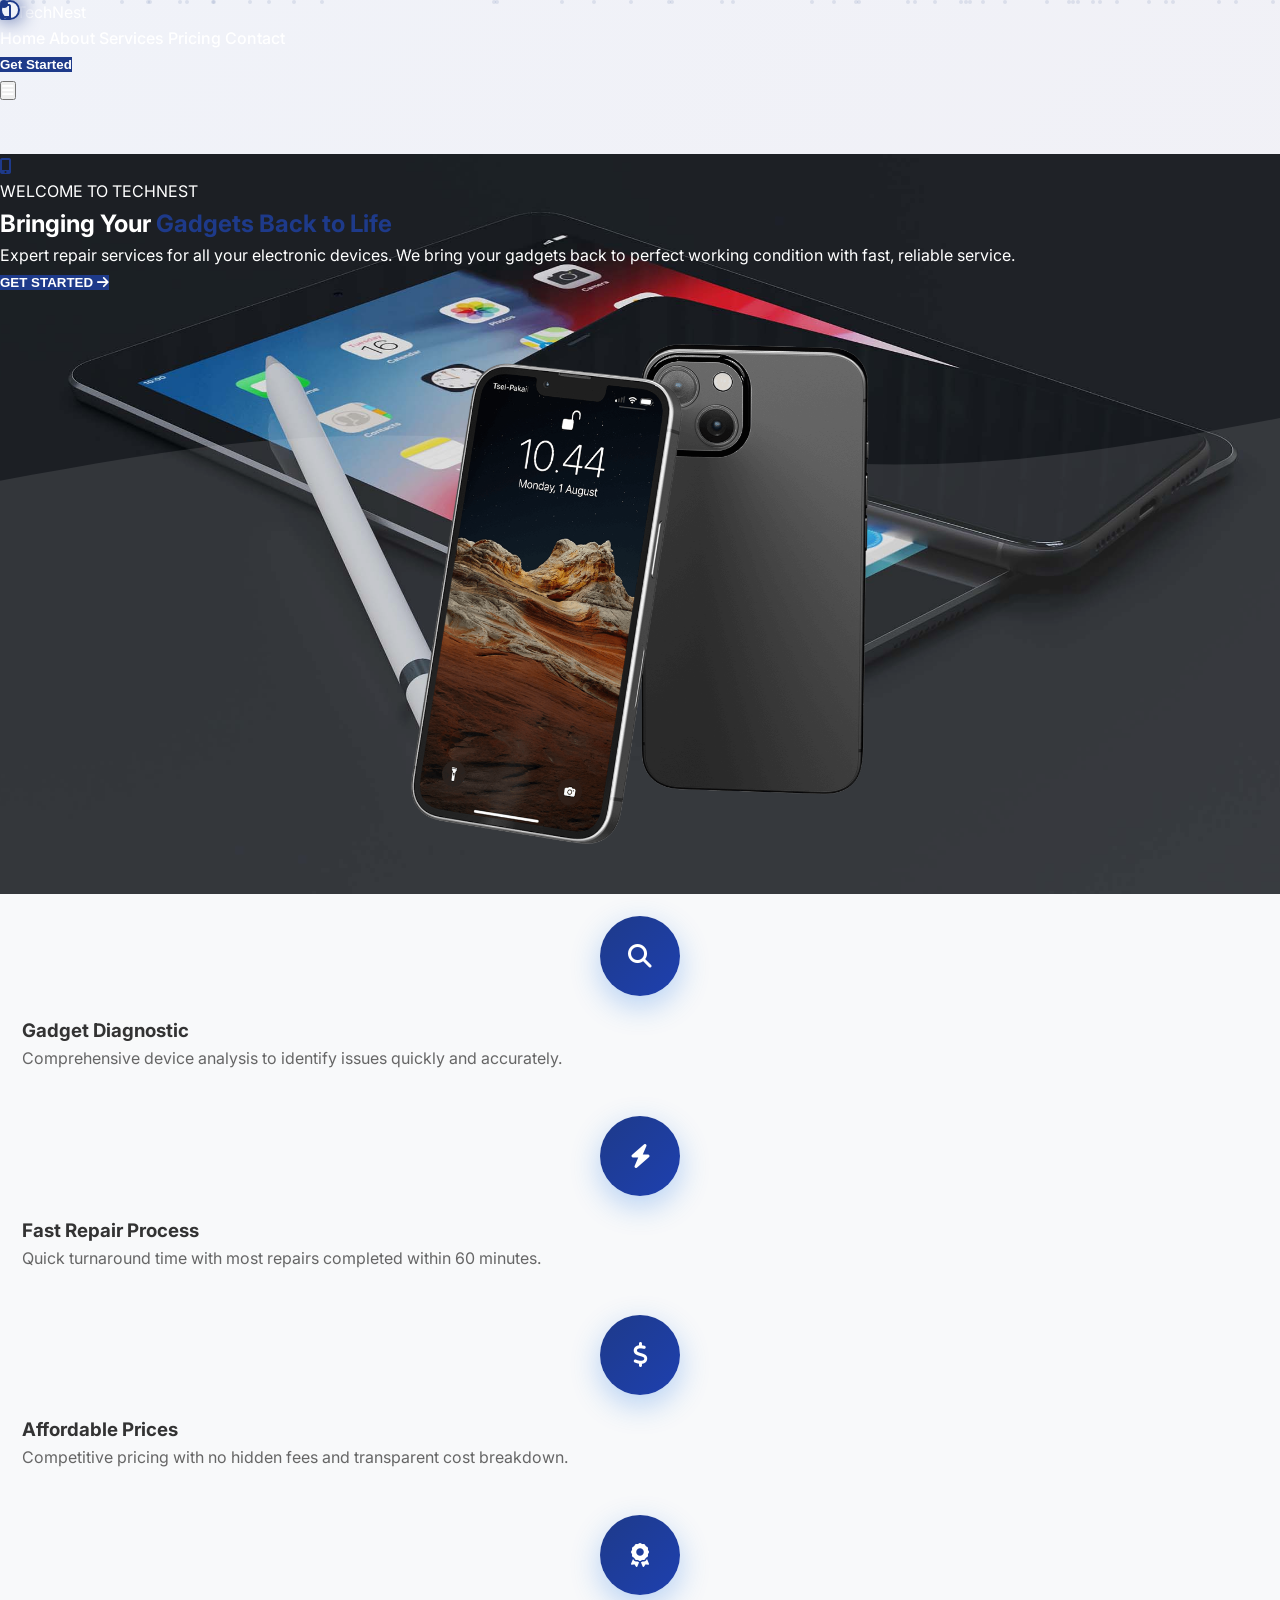
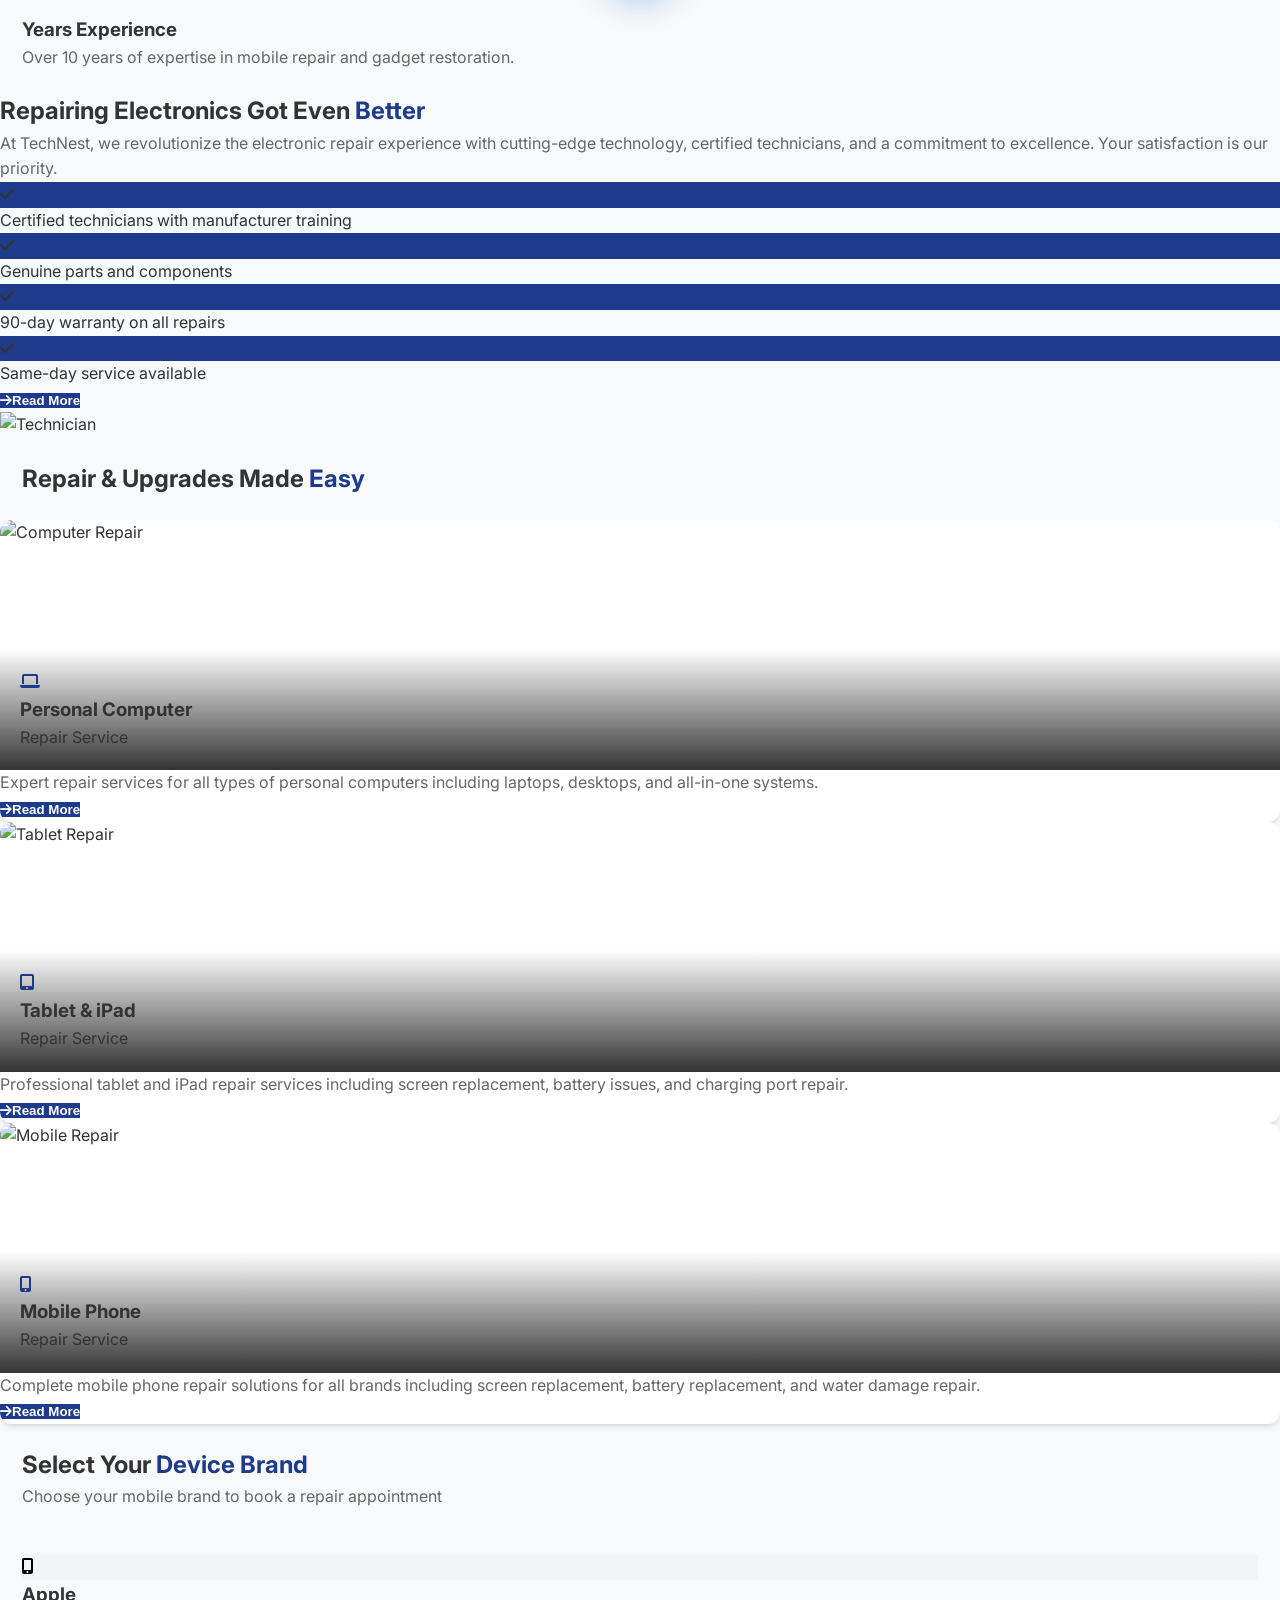
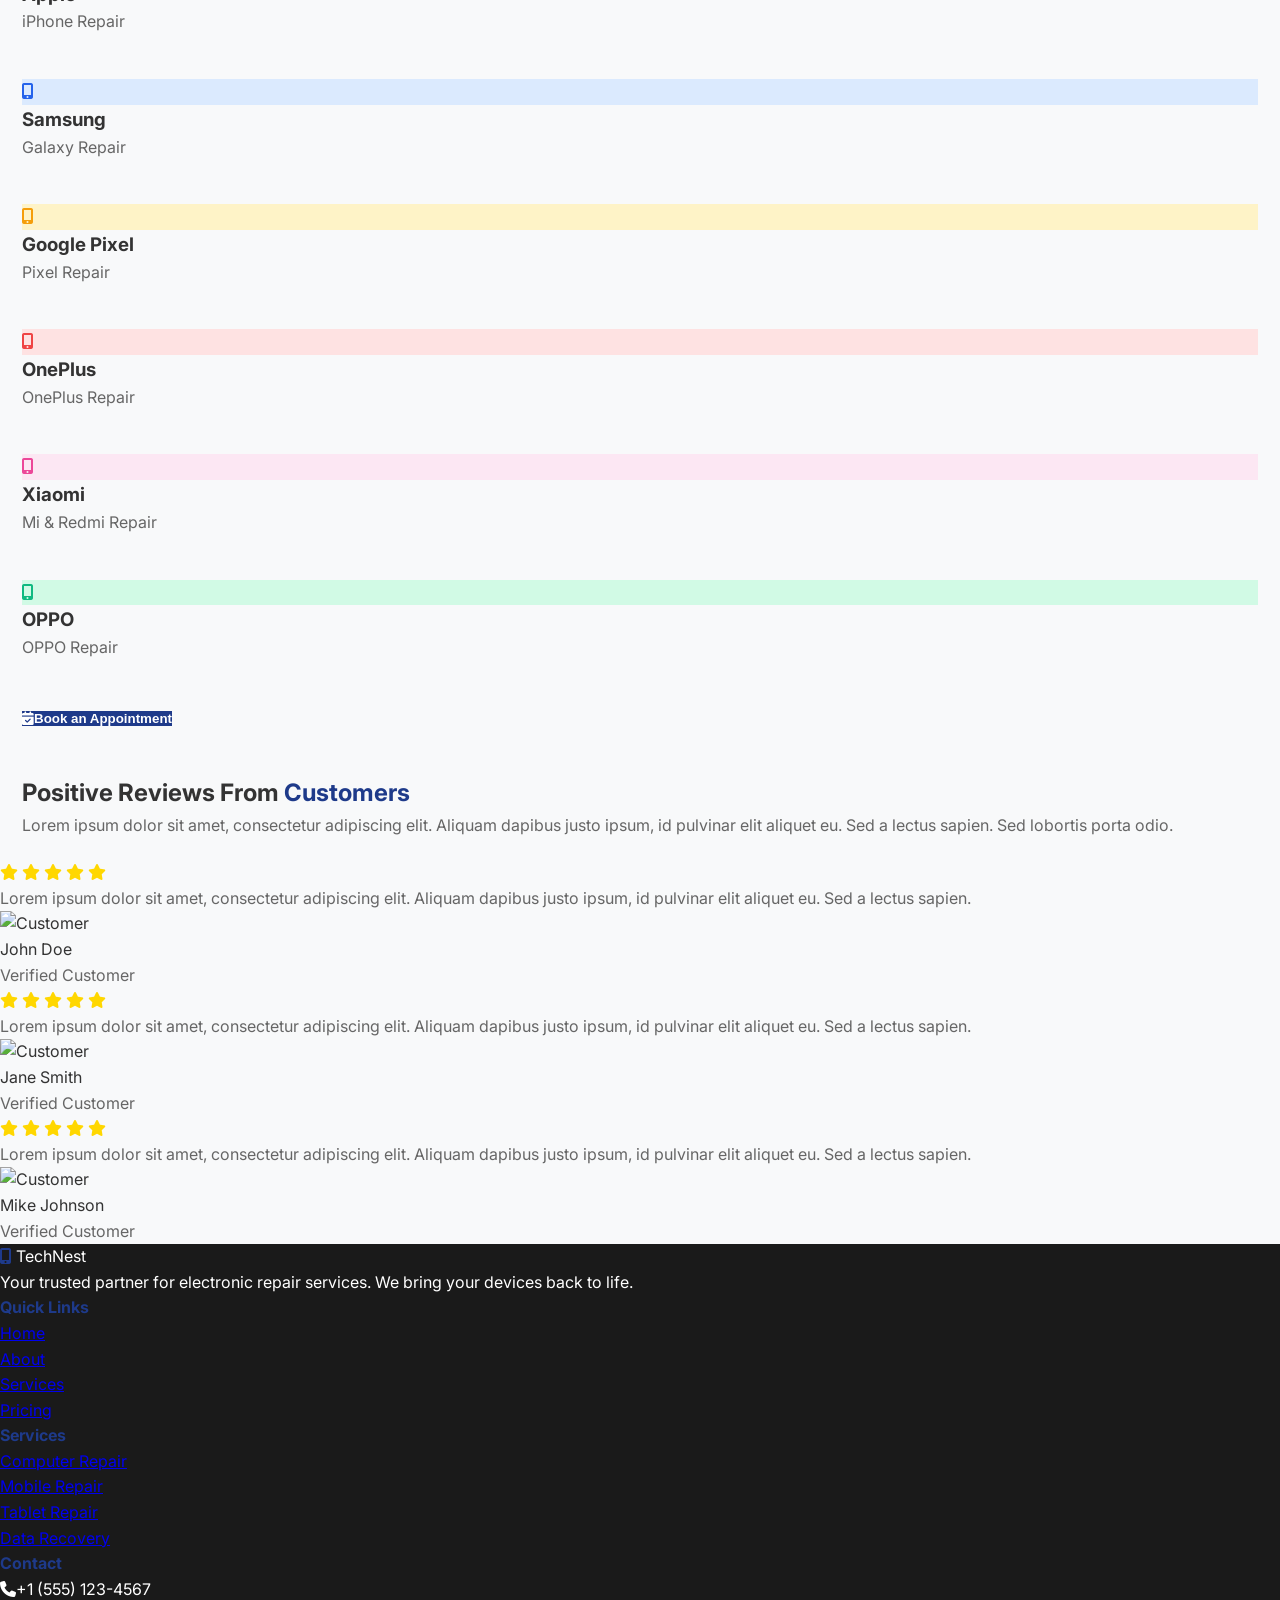
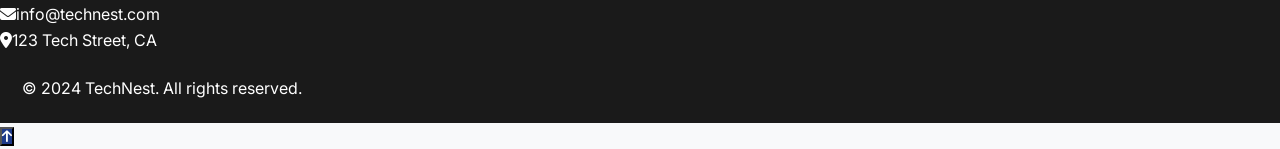
==== index.html @ a1246c16 "first commit" ====
<!DOCTYPE html>
<html lang="en">
<head>
    <meta charset="UTF-8">
    <meta name="viewport" content="width=device-width, initial-scale=1.0">
    <title>TechNest - Bringing Your Gadgets Back to Life</title>
    
    <!-- Google Fonts -->
    <link href="https://fonts.googleapis.com/css2?family=Inter:wght@300;400;500;600;700;800;900&display=swap" rel="stylesheet">
    
    <!-- Font Awesome -->
    <link rel="stylesheet" href="https://cdnjs.cloudflare.com/ajax/libs/font-awesome/6.4.0/css/all.min.css">
    
    <!-- Tailwind CSS -->
    <script src="https://cdn.tailwindcss.com"></script>
    
    <!-- AOS Animation -->
    <link href="https://unpkg.com/aos@2.3.1/dist/aos.css" rel="stylesheet">
    
    <!-- Swiper CSS -->
    <link rel="stylesheet" href="https://cdn.jsdelivr.net/npm/swiper@10/swiper-bundle.min.css">
    
    <!-- Custom CSS -->
    <link rel="stylesheet" href="assets/css/style.css">
</head>
<body>
    <!-- Custom Cursor -->
    <div class="cursor"></div>
    <div class="cursor-follower"></div>
    
    <!-- Background Effects -->
    <div class="gradient-bg"></div>
    <div class="particles" id="particles"></div>
    
    <!-- Page Loader -->
    <div class="loader" id="loader">
        <div style="width: 100px; height: 100px;">
            <lottie-player src="https://assets3.lottiefiles.com/packages/lf20_a2chheio.json" background="transparent" speed="1" loop autoplay></lottie-player>
        </div>
    </div>
    
    <!-- Header -->
    <header class="navbar fixed top-0 w-full z-50 px-6 py-6">
        <div class="container mx-auto">
            <div class="flex items-center justify-between">
                <!-- Logo -->
                <div class="flex items-center space-x-2 flex-shrink-0">
                    <i class="fas fa-mobile-alt text-2xl" style="color: var(--primary-color);"></i>
                    <span class="text-xl font-bold" style="color: var(--text-dark);">TechNest</span>
                </div>
                
                <!-- Desktop Navigation - Centered -->
                <nav class="hidden lg:flex items-center justify-center space-x-10 text-lg font-medium absolute left-1/2 transform -translate-x-1/2">
                    <a href="#home" class="nav-link" style="color: var(--text-dark);">Home</a>
                    <a href="#about" class="nav-link" style="color: var(--text-dark);">About</a>
                    <a href="#services" class="nav-link" style="color: var(--text-dark);">Services</a>
                    <a href="#pricing" class="nav-link" style="color: var(--text-dark);">Pricing</a>
                    <a href="#contact" class="nav-link" style="color: var(--text-dark);">Contact</a>
                </nav>
                
                <!-- Get Started Button -->
                <div class="hidden lg:block flex-shrink-0">
                    <button class="btn-glow px-6 py-2 rounded-full text-lg font-medium">
                        Get Started
                    </button>
                </div>
                
                <!-- Mobile Menu Button -->
                <button class="lg:hidden text-2xl" id="mobileMenuBtn">
                    <i class="fas fa-bars" style="color: var(--text-dark);"></i>
                </button>
            </div>
        </div>
    </header>
    
    <!-- Mobile Menu -->
    <div class="mobile-menu fixed top-0 left-0 w-80 h-full z-40 p-6 shadow-2xl" id="mobileMenu">
        <button class="text-2xl mb-8" id="closeMobileMenu">
            <i class="fas fa-times"></i>
        </button>
        <div class="flex flex-col space-y-4">
            <a href="#home" class="nav-link py-2" style="color: var(--text-dark);">Home</a>
            <a href="#about" class="nav-link py-2" style="color: var(--text-dark);">About</a>
            <a href="#services" class="nav-link py-2" style="color: var(--text-dark);">Services</a>
            <a href="#pricing" class="nav-link py-2" style="color: var(--text-dark);">Pricing</a>
            <a href="#contact" class="nav-link py-2" style="color: var(--text-dark);">Contact</a>
            <button class="btn-glow px-6 py-2 rounded-full w-full">
                Get Started
            </button>
        </div>
    </div>
    
    <!-- Hero Section -->
    <section id="home" class="hero-section min-h-screen flex items-center justify-center px-10 pt-[120px] relative overflow-hidden" style="background-image: url('assets/images/bg-img.jpg'); background-size: cover; background-position: center center; background-repeat: no-repeat; background-attachment: fixed;">
        <!-- Black overlay -->
        <div class="absolute inset-0 bg-black opacity-90"></div>
        
        <div class="container mx-auto relative z-10">
            <div class="grid lg:grid-cols-2 gap-12 items-center">
                <div class="hero-content animate-from-left" data-aos="fade-right">
                    <!-- Welcome text -->
                    <div class="inline-flex items-center gap-2 px-4 py-2 rounded-full border-2 mb-4" style="border-color: var(--primary-color);">
                        <i class="fas fa-mobile-alt text-sm" style="color:var(--primary-color);"></i>
                        <p class="text-sm font-semibold tracking-widest uppercase text-white">
                            WELCOME TO TECHNEST
                        </p>
                    </div>
                    
                    <h1 class="text-4xl md:text-5xl lg:text-6xl font-bold mb-6 leading-tight text-white">
                        Bringing Your
                        <span class="block" style="color: var(--primary-color);">Gadgets Back to Life</span>
                    </h1>
                    
                    <p class="text-base mb-8 opacity-70 leading-relaxed text-white">
                        Expert repair services for all your electronic devices. We bring your gadgets back to perfect working condition with fast, reliable service.
                    </p>
                    
                    <button class="btn-glow px-8 py-4 font-semibold text-sm tracking-wider uppercase rounded transition-all" style="background-color: var(--primary-color); color: white;">
                        GET STARTED <i class="fas fa-arrow-right ml-2 animate-bounce-x"></i>
                    </button>
                </div>
                
                <div class="hero-animation animate-from-right" data-aos="fade-left">
                    <div class="relative">
                        <img src="assets/images/Phone-13-1.png" alt="iPhone 13" class="w-100 h-auto rounded-3xl shadow-2xl object-cover " style="display: block; max-height: 500px; object-fit: cover;">
                    </div>
                </div>
            </div>
        </div>
    </section>
    
    <!-- Features Section -->
    <section class="py-20 px-6" style="background: var(--light-bg);">
        <div class="container mx-auto">
            <div class="grid md:grid-cols-2 lg:grid-cols-4 gap-8">
                <div class="text-center" data-aos="fade-up" data-aos-delay="100">
                    <div class="feature-icon">
                        <i class="fas fa-search"></i>
                    </div>
                    <h3 class="text-xl font-bold mb-4" style="color: var(--text-dark);">Gadget Diagnostic</h3>
                    <p style="color: var(--text-light);">Comprehensive device analysis to identify issues quickly and accurately.</p>
                </div>
                
                <div class="text-center" data-aos="fade-up" data-aos-delay="200">
                    <div class="feature-icon">
                        <i class="fas fa-bolt"></i>
                    </div>
                    <h3 class="text-xl font-bold mb-4" style="color: var(--text-dark);">Fast Repair Process</h3>
                    <p style="color: var(--text-light);">Quick turnaround time with most repairs completed within 60 minutes.</p>
                </div>
                
                <div class="text-center" data-aos="fade-up" data-aos-delay="300">
                    <div class="feature-icon">
                        <i class="fas fa-dollar-sign"></i>
                    </div>
                    <h3 class="text-xl font-bold mb-4" style="color: var(--text-dark);">Affordable Prices</h3>
                    <p style="color: var(--text-light);">Competitive pricing with no hidden fees and transparent cost breakdown.</p>
                </div>
                
                <div class="text-center" data-aos="fade-up" data-aos-delay="400">
                    <div class="feature-icon">
                        <i class="fas fa-award"></i>
                    </div>
                    <h3 class="text-xl font-bold mb-4" style="color: var(--text-dark);">Years Experience</h3>
                    <p style="color: var(--text-light);">Over 10 years of expertise in mobile repair and gadget restoration.</p>
                </div>
            </div>
        </div>
    </section>
    
    <!-- About Section -->
    <section id="about" class="py-20 px-6">
        <div class="container mx-auto">
            <div class="grid lg:grid-cols-2 gap-12 items-center">
                <div data-aos="fade-right">
                    <h2 class="text-4xl lg:text-5xl font-bold mb-6 leading-tight">
                        Repairing Electronics Got Even
                        <span class="block" style="color: var(--primary-color);">Better</span>
                    </h2>
                    <p class="text-lg mb-8 leading-relaxed" style="color: var(--text-light);">
                        At TechNest, we revolutionize the electronic repair experience with cutting-edge technology, 
                        certified technicians, and a commitment to excellence. Your satisfaction is our priority.
                    </p>
                    <ul class="space-y-4 mb-8">
                        <li class="flex items-start">
                            <div class="w-6 h-6 rounded-full flex items-center justify-center mr-4 mt-1 flex-shrink-0" style="background: var(--primary-color);">
                                <i class="fas fa-check text-white text-xs"></i>
                            </div>
                            <span style="color: var(--text-dark);">Certified technicians with manufacturer training</span>
                        </li>
                        <li class="flex items-start">
                            <div class="w-6 h-6 rounded-full flex items-center justify-center mr-4 mt-1 flex-shrink-0" style="background: var(--primary-color);">
                                <i class="fas fa-check text-white text-xs"></i>
                            </div>
                            <span style="color: var(--text-dark);">Genuine parts and components</span>
                        </li>
                        <li class="flex items-start">
                            <div class="w-6 h-6 rounded-full flex items-center justify-center mr-4 mt-1 flex-shrink-0" style="background: var(--primary-color);">
                                <i class="fas fa-check text-white text-xs"></i>
                            </div>
                            <span style="color: var(--text-dark);">90-day warranty on all repairs</span>
                        </li>
                        <li class="flex items-start">
                            <div class="w-6 h-6 rounded-full flex items-center justify-center mr-4 mt-1 flex-shrink-0" style="background: var(--primary-color);">
                                <i class="fas fa-check text-white text-xs"></i>
                            </div>
                            <span style="color: var(--text-dark);">Same-day service available</span>
                        </li>
                    </ul>
                    <button class="btn-glow px-8 py-4 rounded-full font-semibold">
                        <i class="fas fa-arrow-right mr-2"></i>Read More
                    </button>
                </div>
                
                <div class="relative" data-aos="fade-left">
                    <div class="bg-white rounded-2xl p-2 shadow-xl">
                        <img src="https://picsum.photos/seed/technician/600/400" alt="Technician" class="rounded-xl w-full">
                    </div>
                </div>
            </div>
        </div>
    </section>
    
    <!-- Services Section -->
    <section id="services" class="py-20 px-6" style="background: var(--light-bg);">
        <div class="container mx-auto">
            <div class="text-center mb-16">
                <h2 class="text-4xl lg:text-5xl font-bold mb-6">
                    Repair & Upgrades Made
                    <span class="block" style="color: var(--primary-color);">Easy</span>
                </h2>
            </div>
            
            <div class="grid lg:grid-cols-3 gap-8">
                <div class="service-card" data-aos="fade-up" data-aos-delay="100">
                    <div class="service-card-image">
                        <img src="https://picsum.photos/seed/computer-repair/400/300" alt="Computer Repair">
                        <div class="service-card-overlay">
                            <div class="w-12 h-12 bg-white rounded-full flex items-center justify-center mb-3">
                                <i class="fas fa-laptop text-xl" style="color: var(--primary-color);"></i>
                            </div>
                            <h3 class="text-2xl font-bold text-white">Personal Computer</h3>
                            <p class="text-white opacity-90">Repair Service</p>
                        </div>
                    </div>
                    <div class="p-8">
                        <p class="mb-6 leading-relaxed" style="color: var(--text-light);">
                            Expert repair services for all types of personal computers including laptops, desktops, and all-in-one systems.
                        </p>
                        <button class="btn-glow w-full px-6 py-3 rounded-full font-semibold">
                            <i class="fas fa-arrow-right mr-2"></i>Read More
                        </button>
                    </div>
                </div>
                
                <div class="service-card" data-aos="fade-up" data-aos-delay="200">
                    <div class="service-card-image">
                        <img src="https://picsum.photos/seed/tablet-repair/400/300" alt="Tablet Repair">
                        <div class="service-card-overlay">
                            <div class="w-12 h-12 bg-white rounded-full flex items-center justify-center mb-3">
                                <i class="fas fa-tablet-alt text-xl" style="color: var(--primary-color);"></i>
                            </div>
                            <h3 class="text-2xl font-bold text-white">Tablet & iPad</h3>
                            <p class="text-white opacity-90">Repair Service</p>
                        </div>
                    </div>
                    <div class="p-8">
                        <p class="mb-6 leading-relaxed" style="color: var(--text-light);">
                            Professional tablet and iPad repair services including screen replacement, battery issues, and charging port repair.
                        </p>
                        <button class="btn-glow w-full px-6 py-3 rounded-full font-semibold">
                            <i class="fas fa-arrow-right mr-2"></i>Read More
                        </button>
                    </div>
                </div>
                
                <div class="service-card" data-aos="fade-up" data-aos-delay="300">
                    <div class="service-card-image">
                        <img src="https://picsum.photos/seed/mobile-repair/400/300" alt="Mobile Repair">
                        <div class="service-card-overlay">
                            <div class="w-12 h-12 bg-white rounded-full flex items-center justify-center mb-3">
                                <i class="fas fa-mobile-alt text-xl" style="color: var(--primary-color);"></i>
                            </div>
                            <h3 class="text-2xl font-bold text-white">Mobile Phone</h3>
                            <p class="text-white opacity-90">Repair Service</p>
                        </div>
                    </div>
                    <div class="p-8">
                        <p class="mb-6 leading-relaxed" style="color: var(--text-light);">
                            Complete mobile phone repair solutions for all brands including screen replacement, battery replacement, and water damage repair.
                        </p>
                        <button class="btn-glow w-full px-6 py-3 rounded-full font-semibold">
                            <i class="fas fa-arrow-right mr-2"></i>Read More
                        </button>
                    </div>
                </div>
            </div>
        </div>
    </section>
    
    <!-- Instant Estimate Section -->
    <section id="pricing" class="py-20 px-6" style="background: var(--light-bg);">
        <div class="container mx-auto max-w-5xl">
            <div class="text-center mb-16">
                <h2 class="text-4xl lg:text-5xl font-bold mb-6">
                    Select Your
                    <span class="block" style="color: var(--primary-color);">Device Brand</span>
                </h2>
                <p class="text-lg" style="color: var(--text-light);">Choose your mobile brand to book a repair appointment</p>
            </div>
            
            <!-- 6 Company Cards -->
            <div class="grid md:grid-cols-2 lg:grid-cols-3 gap-6 mb-12">
                <!-- Apple -->
                <div class="company-card bg-white rounded-2xl p-8 shadow-lg cursor-pointer transition-all hover:shadow-xl text-center" onclick="selectCompany('Apple')" data-aos="fade-up" data-aos-delay="100">
                    <div class="w-20 h-20 rounded-full mx-auto mb-4 flex items-center justify-center" style="background: #f3f4f6;">
                        <i class="fas fa-mobile-alt text-4xl" style="color: #000;"></i>
                    </div>
                    <h3 class="text-xl font-bold mb-2" style="color: var(--text-dark);">Apple</h3>
                    <p class="text-sm" style="color: var(--text-light);">iPhone Repair</p>
                </div>
                
                <!-- Samsung -->
                <div class="company-card bg-white rounded-2xl p-8 shadow-lg cursor-pointer transition-all hover:shadow-xl text-center" onclick="selectCompany('Samsung')" data-aos="fade-up" data-aos-delay="200">
                    <div class="w-20 h-20 rounded-full mx-auto mb-4 flex items-center justify-center" style="background: #dbeafe;">
                        <i class="fas fa-mobile-alt text-4xl" style="color: #2563eb;"></i>
                    </div>
                    <h3 class="text-xl font-bold mb-2" style="color: var(--text-dark);">Samsung</h3>
                    <p class="text-sm" style="color: var(--text-light);">Galaxy Repair</p>
                </div>
                
                <!-- Google Pixel -->
                <div class="company-card bg-white rounded-2xl p-8 shadow-lg cursor-pointer transition-all hover:shadow-xl text-center" onclick="selectCompany('Google Pixel')" data-aos="fade-up" data-aos-delay="300">
                    <div class="w-20 h-20 rounded-full mx-auto mb-4 flex items-center justify-center" style="background: #fef3c7;">
                        <i class="fas fa-mobile-alt text-4xl" style="color: #f59e0b;"></i>
                    </div>
                    <h3 class="text-xl font-bold mb-2" style="color: var(--text-dark);">Google Pixel</h3>
                    <p class="text-sm" style="color: var(--text-light);">Pixel Repair</p>
                </div>
                
                <!-- OnePlus -->
                <div class="company-card bg-white rounded-2xl p-8 shadow-lg cursor-pointer transition-all hover:shadow-xl text-center" onclick="selectCompany('OnePlus')" data-aos="fade-up" data-aos-delay="400">
                    <div class="w-20 h-20 rounded-full mx-auto mb-4 flex items-center justify-center" style="background: #fee2e2;">
                        <i class="fas fa-mobile-alt text-4xl" style="color: #ef4444;"></i>
                    </div>
                    <h3 class="text-xl font-bold mb-2" style="color: var(--text-dark);">OnePlus</h3>
                    <p class="text-sm" style="color: var(--text-light);">OnePlus Repair</p>
                </div>
                
                <!-- Xiaomi -->
                <div class="company-card bg-white rounded-2xl p-8 shadow-lg cursor-pointer transition-all hover:shadow-xl text-center" onclick="selectCompany('Xiaomi')" data-aos="fade-up" data-aos-delay="500">
                    <div class="w-20 h-20 rounded-full mx-auto mb-4 flex items-center justify-center" style="background: #fce7f3;">
                        <i class="fas fa-mobile-alt text-4xl" style="color: #ec4899;"></i>
                    </div>
                    <h3 class="text-xl font-bold mb-2" style="color: var(--text-dark);">Xiaomi</h3>
                    <p class="text-sm" style="color: var(--text-light);">Mi & Redmi Repair</p>
                </div>
                
                <!-- OPPO -->
                <div class="company-card bg-white rounded-2xl p-8 shadow-lg cursor-pointer transition-all hover:shadow-xl text-center" onclick="selectCompany('OPPO')" data-aos="fade-up" data-aos-delay="600">
                    <div class="w-20 h-20 rounded-full mx-auto mb-4 flex items-center justify-center" style="background: #d1fae5;">
                        <i class="fas fa-mobile-alt text-4xl" style="color: #10b981;"></i>
                    </div>
                    <h3 class="text-xl font-bold mb-2" style="color: var(--text-dark);">OPPO</h3>
                    <p class="text-sm" style="color: var(--text-light);">OPPO Repair</p>
                </div>
            </div>
            
            <!-- Selected Brand Display -->
            <div class="mb-8 p-6 rounded-xl text-center" style="background: white; display: none;" id="selectedBrandDisplay">
                <p class="text-lg mb-2" style="color: var(--text-light);">Selected Brand:</p>
                <h3 class="text-2xl font-bold" style="color: var(--primary-color);" id="selectedBrandName">-</h3>
            </div>
            
            <!-- Book Appointment Button -->
            <div class="text-center">
                <button class="btn-glow px-12 py-4 rounded-full font-semibold text-lg" onclick="bookAppointment()">
                    <i class="fas fa-calendar-check mr-2"></i>Book an Appointment
                </button>
            </div>
        </div>
    </section>
    
    <script>
        let selectedCompany = '';
        
        function selectCompany(company) {
            selectedCompany = company;
            
            // Remove selected class from all cards
            document.querySelectorAll('.company-card').forEach(card => {
                card.style.border = '2px solid transparent';
                card.style.transform = 'scale(1)';
            });
            
            // Add selected style to clicked card
            event.currentTarget.style.border = '2px solid var(--primary-color)';
            event.currentTarget.style.transform = 'scale(1.02)';
            
            // Show selected brand display
            document.getElementById('selectedBrandName').textContent = company;
            document.getElementById('selectedBrandDisplay').style.display = 'block';
        }
        
        function bookAppointment() {
            if (!selectedCompany) {
                alert('Please select a mobile brand first.');
                return;
            }
            
            alert('Appointment booking initiated for ' + selectedCompany + ' device.\n\nOur team will contact you shortly to schedule your repair!');
        }
    </script>

    <!-- Reviews Section -->
    <section class="py-20 px-6" style="background: var(--light-bg);">
        <div class="container mx-auto">
            <div class="text-center mb-16">
                <h2 class="text-4xl lg:text-5xl font-bold mb-6">
                    Positive Reviews From
                    <span class="block" style="color: var(--primary-color);">Customers</span>
                </h2>
                <p class="text-lg" style="color: var(--text-light);">
                    Lorem ipsum dolor sit amet, consectetur adipiscing elit. Aliquam dapibus justo ipsum, id pulvinar elit aliquet eu. Sed a lectus sapien. Sed lobortis porta odio.
                </p>
            </div>
            
            <div class="grid lg:grid-cols-3 gap-8">
                <div class="bg-white rounded-2xl p-8 shadow-xl" data-aos="fade-up" data-aos-delay="100">
                    <div class="flex mb-4">
                        <i class="fas fa-star" style="color: #ffd700;"></i>
                        <i class="fas fa-star" style="color: #ffd700;"></i>
                        <i class="fas fa-star" style="color: #ffd700;"></i>
                        <i class="fas fa-star" style="color: #ffd700;"></i>
                        <i class="fas fa-star" style="color: #ffd700;"></i>
                    </div>
                    <p style="color: var(--text-light);" class="mb-6">
                        Lorem ipsum dolor sit amet, consectetur adipiscing elit. Aliquam dapibus justo ipsum, id pulvinar elit aliquet eu. Sed a lectus sapien.
                    </p>
                    <div class="flex items-center">
                        <img src="https://picsum.photos/seed/customer1/50/50" alt="Customer" class="w-12 h-12 rounded-full mr-4">
                        <div>
                            <p class="font-semibold" style="color: var(--text-dark);">John Doe</p>
                            <p style="color: var(--text-light);">Verified Customer</p>
                        </div>
                    </div>
                </div>
                
                <div class="bg-white rounded-2xl p-8 shadow-xl" data-aos="fade-up" data-aos-delay="200">
                    <div class="flex mb-4">
                        <i class="fas fa-star" style="color: #ffd700;"></i>
                        <i class="fas fa-star" style="color: #ffd700;"></i>
                        <i class="fas fa-star" style="color: #ffd700;"></i>
                        <i class="fas fa-star" style="color: #ffd700;"></i>
                        <i class="fas fa-star" style="color: #ffd700;"></i>
                    </div>
                    <p style="color: var(--text-light);" class="mb-6">
                        Lorem ipsum dolor sit amet, consectetur adipiscing elit. Aliquam dapibus justo ipsum, id pulvinar elit aliquet eu. Sed a lectus sapien.
                    </p>
                    <div class="flex items-center">
                        <img src="https://picsum.photos/seed/customer2/50/50" alt="Customer" class="w-12 h-12 rounded-full mr-4">
                        <div>
                            <p class="font-semibold" style="color: var(--text-dark);">Jane Smith</p>
                            <p style="color: var(--text-light);">Verified Customer</p>
                        </div>
                    </div>
                </div>
                
                <div class="bg-white rounded-2xl p-8 shadow-xl" data-aos="fade-up" data-aos-delay="300">
                    <div class="flex mb-4">
                        <i class="fas fa-star" style="color: #ffd700;"></i>
                        <i class="fas fa-star" style="color: #ffd700;"></i>
                        <i class="fas fa-star" style="color: #ffd700;"></i>
                        <i class="fas fa-star" style="color: #ffd700;"></i>
                        <i class="fas fa-star" style="color: #ffd700;"></i>
                    </div>
                    <p style="color: var(--text-light);" class="mb-6">
                        Lorem ipsum dolor sit amet, consectetur adipiscing elit. Aliquam dapibus justo ipsum, id pulvinar elit aliquet eu. Sed a lectus sapien.
                    </p>
                    <div class="flex items-center">
                        <img src="https://picsum.photos/seed/customer3/50/50" alt="Customer" class="w-12 h-12 rounded-full mr-4">
                        <div>
                            <p class="font-semibold" style="color: var(--text-dark);">Mike Johnson</p>
                            <p style="color: var(--text-light);">Verified Customer</p>
                        </div>
                    </div>
                </div>
            </div>
        </div>
    </section>


    <!-- Footer -->
    <footer class="py-12 px-6" style="background: var(--dark-bg); color: white;">
        <div class="container mx-auto">
            <div class="grid md:grid-cols-4 gap-8 mb-8">
                <div>
                    <div class="flex items-center space-x-2 mb-4">
                        <i class="fas fa-mobile-alt text-2xl" style="color: var(--primary-color);"></i>
                        <span class="text-xl font-bold">TechNest</span>
                    </div>
                    <p class="opacity-80">Your trusted partner for electronic repair services. We bring your devices back to life.</p>
                </div>
                
                <div>
                    <h4 class="font-semibold mb-4" style="color: var(--primary-color);">Quick Links</h4>
                    <ul class="space-y-2">
                        <li><a href="#home" class="opacity-80 hover:opacity-100 transition">Home</a></li>
                        <li><a href="#about" class="opacity-80 hover:opacity-100 transition">About</a></li>
                        <li><a href="#services" class="opacity-80 hover:opacity-100 transition">Services</a></li>
                        <li><a href="#pricing" class="opacity-80 hover:opacity-100 transition">Pricing</a></li>
                    </ul>
                </div>
                
                <div>
                    <h4 class="font-semibold mb-4" style="color: var(--primary-color);">Services</h4>
                    <ul class="space-y-2">
                        <li><a href="#" class="opacity-80 hover:opacity-100 transition">Computer Repair</a></li>
                        <li><a href="#" class="opacity-80 hover:opacity-100 transition">Mobile Repair</a></li>
                        <li><a href="#" class="opacity-80 hover:opacity-100 transition">Tablet Repair</a></li>
                        <li><a href="#" class="opacity-80 hover:opacity-100 transition">Data Recovery</a></li>
                    </ul>
                </div>
                
                <div>
                    <h4 class="font-semibold mb-4" style="color: var(--primary-color);">Contact</h4>
                    <ul class="space-y-2 opacity-80">
                        <li><i class="fas fa-phone mr-2"></i>+1 (555) 123-4567</li>
                        <li><i class="fas fa-envelope mr-2"></i>info@technest.com</li>
                        <li><i class="fas fa-map-marker-alt mr-2"></i>123 Tech Street, CA</li>
                    </ul>
                </div>
            </div>
            
            <div class="border-t border-gray-700 pt-8 text-center opacity-80">
                <p>&copy; 2024 TechNest. All rights reserved.</p>
            </div>
        </div>
    </footer>
    
    <!-- Scripts -->
    <script src="https://unpkg.com/aos@2.3.1/dist/aos.js"></script>
    <script src="https://cdnjs.cloudflare.com/ajax/libs/gsap/3.12.2/gsap.min.js"></script>
    <script src="https://cdn.jsdelivr.net/npm/swiper@10/swiper-bundle.min.js"></script>
    <script src="https://unpkg.com/@lottiefiles/lottie-player@latest/dist/lottie-player.js"></script>
    
    <!-- Custom JavaScript -->
    <script src="assets/js/script.js"></script>
</body>
</html>
---- assets/css/style.css ----
:root {
    --primary-color: #1e3a8a;
    --secondary-color: #1e40af;
    --accent-color: #00a8e8;
    --dark-bg: #1a1a1a;
    --light-bg: #f8f9fa;
    --text-dark: #333333;
    --text-light: #666666;
    --border-color: #e9ecef;
    --card-shadow: 0 4px 6px -1px rgba(0, 0, 0, 0.1), 0 2px 4px -1px rgba(0, 0, 0, 0.06);
}

* {
    margin: 0;
    padding: 0;
    box-sizing: border-box;
}

body {
    font-family: 'Inter', -apple-system, BlinkMacSystemFont, 'Segoe UI', Roboto, sans-serif;
    background: var(--light-bg);
    color: var(--text-dark);
    line-height: 1.6;
    overflow-x: hidden;
}

/* Custom Cursor */
.cursor {
    width: 20px;
    height: 20px;
    border: 2px solid var(--primary-color);
    border-radius: 50%;
    position: fixed;
    pointer-events: none;
    z-index: 9999;
    transition: transform 0.1s ease;
    box-shadow: 0 0 20px var(--primary-color);
}

.cursor-follower {
    width: 8px;
    height: 8px;
    background: var(--primary-color);
    border-radius: 50%;
    position: fixed;
    pointer-events: none;
    z-index: 9999;
    transition: transform 0.3s ease;
}

/* Glassmorphism */
.glass {
    background: rgba(255, 255, 255, 0.95);
    backdrop-filter: blur(10px);
    -webkit-backdrop-filter: blur(10px);
    border: 1px solid rgba(255, 255, 255, 0.3);
    box-shadow: var(--card-shadow);
}

/* Glow Effects */
.glow-text {
    text-shadow: 0 0 20px var(--primary-color);
}

.glow-border {
    box-shadow: 0 0 20px rgba(26, 115, 232, 0.3), inset 0 0 20px rgba(26, 115, 232, 0.1);
}

.neon-border {
    border: 2px solid var(--primary-color);
    background: linear-gradient(white, white) padding-box,
                linear-gradient(45deg, var(--primary-color), var(--secondary-color)) border-box;
}

/* Background Particles */
.particles {
    position: fixed;
    top: 0;
    left: 0;
    width: 100%;
    height: 100%;
    pointer-events: none;
    z-index: -1;
}

.particle {
    position: absolute;
    width: 4px;
    height: 4px;
    background: var(--primary-color);
    border-radius: 50%;
    opacity: 0.1;
    animation: float 20s infinite linear;
}

@keyframes float {
    0% {
        transform: translateY(100vh) translateX(0);
    }
    100% {
        transform: translateY(-100px) translateX(100px);
    }
}

/* Animated Gradient Background */
.gradient-bg {
    position: fixed;
    top: 0;
    left: 0;
    width: 100%;
    height: 100%;
    z-index: -2;
    background: linear-gradient(135deg, #667eea 0%, #764ba2 100%);
    opacity: 0.05;
}

/* Navbar Styles */
.navbar {
    transition: all 0.3s ease;
    background: transparent;
    backdrop-filter: none;
}

.nav-link {
    position: relative;
    text-decoration: none;
    transition: color 0.3s ease;
    font-weight: 500;
}

.nav-link::after {
    content: '';
    position: absolute;
    bottom: -4px;
    left: 0;
    width: 0;
    height: 3px;
    background: var(--primary-color);
    transition: width 0.3s ease;
    z-index: 10;
    border-radius: 2px;
}

.nav-link:hover::after {
    width: 100%;
}

.nav-link.active::after {
    width: 100%;
}

/* Button Styles */
.btn-glow {
    position: relative;
    overflow: hidden;
    transition: all 0.3s ease;
    background: var(--primary-color);
    color: white;
    border: none;
    font-weight: 600;
}

.btn-glow::before {
    content: '';
    position: absolute;
    top: 50%;
    left: 50%;
    width: 0;
    height: 0;
    background: rgba(255, 255, 255, 0.2);
    border-radius: 50%;
    transform: translate(-50%, -50%);
    transition: width 0.6s ease, height 0.6s ease;
}

.btn-glow:hover::before {
    width: 300px;
    height: 300px;
}

.btn-glow:hover {
    transform: translateY(-2px);
    box-shadow: 0 10px 30px rgba(26, 115, 232, 0.4);
}

.btn-outline {
    background: transparent;
    border: 2px solid var(--primary-color);
    color: var(--primary-color);
}

.btn-outline:hover {
    background: var(--primary-color);
    color: white;
}

/* Card Hover Effects */
.card-hover {
    transition: all 0.3s ease;
    border: 1px solid var(--border-color);
}

.card-hover:hover {
    transform: translateY(-5px);
    box-shadow: 0 20px 40px rgba(0, 0, 0, 0.1);
    border-color: var(--primary-color);
}

/* Service Card Styles */
.service-card {
    background: white;
    border-radius: 12px;
    overflow: hidden;
    box-shadow: var(--card-shadow);
    transition: all 0.3s ease;
}

.service-card:hover {
    transform: translateY(-8px);
    box-shadow: 0 25px 50px rgba(0, 0, 0, 0.15);
}

.service-card-image {
    position: relative;
    height: 250px;
    overflow: hidden;
}

.service-card-image img {
    width: 100%;
    height: 100%;
    object-fit: cover;
    transition: transform 0.3s ease;
}

.service-card:hover .service-card-image img {
    transform: scale(1.05);
}

.service-card-overlay {
    position: absolute;
    bottom: 0;
    left: 0;
    right: 0;
    background: linear-gradient(to top, rgba(0,0,0,0.8), transparent);
    padding: 20px;
}

/* Feature Icon Styles */
.feature-icon {
    width: 80px;
    height: 80px;
    background: linear-gradient(135deg, var(--primary-color), var(--secondary-color));
    border-radius: 50%;
    display: flex;
    align-items: center;
    justify-content: center;
    margin: 0 auto 20px;
    color: white;
    font-size: 24px;
    box-shadow: 0 10px 30px rgba(26, 115, 232, 0.3);
    transition: transform 0.6s ease;
    transform-style: preserve-3d;
}

/* Feature Card Hover Effects */
.text-center:hover .feature-icon {
    transform: rotateY(180deg);
}

.text-center {
    transition: all 0.3s ease;
    border: 2px solid transparent;
    border-radius: 12px;
    padding: 20px;
}

.text-center:hover {
    box-shadow: 0 10px 30px rgba(26, 115, 232, 0.2);
    transform: translateY(-5px);
}

/* Pricing Styles */
.pricing-card {
    background: white;
    border: 1px solid var(--border-color);
    border-radius: 12px;
    padding: 30px;
    transition: all 0.3s ease;
}

.pricing-card:hover {
    border-color: var(--primary-color);
    box-shadow: 0 15px 35px rgba(26, 115, 232, 0.2);
}

.pricing-item {
    display: flex;
    justify-content: space-between;
    align-items: center;
    padding: 15px 0;
    border-bottom: 1px solid var(--border-color);
}

.pricing-item:last-child {
    border-bottom: none;
}

.pricing-price {
    font-size: 18px;
    font-weight: 700;
    color: var(--primary-color);
}

/* Form Styles */
.form-input {
    background: white;
    border: 1px solid var(--border-color);
    border-radius: 8px;
    padding: 12px 16px;
    font-size: 16px;
    transition: all 0.3s ease;
    width: 100%;
}

.form-input:focus {
    outline: none;
    border-color: var(--primary-color);
    box-shadow: 0 0 0 3px rgba(26, 115, 232, 0.1);
}

/* Page Loader */
.loader {
    position: fixed;
    top: 0;
    left: 0;
    width: 100%;
    height: 100%;
    background: white;
    display: flex;
    justify-content: center;
    align-items: center;
    z-index: 10000;
    transition: opacity 0.5s ease;
}

.loader.hidden {
    opacity: 0;
    pointer-events: none;
}

/* Timeline Styles */
.timeline-line {
    background: linear-gradient(180deg, var(--primary-color), var(--secondary-color));
}

/* Hero Section Phone Animations */
.hero-animation {
    position: relative;
    height: 600px;
    display: flex;
    align-items: center;
    justify-content: center;
}

.floating-phone-main {
    position: absolute;
    top: 50%;
    left: 50%;
    transform: translate(-50%, -50%);
    animation: float-main 6s ease-in-out infinite;
    z-index: 10;
}

.floating-phone-1 {
    position: absolute;
    top: 20%;
    left: 20%;
    animation: float-1 8s ease-in-out infinite;
    z-index: 5;
}

.floating-phone-2 {
    position: absolute;
    bottom: 30%;
    right: 10%;
    animation: float-2 7s ease-in-out infinite;
    z-index: 5;
}

.phone-overlay {
    position: absolute;
    bottom: 20px;
    left: 50%;
    transform: translateX(-50%);
    background: linear-gradient(135deg, rgba(30, 58, 138, 0.9), rgba(30, 64, 175, 0.9));
    backdrop-filter: blur(10px);
    border-radius: 20px;
    padding: 15px 25px;
    box-shadow: 0 10px 30px rgba(0, 0, 0, 0.3);
    animation: pulse-overlay 2s ease-in-out infinite;
}

.overlay-content {
    text-align: center;
}

.phone-overlay-small {
    position: absolute;
    top: -10px;
    right: -10px;
    background: rgba(255, 255, 255, 0.95);
    border-radius: 50%;
    width: 40px;
    height: 40px;
    display: flex;
    align-items: center;
    justify-content: center;
    box-shadow: 0 5px 15px rgba(0, 0, 0, 0.2);
    animation: pulse-small 3s ease-in-out infinite;
}

.phone-particles {
    position: absolute;
    width: 100%;
    height: 100%;
    top: 0;
    left: 0;
}

.particle-1, .particle-2, .particle-3, .particle-4 {
    position: absolute;
    width: 6px;
    height: 6px;
    background: var(--primary-color);
    border-radius: 50%;
    opacity: 0.6;
}

.particle-1 {
    top: 20%;
    left: 10%;
    animation: particle-float-1 4s ease-in-out infinite;
}

.particle-2 {
    top: 60%;
    right: 15%;
    animation: particle-float-2 5s ease-in-out infinite;
}

.particle-3 {
    bottom: 30%;
    left: 25%;
    animation: particle-float-3 4.5s ease-in-out infinite;
}

.particle-4 {
    top: 40%;
    right: 30%;
    animation: particle-float-4 3.5s ease-in-out infinite;
}

.status-badge-1 {
    position: absolute;
    top: 10%;
    right: 15%;
    animation: float-badge-1 6s ease-in-out infinite;
}

.status-badge-2 {
    position: absolute;
    bottom: 20%;
    left: 5%;
    animation: float-badge-2 7s ease-in-out infinite;
}

/* Phone Animation Keyframes */
@keyframes float-main {
    0%, 100% { transform: translate(-50%, -50%) translateY(0px) rotate(0deg); }
    25% { transform: translate(-50%, -50%) translateY(-15px) rotate(2deg); }
    50% { transform: translate(-50%, -50%) translateY(0px) rotate(0deg); }
    75% { transform: translate(-50%, -50%) translateY(15px) rotate(-2deg); }
}

@keyframes float-1 {
    0%, 100% { transform: translateY(0px) rotate(0deg); }
    33% { transform: translateY(-20px) rotate(5deg); }
    66% { transform: translateY(10px) rotate(-5deg); }
}

@keyframes float-2 {
    0%, 100% { transform: translateY(0px) rotate(0deg); }
    33% { transform: translateY(15px) rotate(-3deg); }
    66% { transform: translateY(-10px) rotate(3deg); }
}

@keyframes pulse-overlay {
    0%, 100% { opacity: 0.9; transform: translateX(-50%) scale(1); }
    50% { opacity: 1; transform: translateX(-50%) scale(1.05); }
}

@keyframes pulse-small {
    0%, 100% { transform: scale(1); opacity: 0.9; }
    50% { transform: scale(1.1); opacity: 1; }
}

@keyframes particle-float-1 {
    0%, 100% { transform: translate(0, 0); opacity: 0.6; }
    50% { transform: translate(20px, -30px); opacity: 0.3; }
}

@keyframes particle-float-2 {
    0%, 100% { transform: translate(0, 0); opacity: 0.6; }
    50% { transform: translate(-25px, 20px); opacity: 0.3; }
}

@keyframes particle-float-3 {
    0%, 100% { transform: translate(0, 0); opacity: 0.6; }
    50% { transform: translate(15px, 25px); opacity: 0.3; }
}

@keyframes particle-float-4 {
    0%, 100% { transform: translate(0, 0); opacity: 0.6; }
    50% { transform: translate(-20px, -25px); opacity: 0.3; }
}

@keyframes float-badge-1 {
    0%, 100% { transform: translateY(0px); }
    50% { transform: translateY(-10px); }
}

@keyframes float-badge-2 {
    0%, 100% { transform: translateY(0px); }
    50% { transform: translateY(10px); }
}

/* New Hero Section Layout */
.hero-animation {
    position: relative;
    height: 600px;
    display: flex;
    align-items: center;
    justify-content: center;
}

.device-stack {
    position: relative;
    width: 100%;
    height: 100%;
    display: flex;
    align-items: center;
    justify-content: center;
}

.primary-phone {
    position: absolute;
    top: 50%;
    left: 50%;
    transform: translate(-50%, -50%) rotate(6deg);
    z-index: 10;
    animation: float-primary 8s ease-in-out infinite;
}

.secondary-phone {
    position: absolute;
    top: 30%;
    left: 25%;
    transform: rotate(-3deg);
    z-index: 8;
    animation: float-secondary 7s ease-in-out infinite;
}

.tablet-device {
    position: absolute;
    bottom: 25%;
    right: 20%;
    z-index: 6;
    animation: float-tablet 9s ease-in-out infinite;
}

.device-status {
    position: absolute;
    bottom: 20px;
    left: 50%;
    transform: translateX(-50%);
    background: linear-gradient(135deg, rgba(30, 58, 138, 0.95), rgba(30, 64, 175, 0.95));
    backdrop-filter: blur(10px);
    border-radius: 15px;
    padding: 8px 16px;
    box-shadow: 0 8px 25px rgba(0, 0, 0, 0.3);
    animation: pulse-status 3s ease-in-out infinite;
}

.status-indicator {
    display: flex;
    align-items: center;
    gap: 8px;
    color: white;
    font-size: 14px;
    font-weight: 600;
}

.device-badge {
    position: absolute;
    top: -10px;
    right: -10px;
    background: rgba(255, 255, 255, 0.95);
    border-radius: 50%;
    width: 36px;
    height: 36px;
    display: flex;
    align-items: center;
    justify-content: center;
    box-shadow: 0 4px 15px rgba(0, 0, 0, 0.2);
    animation: pulse-badge 2.5s ease-in-out infinite;
}

.tablet-status {
    position: absolute;
    top: -8px;
    left: -8px;
    background: rgba(255, 255, 255, 0.95);
    border-radius: 50%;
    width: 32px;
    height: 32px;
    display: flex;
    align-items: center;
    justify-content: center;
    box-shadow: 0 4px 12px rgba(0, 0, 0, 0.2);
    animation: pulse-badge 3s ease-in-out infinite;
}

.floating-elements {
    position: absolute;
    width: 100%;
    height: 100%;
    top: 0;
    left: 0;
    pointer-events: none;
}

.float-card {
    position: absolute;
    background: rgba(255, 255, 255, 0.95);
    backdrop-filter: blur(10px);
    border-radius: 12px;
    padding: 10px 16px;
    box-shadow: 0 8px 25px rgba(0, 0, 0, 0.15);
    color: #333;
    font-size: 13px;
    font-weight: 600;
}

.card-1 {
    top: 15%;
    right: 15%;
    animation: float-card-1 6s ease-in-out infinite;
}

.card-2 {
    bottom: 35%;
    left: 10%;
    animation: float-card-2 7s ease-in-out infinite;
}

.card-3 {
    top: 60%;
    right: 25%;
    animation: float-card-3 8s ease-in-out infinite;
}

.animated-dots {
    position: absolute;
    width: 100%;
    height: 100%;
    top: 0;
    left: 0;
}

.dot {
    position: absolute;
    width: 4px;
    height: 4px;
    background: var(--primary-color);
    border-radius: 50%;
    opacity: 0.7;
}

.dot-1 {
    top: 20%;
    left: 15%;
    animation: dot-float-1 4s ease-in-out infinite;
}

.dot-2 {
    top: 45%;
    right: 20%;
    animation: dot-float-2 5s ease-in-out infinite;
}

.dot-3 {
    bottom: 30%;
    left: 25%;
    animation: dot-float-3 4.5s ease-in-out infinite;
}

.dot-4 {
    top: 65%;
    right: 35%;
    animation: dot-float-4 3.5s ease-in-out infinite;
}

.dot-5 {
    bottom: 20%;
    right: 10%;
    animation: dot-float-5 6s ease-in-out infinite;
}

.device-glow {
    position: absolute;
    top: 50%;
    left: 50%;
    transform: translate(-50%, -50%);
    width: 400px;
    height: 400px;
    background: radial-gradient(circle, rgba(30, 58, 138, 0.1) 0%, transparent 70%);
    border-radius: 50%;
    animation: glow-pulse 4s ease-in-out infinite;
    pointer-events: none;
}

/* New Animation Keyframes */
@keyframes float-primary {
    0%, 100% { transform: translate(-50%, -50%) rotate(6deg) translateY(0px); }
    25% { transform: translate(-50%, -50%) rotate(8deg) translateY(-20px); }
    50% { transform: translate(-50%, -50%) rotate(6deg) translateY(0px); }
    75% { transform: translate(-50%, -50%) rotate(4deg) translateY(15px); }
}

@keyframes float-secondary {
    0%, 100% { transform: rotate(-3deg) translateY(0px); }
    33% { transform: rotate(-1deg) translateY(-15px); }
    66% { transform: rotate(-5deg) translateY(10px); }
}

@keyframes float-tablet {
    0%, 100% { transform: translateY(0px) rotate(0deg); }
    33% { transform: translateY(12px) rotate(2deg); }
    66% { transform: translateY(-8px) rotate(-2deg); }
}

@keyframes pulse-status {
    0%, 100% { opacity: 0.9; transform: translateX(-50%) scale(1); }
    50% { opacity: 1; transform: translateX(-50%) scale(1.05); }
}

@keyframes pulse-badge {
    0%, 100% { transform: scale(1); opacity: 0.9; }
    50% { transform: scale(1.1); opacity: 1; }
}

@keyframes float-card-1 {
    0%, 100% { transform: translateY(0px) rotate(0deg); }
    50% { transform: translateY(-12px) rotate(2deg); }
}

@keyframes float-card-2 {
    0%, 100% { transform: translateY(0px) rotate(0deg); }
    50% { transform: translateY(10px) rotate(-2deg); }
}

@keyframes float-card-3 {
    0%, 100% { transform: translateY(0px) rotate(0deg); }
    50% { transform: translateY(-8px) rotate(1deg); }
}

@keyframes dot-float-1 {
    0%, 100% { transform: translate(0, 0); opacity: 0.7; }
    50% { transform: translate(15px, -20px); opacity: 0.3; }
}

@keyframes dot-float-2 {
    0%, 100% { transform: translate(0, 0); opacity: 0.7; }
    50% { transform: translate(-20px, 15px); opacity: 0.3; }
}

@keyframes dot-float-3 {
    0%, 100% { transform: translate(0, 0); opacity: 0.7; }
    50% { transform: translate(12px, 18px); opacity: 0.3; }
}

@keyframes dot-float-4 {
    0%, 100% { transform: translate(0, 0); opacity: 0.7; }
    50% { transform: translate(-18px, -15px); opacity: 0.3; }
}

@keyframes dot-float-5 {
    0%, 100% { transform: translate(0, 0); opacity: 0.7; }
    50% { transform: translate(10px, -12px); opacity: 0.3; }
}

@keyframes glow-pulse {
    0%, 100% { opacity: 0.3; transform: translate(-50%, -50%) scale(1); }
    50% { opacity: 0.6; transform: translate(-50%, -50%) scale(1.1); }
}

/* Swiper Styles */
.swiper {
    padding: 50px 0;
}

.swiper-pagination-bullet {
    background: var(--primary-color);
}

/* Mobile Menu */
.mobile-menu {
    transform: translateX(-100%);
    transition: transform 0.3s ease;
    background: white;
}

.mobile-menu.active {
    transform: translateX(0);
}

/* Floating Animation */
@keyframes floatAnimation {
    0%, 100% { transform: translateY(0px); }
    50% { transform: translateY(-20px); }
}

.floating {
    animation: floatAnimation 3s ease-in-out infinite;
}

/* Hero Section Styles */
.hero-section {
    background: linear-gradient(135deg, #667eea 0%, #764ba2 100%);
    color: white;
    position: relative;
    overflow: hidden;
}

.hero-section::before {
    content: '';
    position: absolute;
    top: 0;
    left: 0;
    right: 0;
    bottom: 0;
    background: url('data:image/svg+xml,<svg xmlns="http://www.w3.org/2000/svg" viewBox="0 0 1440 320"><path fill="%23ffffff" fill-opacity="0.1" d="M0,96L48,112C96,128,192,160,288,160C384,160,480,128,576,122.7C672,117,768,139,864,133.3C960,128,1056,96,1152,90.7C1248,85,1344,107,1392,117.3L1440,128L1440,320L1392,320C1344,320,1248,320,1152,320C1056,320,960,320,864,320C768,320,672,320,576,320C480,320,384,320,288,320C192,320,96,320,48,320L0,320Z"></path></svg>') no-repeat bottom;
    background-size: cover;
}

/* Trust Section */
.trust-item {
    text-align: center;
    padding: 20px;
}

.trust-icon {
    width: 60px;
    height: 60px;
    background: var(--primary-color);
    border-radius: 50%;
    display: flex;
    align-items: center;
    justify-content: center;
    margin: 0 auto 15px;
    color: white;
    font-size: 20px;
}

/* FAQ Section */
.faq-item {
    background: white;
    border: 1px solid var(--border-color);
    border-radius: 8px;
    margin-bottom: 15px;
    overflow: hidden;
}

.faq-question {
    padding: 20px;
    cursor: pointer;
    font-weight: 600;
    display: flex;
    justify-content: space-between;
    align-items: center;
    transition: background 0.3s ease;
}

.faq-question:hover {
    background: var(--light-bg);
}

.faq-answer {
    padding: 0 20px 20px;
    color: var(--text-light);
    display: none;
}

.faq-item.active .faq-answer {
    display: block;
}

/* Blog Section */
.blog-card {
    background: white;
    border-radius: 12px;
    overflow: hidden;
    box-shadow: var(--card-shadow);
    transition: all 0.3s ease;
}

.blog-card:hover {
    transform: translateY(-5px);
    box-shadow: 0 20px 40px rgba(0, 0, 0, 0.1);
}

.blog-card-image {
    height: 200px;
    overflow: hidden;
}

.blog-card-image img {
    width: 100%;
    height: 100%;
    object-fit: cover;
    transition: transform 0.3s ease;
}

.blog-card:hover .blog-card-image img {
    transform: scale(1.05);
}

/* Responsive Design */
@media (max-width: 768px) {
    .hero-section h1 {
        font-size: 2.5rem;
    }
    
    .service-card {
        margin-bottom: 20px;
    }
    
    .pricing-card {
        margin-bottom: 20px;
    }
}

/* Arrow Right Animation */
@keyframes bounceRight {
    0%, 100% {
        transform: translateX(0);
    }
    50% {
        transform: translateX(5px);
    }
}

.animate-bounce-x {
    animation: bounceRight 1s ease-in-out infinite;
}

/* Page Load Animations */
@keyframes slideInFromLeft {
    0% {
        opacity: 0;
        transform: translateX(-100px);
    }
    100% {
        opacity: 1;
        transform: translateX(0);
    }
}

@keyframes slideInFromRight {
    0% {
        opacity: 0;
        transform: translateX(100px);
    }
    100% {
        opacity: 1;
        transform: translateX(0);
    }
}

.animate-from-left {
    animation: slideInFromLeft 1s ease-out forwards;
}

.animate-from-right {
    animation: slideInFromRight 1s ease-out forwards;
}
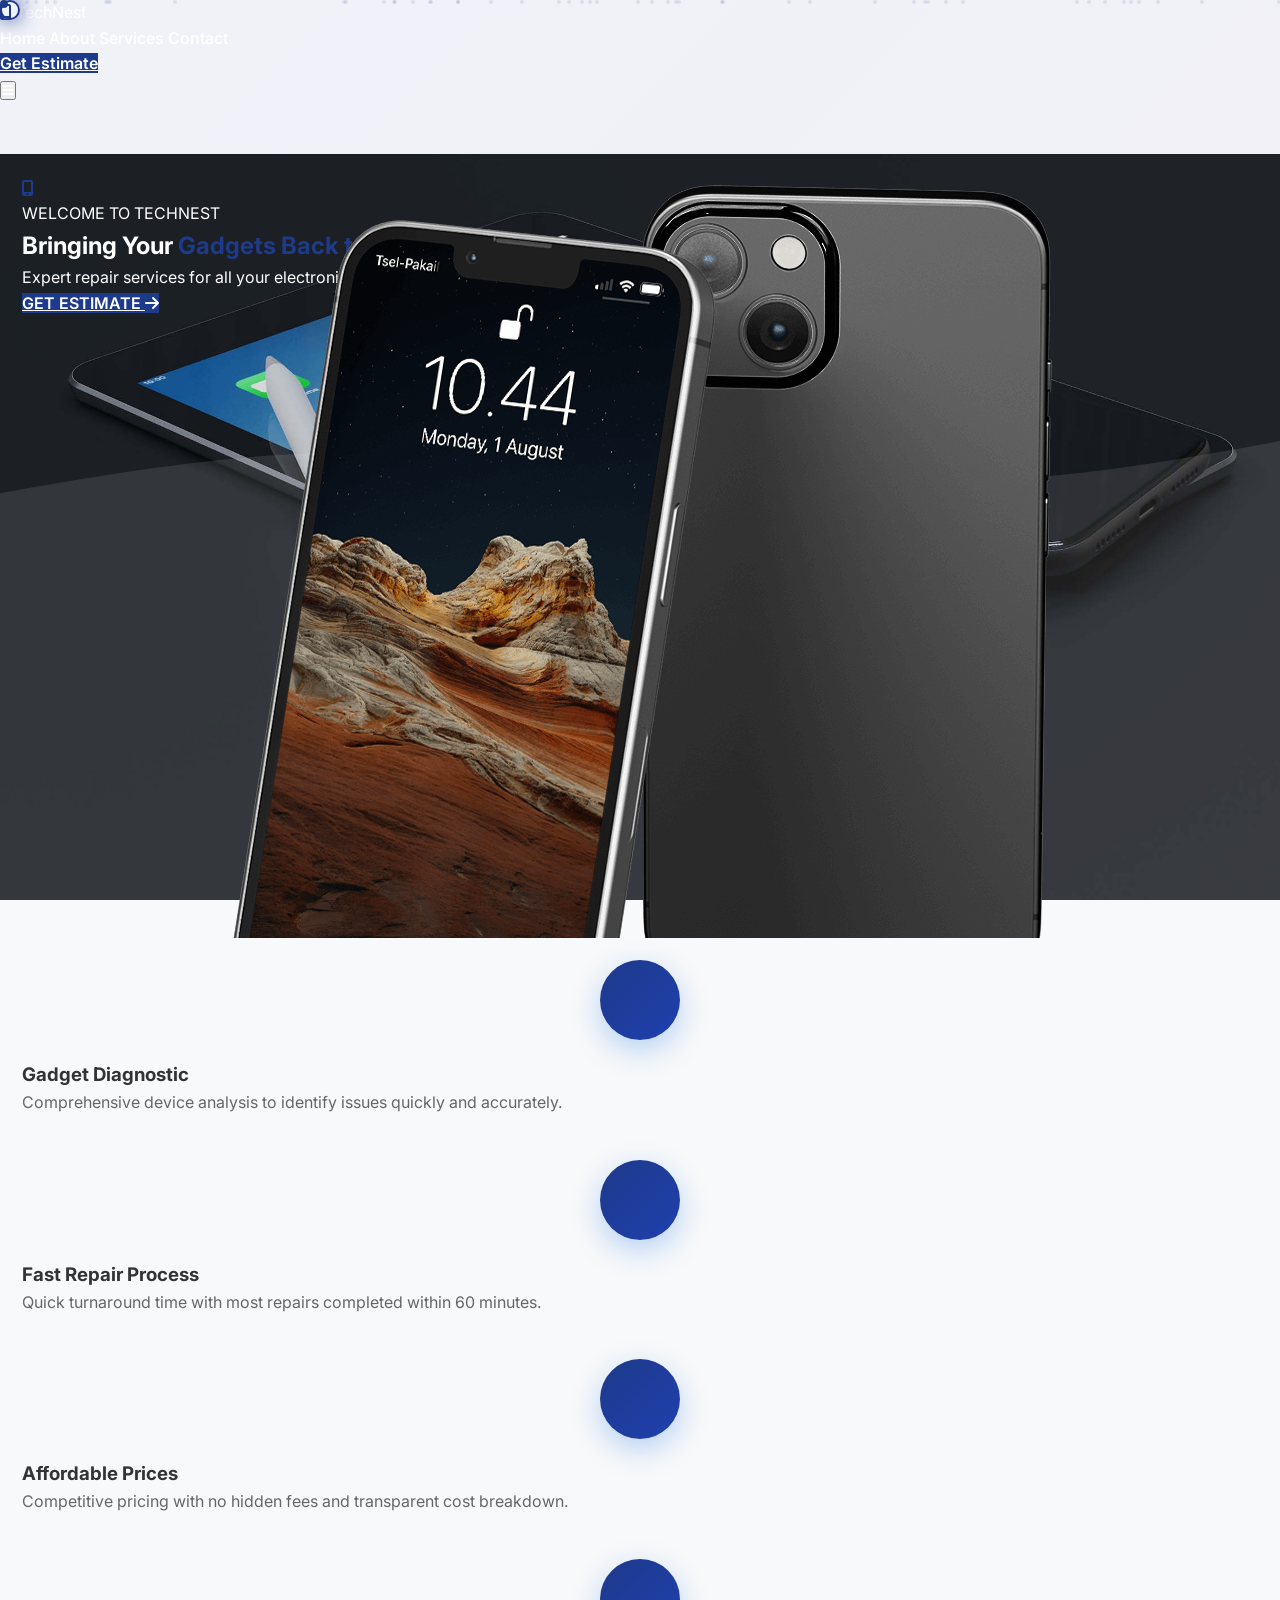
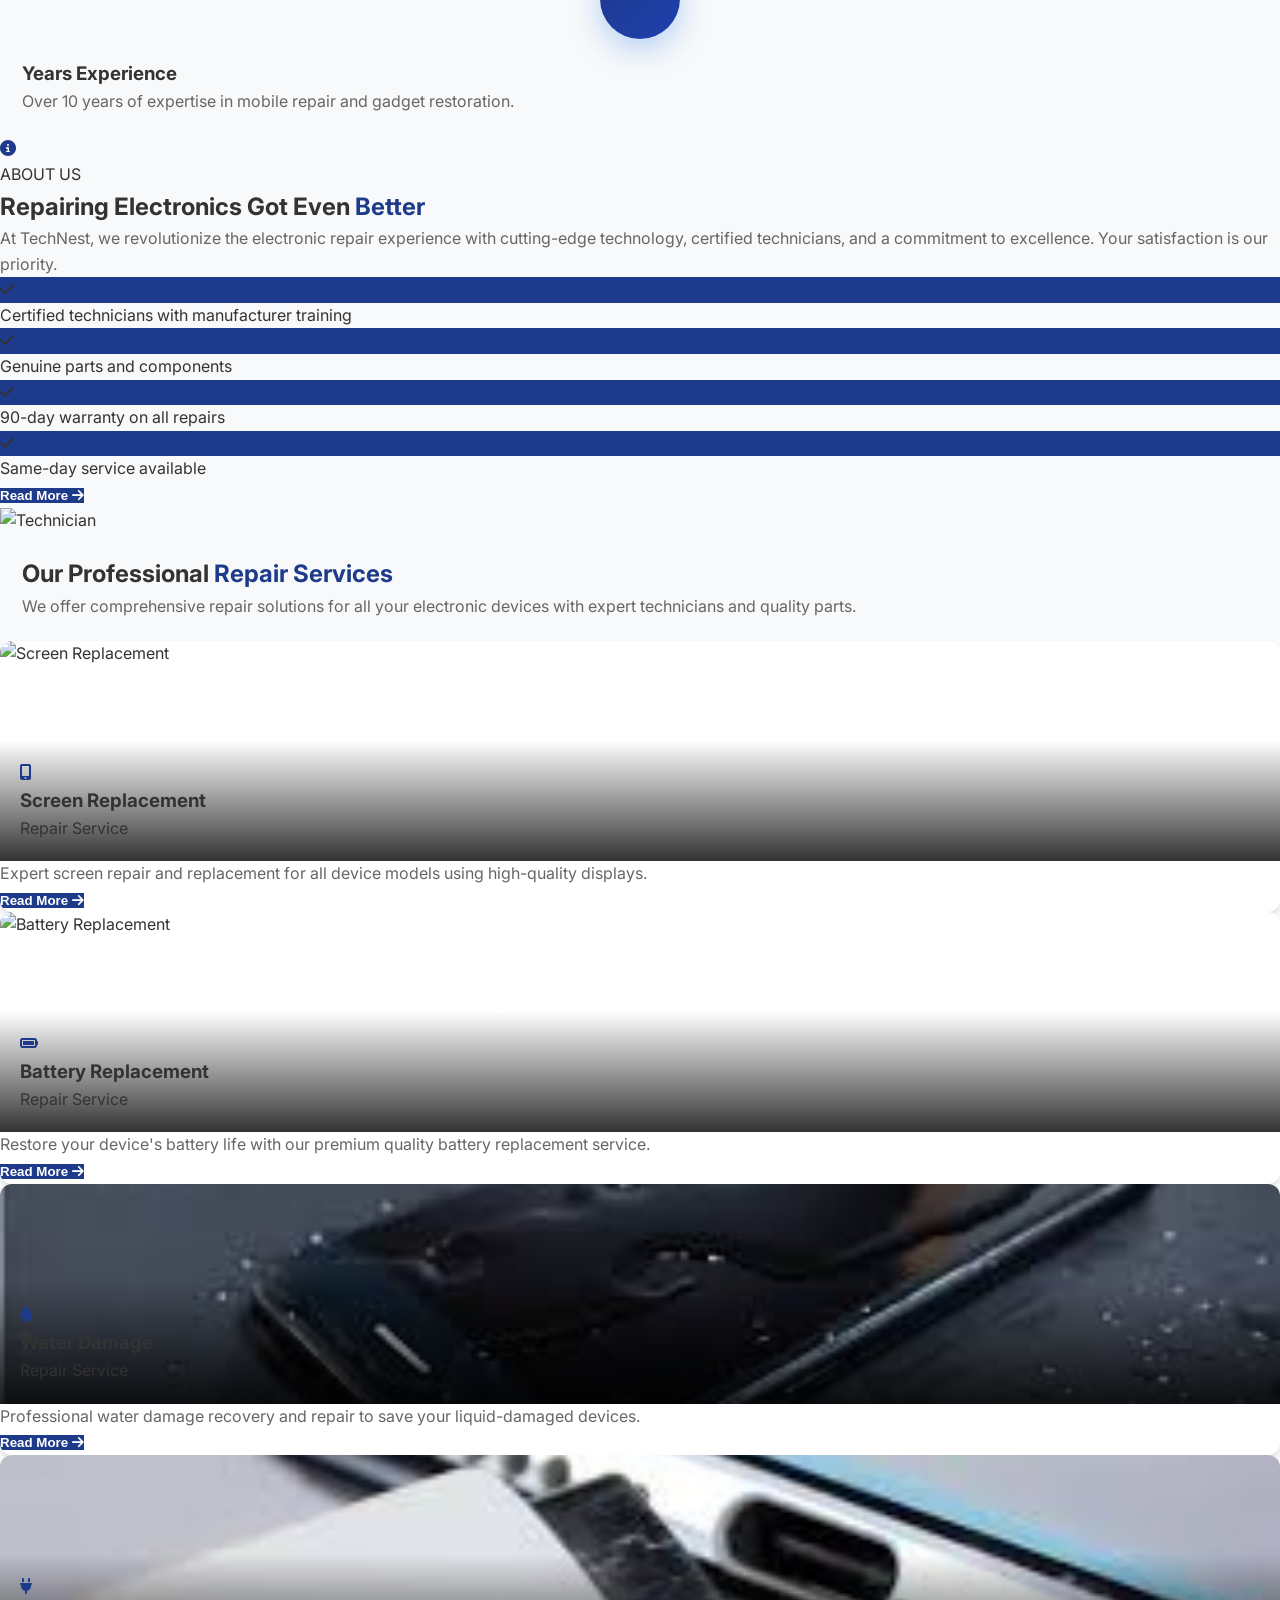
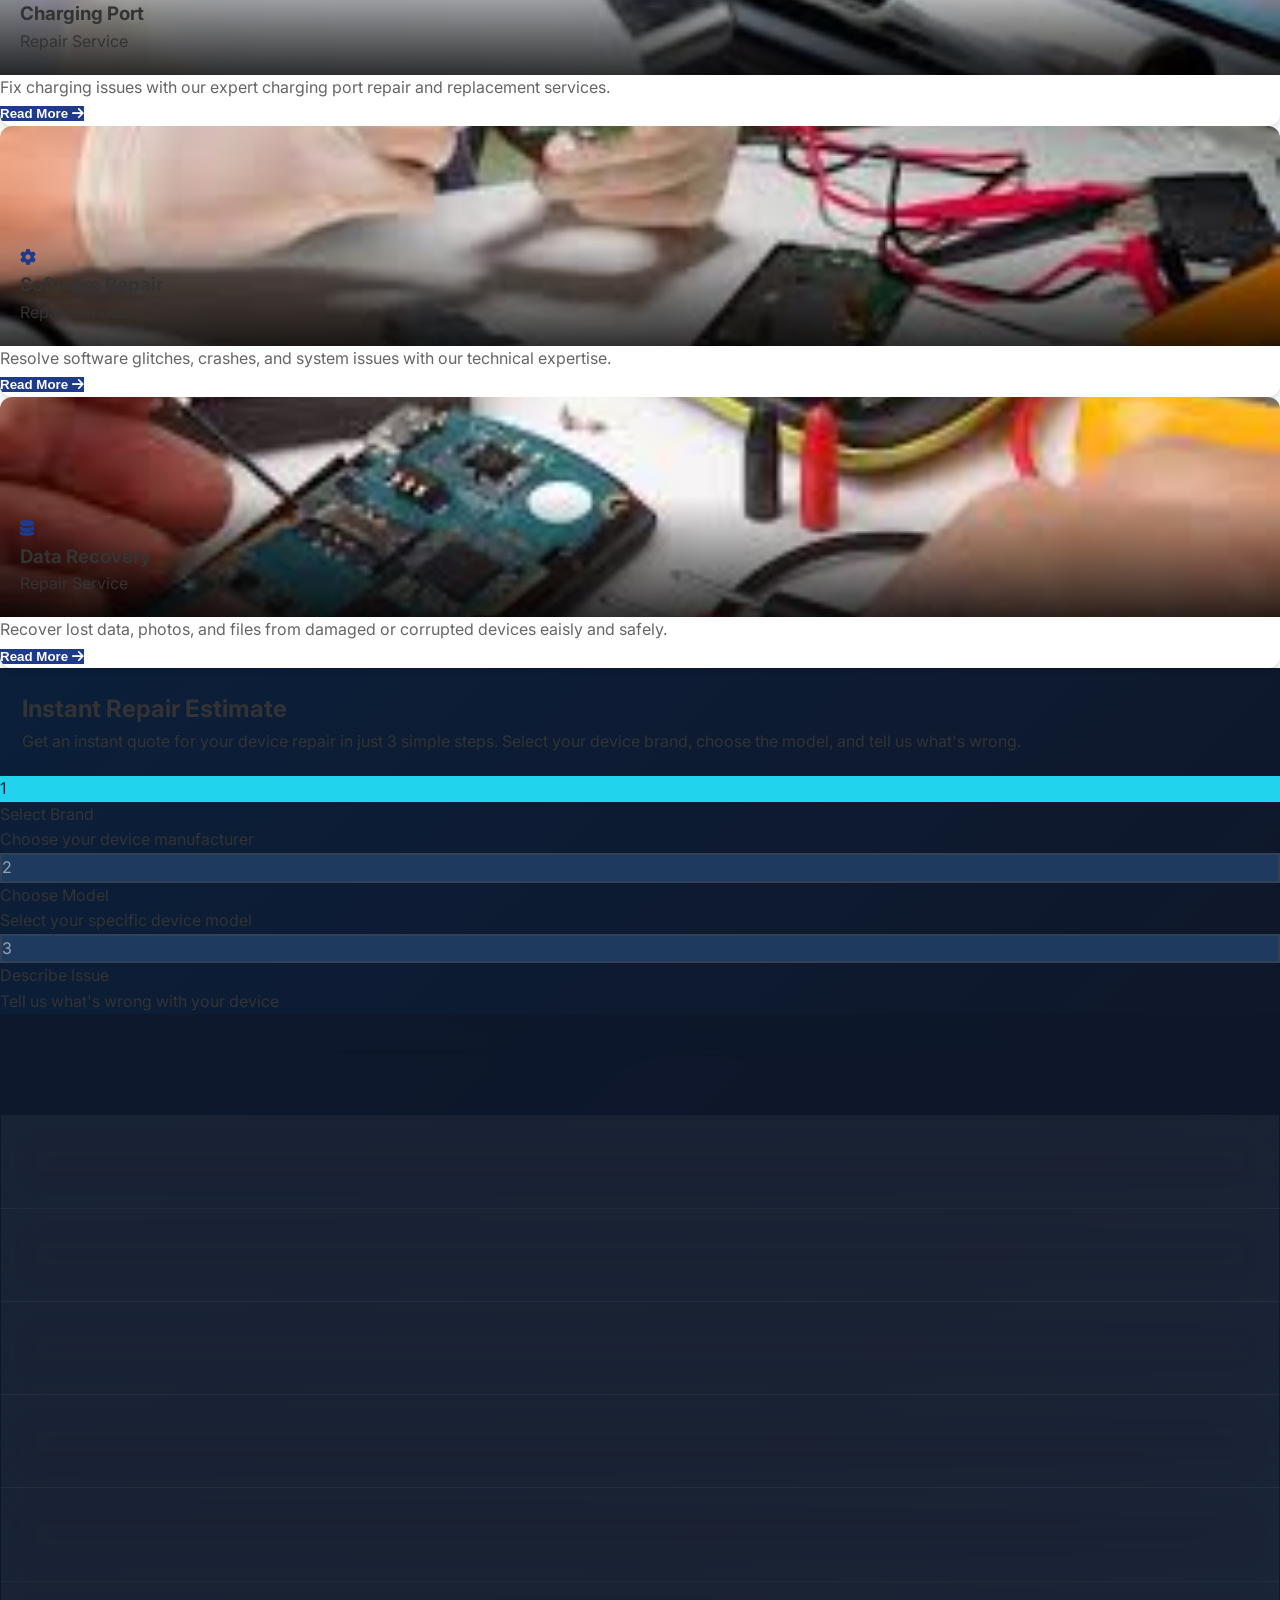
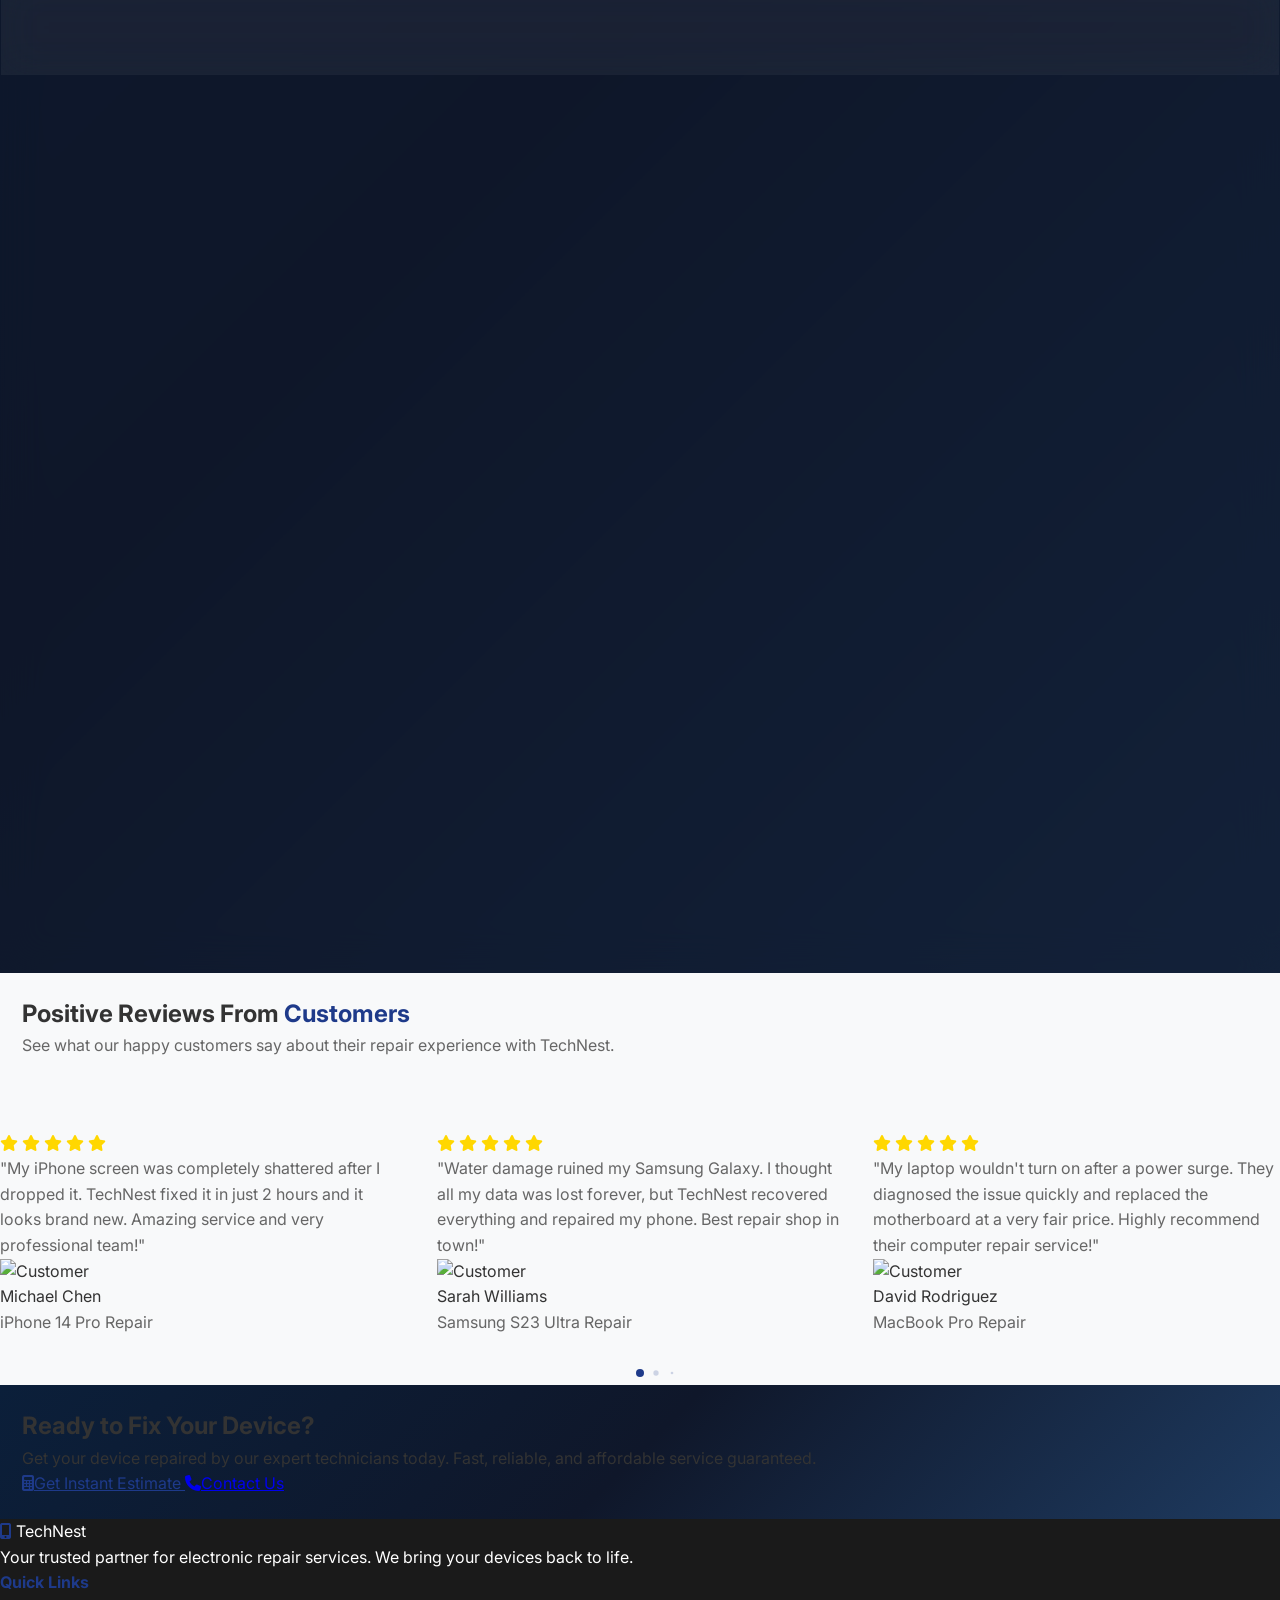
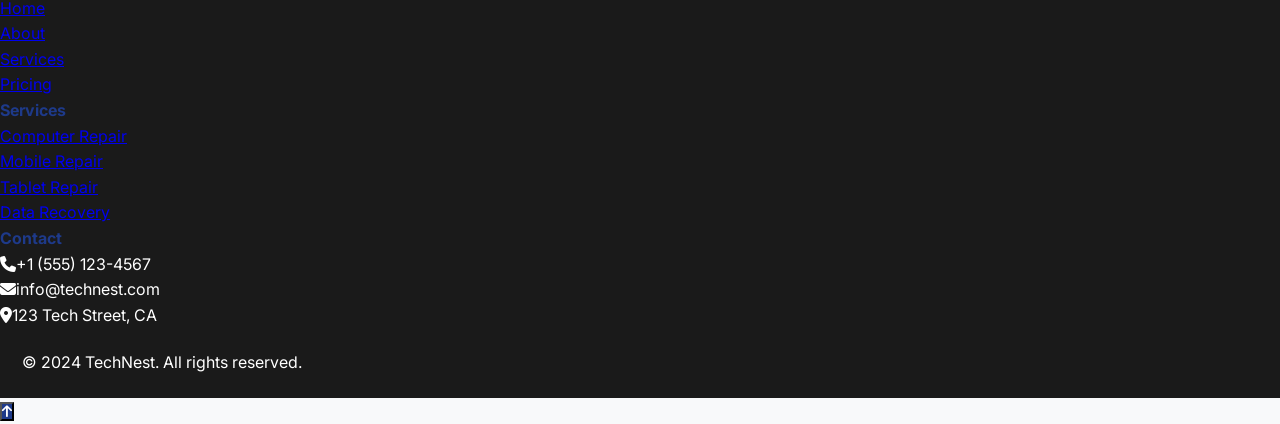
==== commit ba2bfbdf: "updated" ====
--- a/index.html
+++ b/index.html
@@ -22,22 +22,80 @@
     
     <!-- Custom CSS -->
     <link rel="stylesheet" href="assets/css/style.css">
+    
+    <!-- Premium Instant Estimate Section Styles -->
+    <style>
+        /* No hover animation class */
+        .no-hover-animation,
+        .no-hover-animation * {
+            transition: none !important;
+            transform: none !important;
+        }
+        
+        /* Container Styles - No hover animation */
+        .estimate-container {
+            background: rgba(15, 23, 42, 0.7);
+            backdrop-filter: blur(20px);
+            border: 1px solid rgba(34, 211, 238, 0.2);
+        }
+        
+        /* Glassmorphism Cards - With hover animation */
+        .glass-card-premium {
+            background: rgba(255, 255, 255, 0.05);
+            backdrop-filter: blur(20px);
+            border: 1px solid rgba(34, 211, 238, 0.2);
+            transition: all 0.3s ease;
+        }
+        .glass-card-premium:hover {
+            box-shadow: 0 0 30px rgba(34, 211, 238, 0.4);
+            border-color: #22d3ee;
+            transform: scale(1.05);
+        }
+        
+        /* Step Indicators */
+        .step-active {
+            background: #22d3ee !important;
+            color: #0b1f3a !important;
+            border: none !important;
+        }
+        .step-inactive {
+            background: #1e3a5f;
+            color: #94a3b8;
+            border: 2px solid #334155;
+        }
+        .connector-active {
+            background: #22d3ee !important;
+        }
+        
+        /* Price Box Glow */
+        .price-glow {
+            box-shadow: 0 0 40px rgba(34, 211, 238, 0.6);
+        }
+        
+        /* Background Blobs Animation */
+        @keyframes blob-float {
+            0%, 100% { transform: translate(0, 0) scale(1); }
+            33% { transform: translate(30px, -50px) scale(1.1); }
+            66% { transform: translate(-20px, 20px) scale(0.9); }
+        }
+        .animate-blob {
+            animation: blob-float 20s infinite;
+        }
+        
+        /* Step Container Transitions */
+        .step-container {
+            transition: transform 0.6s cubic-bezier(0.4, 0, 0.2, 1), opacity 0.6s ease;
+        }
+    </style>
 </head>
 <body>
     <!-- Custom Cursor -->
-    <div class="cursor"></div>
-    <div class="cursor-follower"></div>
+    <div class="cursor hidden lg:block"></div>
+    <div class="cursor-follower hidden lg:block"></div>
     
     <!-- Background Effects -->
     <div class="gradient-bg"></div>
     <div class="particles" id="particles"></div>
-    
-    <!-- Page Loader -->
-    <div class="loader" id="loader">
-        <div style="width: 100px; height: 100px;">
-            <lottie-player src="https://assets3.lottiefiles.com/packages/lf20_a2chheio.json" background="transparent" speed="1" loop autoplay></lottie-player>
-        </div>
-    </div>
     
     <!-- Header -->
     <header class="navbar fixed top-0 w-full z-50 px-6 py-6">
@@ -54,167 +112,202 @@
                     <a href="#home" class="nav-link" style="color: var(--text-dark);">Home</a>
                     <a href="#about" class="nav-link" style="color: var(--text-dark);">About</a>
                     <a href="#services" class="nav-link" style="color: var(--text-dark);">Services</a>
-                    <a href="#pricing" class="nav-link" style="color: var(--text-dark);">Pricing</a>
                     <a href="#contact" class="nav-link" style="color: var(--text-dark);">Contact</a>
                 </nav>
                 
                 <!-- Get Started Button -->
                 <div class="hidden lg:block flex-shrink-0">
-                    <button class="btn-glow px-6 py-2 rounded-full text-lg font-medium">
-                        Get Started
-                    </button>
+                    <a href="#pricing" class="btn-glow px-6 py-2 rounded-full text-lg font-medium inline-block">
+                        Get Estimate
+                    </a>
                 </div>
                 
                 <!-- Mobile Menu Button -->
-                <button class="lg:hidden text-2xl" id="mobileMenuBtn">
-                    <i class="fas fa-bars" style="color: var(--text-dark);"></i>
+                <button class="lg:hidden text-2xl relative z-50 cursor-pointer p-2 text-black" id="mobileMenuBtn">
+                    <i class="fas fa-bars"></i>
                 </button>
             </div>
         </div>
     </header>
     
     <!-- Mobile Menu -->
-    <div class="mobile-menu fixed top-0 left-0 w-80 h-full z-40 p-6 shadow-2xl" id="mobileMenu">
+    <div class="mobile-menu fixed top-0 right-0 w-80 h-full z-[60] p-6 shadow-2xl bg-white" id="mobileMenu">
         <button class="text-2xl mb-8" id="closeMobileMenu">
             <i class="fas fa-times"></i>
         </button>
         <div class="flex flex-col space-y-4">
-            <a href="#home" class="nav-link py-2" style="color: var(--text-dark);">Home</a>
-            <a href="#about" class="nav-link py-2" style="color: var(--text-dark);">About</a>
-            <a href="#services" class="nav-link py-2" style="color: var(--text-dark);">Services</a>
-            <a href="#pricing" class="nav-link py-2" style="color: var(--text-dark);">Pricing</a>
-            <a href="#contact" class="nav-link py-2" style="color: var(--text-dark);">Contact</a>
-            <button class="btn-glow px-6 py-2 rounded-full w-full">
-                Get Started
-            </button>
+            <a href="#home" class="nav-link py-2 text-black">Home</a>
+            <a href="#about" class="nav-link py-2 text-black">About</a>
+            <a href="#services" class="nav-link py-2 text-black">Services</a>
+            <a href="#contact" class="nav-link py-2 text-black">Contact</a>
+            <a href="#pricing" class="btn-glow px-6 py-2 rounded-full w-full text-center inline-block text-white">
+                Get Estimate
+            </a>
         </div>
     </div>
     
     <!-- Hero Section -->
-    <section id="home" class="hero-section min-h-screen flex items-center justify-center px-10 pt-[120px] relative overflow-hidden" style="background-image: url('assets/images/bg-img.jpg'); background-size: cover; background-position: center center; background-repeat: no-repeat; background-attachment: fixed;">
+    <section id="home" class="hero-section min-h-[70vh] lg:min-h-screen flex items-center justify-center px-4 sm:px-6 lg:px-10 pt-[80px] sm:pt-[50px] relative overflow-hidden" style="background-image: url('assets/images/bg-img.jpg'); background-size: cover; background-position: center center; background-repeat: no-repeat; background-attachment: fixed;">
         <!-- Black overlay -->
         <div class="absolute inset-0 bg-black opacity-90"></div>
         
         <div class="container mx-auto relative z-10">
-            <div class="grid lg:grid-cols-2 gap-12 items-center">
-                <div class="hero-content animate-from-left" data-aos="fade-right">
+            <div class="grid grid-cols-1 lg:grid-cols-2 gap-8 lg:gap-12 items-center">
+                <div class="hero-content animate-from-left text-center lg:text-left" data-aos="fade-right">
                     <!-- Welcome text -->
-                    <div class="inline-flex items-center gap-2 px-4 py-2 rounded-full border-2 mb-4" style="border-color: var(--primary-color);">
-                        <i class="fas fa-mobile-alt text-sm" style="color:var(--primary-color);"></i>
-                        <p class="text-sm font-semibold tracking-widest uppercase text-white">
+                    <div class="inline-flex items-center gap-2 px-3 py-1.5 sm:px-4 sm:py-2 rounded-full border-2 mb-4" style="border-color: var(--primary-color);">
+                        <i class="fas fa-mobile-alt text-xs sm:text-sm" style="color:var(--primary-color);"></i>
+                        <p class="text-xs sm:text-sm font-semibold tracking-widest uppercase text-white">
                             WELCOME TO TECHNEST
                         </p>
                     </div>
                     
-                    <h1 class="text-4xl md:text-5xl lg:text-6xl font-bold mb-6 leading-tight text-white">
+                    <h1 class="text-2xl sm:text-3xl md:text-4xl lg:text-5xl font-bold mb-4 sm:mb-6 leading-tight text-white">
                         Bringing Your
-                        <span class="block" style="color: var(--primary-color);">Gadgets Back to Life</span>
+                        <span class="block" style="color: var(--primary-color);">
+                            <span id="typing-text">G</span>
+                        </span>
                     </h1>
                     
-                    <p class="text-base mb-8 opacity-70 leading-relaxed text-white">
+                    <!-- Typing Animation Script -->
+                    <script>
+                        document.addEventListener('DOMContentLoaded', function() {
+                            const text = "adgets Back to Life";
+                            const typingElement = document.getElementById('typing-text');
+                            let index = 0;
+                            
+                            function typeText() {
+                                if (index < text.length) {
+                                    typingElement.textContent += text.charAt(index);
+                                    index++;
+                                    setTimeout(typeText, 100);
+                                }
+                            }
+                            
+                            // Start typing animation after a short delay
+                            setTimeout(typeText, 500);
+                        });
+                    </script>
+                    
+                    <p class="text-sm sm:text-base mb-6 sm:mb-8 opacity-70 leading-relaxed text-white">
                         Expert repair services for all your electronic devices. We bring your gadgets back to perfect working condition with fast, reliable service.
                     </p>
                     
-                    <button class="btn-glow px-8 py-4 font-semibold text-sm tracking-wider uppercase rounded transition-all" style="background-color: var(--primary-color); color: white;">
-                        GET STARTED <i class="fas fa-arrow-right ml-2 animate-bounce-x"></i>
-                    </button>
-                </div>
-                
-                <div class="hero-animation animate-from-right" data-aos="fade-left">
-                    <div class="relative">
-                        <img src="assets/images/Phone-13-1.png" alt="iPhone 13" class="w-100 h-auto rounded-3xl shadow-2xl object-cover " style="display: block; max-height: 500px; object-fit: cover;">
-                    </div>
-                </div>
+                    <a href="#pricing" class="btn-glow px-6 py-3 sm:px-8 sm:py-4 font-semibold text-xs sm:text-sm tracking-wider uppercase rounded transition-all inline-block" style="background-color: var(--primary-color); color: white;">
+                        GET ESTIMATE <i class="fas fa-arrow-right ml-2 animate-bounce-x"></i>
+                    </a>
+                </div>
+                
+                <div class="hero-animation animate-from-right hidden lg:block" data-aos="fade-left">
+                    <div class="relative hero-image-container flex justify-center" style="transition: all 0.4s ease;">
+                        <img src="assets/images/Phone-13-1.png" alt="iPhone 13" class="w-full max-w-[400px] md:mt-12 h-auto rounded-3xl shadow-2xl object-cover hero-phone-image" style="transition: all 0.4s ease;">
+                    </div>
+                </div>
+                
+                <!-- Hero Image Hover Animation Styles -->
+                <style>
+                    .hero-image-container:hover {
+                        transform: translateY(-10px) scale(1.02);
+                    }
+                </style>
             </div>
         </div>
     </section>
     
     <!-- Features Section -->
-    <section class="py-20 px-6" style="background: var(--light-bg);">
+    <section class="py-16 sm:py-20 px-4 sm:px-6" style="background: var(--light-bg);">
         <div class="container mx-auto">
-            <div class="grid md:grid-cols-2 lg:grid-cols-4 gap-8">
-                <div class="text-center" data-aos="fade-up" data-aos-delay="100">
-                    <div class="feature-icon">
-                        <i class="fas fa-search"></i>
-                    </div>
-                    <h3 class="text-xl font-bold mb-4" style="color: var(--text-dark);">Gadget Diagnostic</h3>
-                    <p style="color: var(--text-light);">Comprehensive device analysis to identify issues quickly and accurately.</p>
-                </div>
-                
-                <div class="text-center" data-aos="fade-up" data-aos-delay="200">
-                    <div class="feature-icon">
-                        <i class="fas fa-bolt"></i>
-                    </div>
-                    <h3 class="text-xl font-bold mb-4" style="color: var(--text-dark);">Fast Repair Process</h3>
-                    <p style="color: var(--text-light);">Quick turnaround time with most repairs completed within 60 minutes.</p>
-                </div>
-                
-                <div class="text-center" data-aos="fade-up" data-aos-delay="300">
-                    <div class="feature-icon">
-                        <i class="fas fa-dollar-sign"></i>
-                    </div>
-                    <h3 class="text-xl font-bold mb-4" style="color: var(--text-dark);">Affordable Prices</h3>
-                    <p style="color: var(--text-light);">Competitive pricing with no hidden fees and transparent cost breakdown.</p>
-                </div>
-                
-                <div class="text-center" data-aos="fade-up" data-aos-delay="400">
-                    <div class="feature-icon">
-                        <i class="fas fa-award"></i>
-                    </div>
-                    <h3 class="text-xl font-bold mb-4" style="color: var(--text-dark);">Years Experience</h3>
-                    <p style="color: var(--text-light);">Over 10 years of expertise in mobile repair and gadget restoration.</p>
+            <div class="grid grid-cols-1 sm:grid-cols-2 lg:grid-cols-4 gap-6 sm:gap-8">
+                <div class="text-center p-4" data-aos="fade-up" data-aos-delay="100">
+                    <div class="feature-icon w-16 h-16 sm:w-20 sm:h-20 mx-auto">
+                        <i class="fas fa-search text-xl sm:text-2xl"></i>
+                    </div>
+                    <h3 class="text-lg sm:text-xl font-bold mb-3 sm:mb-4" style="color: var(--text-dark);">Gadget Diagnostic</h3>
+                    <p class="text-sm sm:text-base" style="color: var(--text-light);">Comprehensive device analysis to identify issues quickly and accurately.</p>
+                </div>
+                
+                <div class="text-center p-4" data-aos="fade-up" data-aos-delay="200">
+                    <div class="feature-icon w-16 h-16 sm:w-20 sm:h-20 mx-auto">
+                        <i class="fas fa-bolt text-xl sm:text-2xl"></i>
+                    </div>
+                    <h3 class="text-lg sm:text-xl font-bold mb-3 sm:mb-4" style="color: var(--text-dark);">Fast Repair Process</h3>
+                    <p class="text-sm sm:text-base" style="color: var(--text-light);">Quick turnaround time with most repairs completed within 60 minutes.</p>
+                </div>
+                
+                <div class="text-center p-4" data-aos="fade-up" data-aos-delay="300">
+                    <div class="feature-icon w-16 h-16 sm:w-20 sm:h-20 mx-auto">
+                        <i class="fas fa-dollar-sign text-xl sm:text-2xl"></i>
+                    </div>
+                    <h3 class="text-lg sm:text-xl font-bold mb-3 sm:mb-4" style="color: var(--text-dark);">Affordable Prices</h3>
+                    <p class="text-sm sm:text-base" style="color: var(--text-light);">Competitive pricing with no hidden fees and transparent cost breakdown.</p>
+                </div>
+                
+                <div class="text-center p-4" data-aos="fade-up" data-aos-delay="400">
+                    <div class="feature-icon w-16 h-16 sm:w-20 sm:h-20 mx-auto">
+                        <i class="fas fa-award text-xl sm:text-2xl"></i>
+                    </div>
+                    <h3 class="text-lg sm:text-xl font-bold mb-3 sm:mb-4" style="color: var(--text-dark);">Years Experience</h3>
+                    <p class="text-sm sm:text-base" style="color: var(--text-light);">Over 10 years of expertise in mobile repair and gadget restoration.</p>
                 </div>
             </div>
         </div>
     </section>
     
     <!-- About Section -->
-    <section id="about" class="py-20 px-6">
+    <section id="about" class="py-16 sm:py-20 px-4 sm:px-6">
         <div class="container mx-auto">
-            <div class="grid lg:grid-cols-2 gap-12 items-center">
-                <div data-aos="fade-right">
-                    <h2 class="text-4xl lg:text-5xl font-bold mb-6 leading-tight">
+            <div class="grid grid-cols-1 lg:grid-cols-2 gap-8 lg:gap-12 items-center">
+                <div class="order-2 lg:order-1" data-aos="fade-right">
+                    <!-- About Us badge -->
+                    <div class="inline-flex items-center gap-2 px-3 py-1.5 sm:px-4 sm:py-2 rounded-full border-2 mb-4" style="border-color: var(--primary-color);">
+                        <i class="fas fa-info-circle text-xs sm:text-sm" style="color:var(--primary-color);"></i>
+                        <p class="text-xs sm:text-sm font-semibold tracking-widest uppercase" style="color: var(--text-dark);">
+                            ABOUT US
+                        </p>
+                    </div>
+                    
+                    <h2 class="text-2xl sm:text-3xl lg:text-4xl font-bold mb-4 sm:mb-6 leading-tight">
                         Repairing Electronics Got Even
                         <span class="block" style="color: var(--primary-color);">Better</span>
                     </h2>
-                    <p class="text-lg mb-8 leading-relaxed" style="color: var(--text-light);">
+                    <p class="text-sm sm:text-base mb-6 sm:mb-8 leading-relaxed" style="color: var(--text-light);">
                         At TechNest, we revolutionize the electronic repair experience with cutting-edge technology, 
                         certified technicians, and a commitment to excellence. Your satisfaction is our priority.
                     </p>
-                    <ul class="space-y-4 mb-8">
+                    <ul class="space-y-3 mb-6 sm:mb-8">
                         <li class="flex items-start">
-                            <div class="w-6 h-6 rounded-full flex items-center justify-center mr-4 mt-1 flex-shrink-0" style="background: var(--primary-color);">
+                            <div class="w-5 h-5 sm:w-6 sm:h-6 rounded-full flex items-center justify-center mr-3 sm:mr-4 mt-1 flex-shrink-0" style="background: var(--primary-color);">
                                 <i class="fas fa-check text-white text-xs"></i>
                             </div>
-                            <span style="color: var(--text-dark);">Certified technicians with manufacturer training</span>
+                            <span class="text-sm sm:text-base" style="color: var(--text-dark);">Certified technicians with manufacturer training</span>
                         </li>
                         <li class="flex items-start">
-                            <div class="w-6 h-6 rounded-full flex items-center justify-center mr-4 mt-1 flex-shrink-0" style="background: var(--primary-color);">
+                            <div class="w-5 h-5 sm:w-6 sm:h-6 rounded-full flex items-center justify-center mr-3 sm:mr-4 mt-1 flex-shrink-0" style="background: var(--primary-color);">
                                 <i class="fas fa-check text-white text-xs"></i>
                             </div>
-                            <span style="color: var(--text-dark);">Genuine parts and components</span>
+                            <span class="text-sm sm:text-base" style="color: var(--text-dark);">Genuine parts and components</span>
                         </li>
                         <li class="flex items-start">
-                            <div class="w-6 h-6 rounded-full flex items-center justify-center mr-4 mt-1 flex-shrink-0" style="background: var(--primary-color);">
+                            <div class="w-5 h-5 sm:w-6 sm:h-6 rounded-full flex items-center justify-center mr-3 sm:mr-4 mt-1 flex-shrink-0" style="background: var(--primary-color);">
                                 <i class="fas fa-check text-white text-xs"></i>
                             </div>
-                            <span style="color: var(--text-dark);">90-day warranty on all repairs</span>
+                            <span class="text-sm sm:text-base" style="color: var(--text-dark);">90-day warranty on all repairs</span>
                         </li>
                         <li class="flex items-start">
-                            <div class="w-6 h-6 rounded-full flex items-center justify-center mr-4 mt-1 flex-shrink-0" style="background: var(--primary-color);">
+                            <div class="w-5 h-5 sm:w-6 sm:h-6 rounded-full flex items-center justify-center mr-3 sm:mr-4 mt-1 flex-shrink-0" style="background: var(--primary-color);">
                                 <i class="fas fa-check text-white text-xs"></i>
                             </div>
-                            <span style="color: var(--text-dark);">Same-day service available</span>
+                            <span class="text-sm sm:text-base" style="color: var(--text-dark);">Same-day service available</span>
                         </li>
                     </ul>
-                    <button class="btn-glow px-8 py-4 rounded-full font-semibold">
-                        <i class="fas fa-arrow-right mr-2"></i>Read More
+                    <button class="btn-glow px-6 py-3 sm:px-8 sm:py-4 rounded-full font-semibold text-sm sm:text-base">
+                        Read More <i class="fas fa-arrow-right mr-2 animate-bounce-x"></i>
                     </button>
                 </div>
                 
-                <div class="relative" data-aos="fade-left">
+                <div class="order-1 lg:order-2 relative" data-aos="fade-left">
                     <div class="bg-white rounded-2xl p-2 shadow-xl">
-                        <img src="https://picsum.photos/seed/technician/600/400" alt="Technician" class="rounded-xl w-full">
+                        <img src="/assets/images/about-img.jpg" alt="Technician" class="rounded-xl w-full">
                     </div>
                 </div>
             </div>
@@ -222,75 +315,149 @@
     </section>
     
     <!-- Services Section -->
-    <section id="services" class="py-20 px-6" style="background: var(--light-bg);">
+    <section id="services" class="py-16 sm:py-20 px-4 sm:px-6" style="background: var(--light-bg);">
         <div class="container mx-auto">
-            <div class="text-center mb-16">
-                <h2 class="text-4xl lg:text-5xl font-bold mb-6">
-                    Repair & Upgrades Made
-                    <span class="block" style="color: var(--primary-color);">Easy</span>
+            <div class="mb-12 sm:mb-16 text-center">
+                <h2 class="text-3xl sm:text-4xl lg:text-5xl font-bold mb-4 sm:mb-6">
+                    Our Professional
+                    <span class="block" style="color: var(--primary-color);">Repair Services</span>
                 </h2>
+                <p class="text-base sm:text-lg max-w-2xl mx-auto px-4" style="color: var(--text-light);">
+                    We offer comprehensive repair solutions for all your electronic devices with expert technicians and quality parts.
+                </p>
             </div>
             
-            <div class="grid lg:grid-cols-3 gap-8">
+            <div class="grid grid-cols-1 md:grid-cols-2 lg:grid-cols-3 gap-6 sm:gap-8">
+                <!-- Service 1: Screen Replacement -->
                 <div class="service-card" data-aos="fade-up" data-aos-delay="100">
                     <div class="service-card-image">
-                        <img src="https://picsum.photos/seed/computer-repair/400/300" alt="Computer Repair">
-                        <div class="service-card-overlay">
-                            <div class="w-12 h-12 bg-white rounded-full flex items-center justify-center mb-3">
-                                <i class="fas fa-laptop text-xl" style="color: var(--primary-color);"></i>
-                            </div>
-                            <h3 class="text-2xl font-bold text-white">Personal Computer</h3>
-                            <p class="text-white opacity-90">Repair Service</p>
-                        </div>
-                    </div>
-                    <div class="p-8">
-                        <p class="mb-6 leading-relaxed" style="color: var(--text-light);">
-                            Expert repair services for all types of personal computers including laptops, desktops, and all-in-one systems.
-                        </p>
-                        <button class="btn-glow w-full px-6 py-3 rounded-full font-semibold">
-                            <i class="fas fa-arrow-right mr-2"></i>Read More
-                        </button>
-                    </div>
-                </div>
-                
-                <div class="service-card" data-aos="fade-up" data-aos-delay="200">
-                    <div class="service-card-image">
-                        <img src="https://picsum.photos/seed/tablet-repair/400/300" alt="Tablet Repair">
-                        <div class="service-card-overlay">
-                            <div class="w-12 h-12 bg-white rounded-full flex items-center justify-center mb-3">
-                                <i class="fas fa-tablet-alt text-xl" style="color: var(--primary-color);"></i>
-                            </div>
-                            <h3 class="text-2xl font-bold text-white">Tablet & iPad</h3>
-                            <p class="text-white opacity-90">Repair Service</p>
-                        </div>
-                    </div>
-                    <div class="p-8">
-                        <p class="mb-6 leading-relaxed" style="color: var(--text-light);">
-                            Professional tablet and iPad repair services including screen replacement, battery issues, and charging port repair.
-                        </p>
-                        <button class="btn-glow w-full px-6 py-3 rounded-full font-semibold">
-                            <i class="fas fa-arrow-right mr-2"></i>Read More
-                        </button>
-                    </div>
-                </div>
-                
-                <div class="service-card" data-aos="fade-up" data-aos-delay="300">
-                    <div class="service-card-image">
-                        <img src="https://picsum.photos/seed/mobile-repair/400/300" alt="Mobile Repair">
+                        <img src="/assets/images/screen-repair.jpg" alt="Screen Replacement">
                         <div class="service-card-overlay">
                             <div class="w-12 h-12 bg-white rounded-full flex items-center justify-center mb-3">
                                 <i class="fas fa-mobile-alt text-xl" style="color: var(--primary-color);"></i>
                             </div>
-                            <h3 class="text-2xl font-bold text-white">Mobile Phone</h3>
+                            <h3 class="text-2xl font-bold text-white">Screen Replacement</h3>
                             <p class="text-white opacity-90">Repair Service</p>
                         </div>
                     </div>
                     <div class="p-8">
                         <p class="mb-6 leading-relaxed" style="color: var(--text-light);">
-                            Complete mobile phone repair solutions for all brands including screen replacement, battery replacement, and water damage repair.
+                            Expert screen repair and replacement for all device models using high-quality displays.
                         </p>
                         <button class="btn-glow w-full px-6 py-3 rounded-full font-semibold">
-                            <i class="fas fa-arrow-right mr-2"></i>Read More
+                            Read More
+                            <i class="fas fa-arrow-right mr-2 animate-bounce-x"></i>
+                        </button>
+                    </div>
+                </div>
+                
+                <!-- Service 2: Battery Replacement -->
+                <div class="service-card" data-aos="fade-up" data-aos-delay="200">
+                    <div class="service-card-image">
+                        <img src="/assets/images/battery-repair.jpg" alt="Battery Replacement">
+                        <div class="service-card-overlay">
+                            <div class="w-12 h-12 bg-white rounded-full flex items-center justify-center mb-3">
+                                <i class="fas fa-battery-full text-xl" style="color: var(--primary-color);"></i>
+                            </div>
+                            <h3 class="text-2xl font-bold text-white">Battery Replacement</h3>
+                            <p class="text-white opacity-90">Repair Service</p>
+                        </div>
+                    </div>
+                    <div class="p-8">
+                        <p class="mb-6 leading-relaxed" style="color: var(--text-light);">
+                            Restore your device's battery life with our premium quality battery replacement service.
+                        </p>
+                        <button class="btn-glow w-full px-6 py-3 rounded-full font-semibold">
+                            Read More
+                            <i class="fas fa-arrow-right mr-2 animate-bounce-x"></i>
+                        </button>
+                    </div>
+                </div>
+                
+                <!-- Service 3: Water Damage -->
+                <div class="service-card" data-aos="fade-up" data-aos-delay="300">
+                    <div class="service-card-image">
+                        <img src="/assets/images/water-demage.jfif" alt="Water Damage Repair">
+                        <div class="service-card-overlay">
+                            <div class="w-12 h-12 bg-white rounded-full flex items-center justify-center mb-3">
+                                <i class="fas fa-tint text-xl" style="color: var(--primary-color);"></i>
+                            </div>
+                            <h3 class="text-2xl font-bold text-white">Water Damage</h3>
+                            <p class="text-white opacity-90">Repair Service</p>
+                        </div>
+                    </div>
+                    <div class="p-8">
+                        <p class="mb-6 leading-relaxed" style="color: var(--text-light);">
+                            Professional water damage recovery and repair to save your liquid-damaged devices.
+                        </p>
+                        <button class="btn-glow w-full px-6 py-3 rounded-full font-semibold">Read More
+                            <i class="fas fa-arrow-right mr-2 animate-bounce-x"></i>
+                        </button>
+                    </div>
+                </div>
+                
+                <!-- Service 4: Charging Port -->
+                <div class="service-card" data-aos="fade-up" data-aos-delay="100">
+                    <div class="service-card-image">
+                        <img src="/assets/images/charging-port.jfif" alt="Charging Port Repair">
+                        <div class="service-card-overlay">
+                            <div class="w-12 h-12 bg-white rounded-full flex items-center justify-center mb-3">
+                                <i class="fas fa-plug text-xl" style="color: var(--primary-color);"></i>
+                            </div>
+                            <h3 class="text-2xl font-bold text-white">Charging Port</h3>
+                            <p class="text-white opacity-90">Repair Service</p>
+                        </div>
+                    </div>
+                    <div class="p-8">
+                        <p class="mb-6 leading-relaxed" style="color: var(--text-light);">
+                            Fix charging issues with our expert charging port repair and replacement services.
+                        </p>
+                        <button class="btn-glow w-full px-6 py-3 rounded-full font-semibold">Read More
+                            <i class="fas fa-arrow-right mr-2 animate-bounce-x"></i>
+                        </button>
+                    </div>
+                </div>
+                
+                <!-- Service 5: Software Repair -->
+                <div class="service-card" data-aos="fade-up" data-aos-delay="200">
+                    <div class="service-card-image">
+                        <img src="/assets/images/software-repair.jfif" alt="Software Repair">
+                        <div class="service-card-overlay">
+                            <div class="w-12 h-12 bg-white rounded-full flex items-center justify-center mb-3">
+                                <i class="fas fa-cog text-xl" style="color: var(--primary-color);"></i>
+                            </div>
+                            <h3 class="text-2xl font-bold text-white">Software Repair</h3>
+                            <p class="text-white opacity-90">Repair Service</p>
+                        </div>
+                    </div>
+                    <div class="p-8">
+                        <p class="mb-6 leading-relaxed" style="color: var(--text-light);">
+                            Resolve software glitches, crashes, and system issues with our technical expertise.
+                        </p>
+                        <button class="btn-glow w-full px-6 py-3 rounded-full font-semibold">Read More
+                            <i class="fas fa-arrow-right mr-2 animate-bounce-x"></i>
+                        </button>
+                    </div>
+                </div>
+                
+                <!-- Service 6: Data Recovery -->
+                <div class="service-card" data-aos="fade-up" data-aos-delay="300">
+                    <div class="service-card-image">
+                        <img src="/assets/images/data-recovery.jfif" alt="Data Recovery">
+                        <div class="service-card-overlay">
+                            <div class="w-12 h-12 bg-white rounded-full flex items-center justify-center mb-3">
+                                <i class="fas fa-database text-xl" style="color: var(--primary-color);"></i>
+                            </div>
+                            <h3 class="text-2xl font-bold text-white">Data Recovery</h3>
+                            <p class="text-white opacity-90">Repair Service</p>
+                        </div>
+                    </div>
+                    <div class="p-8">
+                        <p class="mb-6 leading-relaxed" style="color: var(--text-light);">
+                            Recover lost data, photos, and files from damaged or corrupted devices eaisly and safely.
+                        </p>
+                        <button class="btn-glow w-full px-6 py-3 rounded-full font-semibold">Read More
+                            <i class="fas fa-arrow-right mr-2 animate-bounce-x"></i>
                         </button>
                     </div>
                 </div>
@@ -298,213 +465,675 @@
         </div>
     </section>
     
-    <!-- Instant Estimate Section -->
-    <section id="pricing" class="py-20 px-6" style="background: var(--light-bg);">
-        <div class="container mx-auto max-w-5xl">
-            <div class="text-center mb-16">
-                <h2 class="text-4xl lg:text-5xl font-bold mb-6">
-                    Select Your
-                    <span class="block" style="color: var(--primary-color);">Device Brand</span>
-                </h2>
-                <p class="text-lg" style="color: var(--text-light);">Choose your mobile brand to book a repair appointment</p>
-            </div>
-            
-            <!-- 6 Company Cards -->
-            <div class="grid md:grid-cols-2 lg:grid-cols-3 gap-6 mb-12">
-                <!-- Apple -->
-                <div class="company-card bg-white rounded-2xl p-8 shadow-lg cursor-pointer transition-all hover:shadow-xl text-center" onclick="selectCompany('Apple')" data-aos="fade-up" data-aos-delay="100">
-                    <div class="w-20 h-20 rounded-full mx-auto mb-4 flex items-center justify-center" style="background: #f3f4f6;">
-                        <i class="fas fa-mobile-alt text-4xl" style="color: #000;"></i>
-                    </div>
-                    <h3 class="text-xl font-bold mb-2" style="color: var(--text-dark);">Apple</h3>
-                    <p class="text-sm" style="color: var(--text-light);">iPhone Repair</p>
-                </div>
-                
-                <!-- Samsung -->
-                <div class="company-card bg-white rounded-2xl p-8 shadow-lg cursor-pointer transition-all hover:shadow-xl text-center" onclick="selectCompany('Samsung')" data-aos="fade-up" data-aos-delay="200">
-                    <div class="w-20 h-20 rounded-full mx-auto mb-4 flex items-center justify-center" style="background: #dbeafe;">
-                        <i class="fas fa-mobile-alt text-4xl" style="color: #2563eb;"></i>
-                    </div>
-                    <h3 class="text-xl font-bold mb-2" style="color: var(--text-dark);">Samsung</h3>
-                    <p class="text-sm" style="color: var(--text-light);">Galaxy Repair</p>
-                </div>
-                
-                <!-- Google Pixel -->
-                <div class="company-card bg-white rounded-2xl p-8 shadow-lg cursor-pointer transition-all hover:shadow-xl text-center" onclick="selectCompany('Google Pixel')" data-aos="fade-up" data-aos-delay="300">
-                    <div class="w-20 h-20 rounded-full mx-auto mb-4 flex items-center justify-center" style="background: #fef3c7;">
-                        <i class="fas fa-mobile-alt text-4xl" style="color: #f59e0b;"></i>
-                    </div>
-                    <h3 class="text-xl font-bold mb-2" style="color: var(--text-dark);">Google Pixel</h3>
-                    <p class="text-sm" style="color: var(--text-light);">Pixel Repair</p>
-                </div>
-                
-                <!-- OnePlus -->
-                <div class="company-card bg-white rounded-2xl p-8 shadow-lg cursor-pointer transition-all hover:shadow-xl text-center" onclick="selectCompany('OnePlus')" data-aos="fade-up" data-aos-delay="400">
-                    <div class="w-20 h-20 rounded-full mx-auto mb-4 flex items-center justify-center" style="background: #fee2e2;">
-                        <i class="fas fa-mobile-alt text-4xl" style="color: #ef4444;"></i>
-                    </div>
-                    <h3 class="text-xl font-bold mb-2" style="color: var(--text-dark);">OnePlus</h3>
-                    <p class="text-sm" style="color: var(--text-light);">OnePlus Repair</p>
-                </div>
-                
-                <!-- Xiaomi -->
-                <div class="company-card bg-white rounded-2xl p-8 shadow-lg cursor-pointer transition-all hover:shadow-xl text-center" onclick="selectCompany('Xiaomi')" data-aos="fade-up" data-aos-delay="500">
-                    <div class="w-20 h-20 rounded-full mx-auto mb-4 flex items-center justify-center" style="background: #fce7f3;">
-                        <i class="fas fa-mobile-alt text-4xl" style="color: #ec4899;"></i>
-                    </div>
-                    <h3 class="text-xl font-bold mb-2" style="color: var(--text-dark);">Xiaomi</h3>
-                    <p class="text-sm" style="color: var(--text-light);">Mi & Redmi Repair</p>
-                </div>
-                
-                <!-- OPPO -->
-                <div class="company-card bg-white rounded-2xl p-8 shadow-lg cursor-pointer transition-all hover:shadow-xl text-center" onclick="selectCompany('OPPO')" data-aos="fade-up" data-aos-delay="600">
-                    <div class="w-20 h-20 rounded-full mx-auto mb-4 flex items-center justify-center" style="background: #d1fae5;">
-                        <i class="fas fa-mobile-alt text-4xl" style="color: #10b981;"></i>
-                    </div>
-                    <h3 class="text-xl font-bold mb-2" style="color: var(--text-dark);">OPPO</h3>
-                    <p class="text-sm" style="color: var(--text-light);">OPPO Repair</p>
-                </div>
-            </div>
-            
-            <!-- Selected Brand Display -->
-            <div class="mb-8 p-6 rounded-xl text-center" style="background: white; display: none;" id="selectedBrandDisplay">
-                <p class="text-lg mb-2" style="color: var(--text-light);">Selected Brand:</p>
-                <h3 class="text-2xl font-bold" style="color: var(--primary-color);" id="selectedBrandName">-</h3>
-            </div>
-            
-            <!-- Book Appointment Button -->
-            <div class="text-center">
-                <button class="btn-glow px-12 py-4 rounded-full font-semibold text-lg" onclick="bookAppointment()">
-                    <i class="fas fa-calendar-check mr-2"></i>Book an Appointment
-                </button>
+    <!-- Instant Estimate Section - Premium Interactive -->
+    <section id="pricing" class="py-16 sm:py-20 px-4 sm:px-6 relative overflow-hidden" style="background: linear-gradient(135deg, #0b1f3a 0%, #0f172a 50%, #1e3a5f 100%);">
+        <!-- Animated Background Blobs -->
+        <div class="absolute top-20 left-10 w-48 h-48 sm:w-72 sm:h-72 rounded-full opacity-20 blur-3xl bg-cyan-400 animate-blob"></div>
+        <div class="absolute bottom-20 right-10 w-64 h-64 sm:w-96 sm:h-96 rounded-full opacity-15 blur-3xl bg-sky-400 animate-blob" style="animation-delay: 5s;"></div>
+        <div class="absolute top-1/2 left-1/2 transform -translate-x-1/2 -translate-y-1/2 w-60 h-60 sm:w-80 sm:h-80 rounded-full opacity-10 blur-3xl bg-blue-400 animate-blob" style="animation-delay: 10s;"></div>
+        
+        <div class="container mx-auto max-w-7xl relative z-10">
+            <!-- Two Column Layout - Left narrow, Right wide -->
+            <div class="grid grid-cols-1 lg:grid-cols-5 gap-8 lg:gap-8 items-start">
+                
+                <!-- LEFT SIDE: Title, Description & Progress (2 columns) -->
+                <div class="lg:col-span-2 lg:sticky lg:top-32" data-aos="fade-right">
+                    <div class="mb-6 sm:mb-8 text-center lg:text-left">
+                        <h2 class="text-2xl sm:text-3xl lg:text-4xl font-bold mb-4 text-white">
+                            Instant Repair Estimate
+                        </h2>
+                        <p class="text-sm sm:text-base text-gray-300 leading-relaxed">
+                            Get an instant quote for your device repair in just 3 simple steps. Select your device brand, choose the model, and tell us what's wrong.
+                        </p>
+                    </div>
+                    
+                    <!-- Vertical Progress Indicator -->
+                    <div class="flex flex-row lg:flex-col justify-center lg:justify-start space-x-4 lg:space-x-0 lg:space-y-6">
+                        <div class="flex items-center space-x-3" id="step1Indicator">
+                            <div class="w-8 h-8 sm:w-10 sm:h-10 rounded-full flex items-center justify-center font-bold transition-all duration-500 step-active text-sm" id="step1Circle">1</div>
+                            <div class="hidden sm:block">
+                                <p class="font-semibold text-cyan-400 text-sm" id="step1Text">Select Brand</p>
+                                <p class="text-xs text-gray-400 hidden lg:block">Choose your device manufacturer</p>
+                            </div>
+                        </div>
+                        
+                        <div class="w-0.5 h-8 bg-slate-700 hidden lg:block ml-5" id="connector1"></div>
+                        
+                        <div class="flex items-center space-x-3 opacity-50" id="step2Indicator">
+                            <div class="w-8 h-8 sm:w-10 sm:h-10 rounded-full flex items-center justify-center font-bold transition-all duration-500 step-inactive text-sm" id="step2Circle">2</div>
+                            <div class="hidden sm:block">
+                                <p class="font-semibold text-gray-400 text-sm" id="step2Text">Choose Model</p>
+                                <p class="text-xs text-gray-400 hidden lg:block">Select your specific device model</p>
+                            </div>
+                        </div>
+                        
+                        <div class="w-0.5 h-8 bg-slate-700 hidden lg:block ml-5" id="connector2"></div>
+                        
+                        <div class="flex items-center space-x-3 opacity-50" id="step3Indicator">
+                            <div class="w-8 h-8 sm:w-10 sm:h-10 rounded-full flex items-center justify-center font-bold transition-all duration-500 step-inactive text-sm" id="step3Circle">3</div>
+                            <div class="hidden sm:block">
+                                <p class="font-semibold text-gray-400 text-sm" id="step3Text">Describe Issue</p>
+                                <p class="text-xs text-gray-400 hidden lg:block">Tell us what's wrong with your device</p>
+                            </div>
+                        </div>
+                    </div>
+                </div>
+                
+                <!-- RIGHT SIDE: Estimate Cards Container (3 columns) -->
+                <div class="lg:col-span-3 relative" data-aos="fade-left">
+                    <div class="relative overflow-hidden rounded-2xl min-h-[500px] estimate-container" style="background: rgba(15, 23, 42, 0.7); backdrop-filter: blur(20px);">
+                        
+                        <!-- STEP 1: SELECT BRAND -->
+                        <div id="step1" class="step-container absolute inset-0 p-4 lg:p-6" style="z-index: 10;">
+                            <div class="text-center mb-6 no-hover-animation">
+                                <h3 class="text-xl lg:text-2xl font-bold text-white mb-2">Select Your Device</h3>
+                                <p class="text-gray-400 text-sm">Choose your mobile brand to continue</p>
+                            </div>
+                            
+                            <div class="grid grid-cols-3 gap-3 max-w-lg mx-auto">
+                                <!-- Apple -->
+                                <div class="brand-card group cursor-pointer rounded-xl p-4 transition-all duration-300 hover:scale-105 text-center glass-card-premium" onclick="selectBrand('Apple')">
+                                    <div class="w-12 h-12 rounded-full mx-auto mb-2 flex items-center justify-center bg-white/10 group-hover:shadow-lg transition-all">
+                                        <i class="fas fa-apple-alt text-2xl text-cyan-400"></i>
+                                    </div>
+                                    <h4 class="text-sm font-bold text-white">Apple</h4>
+                                </div>
+                                
+                                <!-- Samsung -->
+                                <div class="brand-card group cursor-pointer rounded-xl p-4 transition-all duration-300 hover:scale-105 text-center glass-card-premium" onclick="selectBrand('Samsung')">
+                                    <div class="w-12 h-12 rounded-full mx-auto mb-2 flex items-center justify-center bg-white/10 group-hover:shadow-lg transition-all">
+                                        <i class="fas fa-mobile-alt text-2xl text-sky-400"></i>
+                                    </div>
+                                    <h4 class="text-sm font-bold text-white">Samsung</h4>
+                                </div>
+                                
+                                <!-- Google Pixel -->
+                                <div class="brand-card group cursor-pointer rounded-xl p-4 transition-all duration-300 hover:scale-105 text-center glass-card-premium" onclick="selectBrand('Google Pixel')">
+                                    <div class="w-12 h-12 rounded-full mx-auto mb-2 flex items-center justify-center bg-white/10 group-hover:shadow-lg transition-all">
+                                        <i class="fab fa-google text-2xl text-amber-400"></i>
+                                    </div>
+                                    <h4 class="text-sm font-bold text-white">Google Pixel</h4>
+                                </div>
+                                
+                                <!-- OnePlus -->
+                                <div class="brand-card group cursor-pointer rounded-xl p-4 transition-all duration-300 hover:scale-105 text-center glass-card-premium" onclick="selectBrand('OnePlus')">
+                                    <div class="w-12 h-12 rounded-full mx-auto mb-2 flex items-center justify-center bg-white/10 group-hover:shadow-lg transition-all">
+                                        <i class="fas fa-mobile text-2xl text-pink-400"></i>
+                                    </div>
+                                    <h4 class="text-sm font-bold text-white">OnePlus</h4>
+                                </div>
+                                
+                                <!-- Xiaomi -->
+                                <div class="brand-card group cursor-pointer rounded-xl p-4 transition-all duration-300 hover:scale-105 text-center glass-card-premium" onclick="selectBrand('Xiaomi')">
+                                    <div class="w-12 h-12 rounded-full mx-auto mb-2 flex items-center justify-center bg-white/10 group-hover:shadow-lg transition-all">
+                                        <i class="fas fa-mobile-alt text-2xl text-emerald-400"></i>
+                                    </div>
+                                    <h4 class="text-sm font-bold text-white">Xiaomi</h4>
+                                </div>
+                                
+                                <!-- OPPO -->
+                                <div class="brand-card group cursor-pointer rounded-xl p-4 transition-all duration-300 hover:scale-105 text-center glass-card-premium" onclick="selectBrand('OPPO')">
+                                    <div class="w-12 h-12 rounded-full mx-auto mb-2 flex items-center justify-center bg-white/10 group-hover:shadow-lg transition-all">
+                                        <i class="fas fa-mobile-alt text-2xl text-violet-400"></i>
+                                    </div>
+                                    <h4 class="text-sm font-bold text-white">OPPO</h4>
+                                </div>
+                            </div>
+                        </div>
+                        
+                        <!-- STEP 2: SELECT MODEL -->
+                        <div id="step2" class="step-container absolute inset-0 p-4 lg:p-6" style="transform: translateX(100%); opacity: 0; pointer-events: none;">
+                            <button onclick="goToStep(1)" class="absolute top-4 left-4 z-50 flex items-center space-x-2 text-gray-400 hover:text-cyan-400 transition-colors px-3 py-2 rounded-lg hover:bg-white/5 text-sm" style="pointer-events: auto;">
+                                <i class="fas fa-arrow-left"></i>
+                                <span>Back</span>
+                            </button>
+                            
+                            <div class="text-center mb-6 mt-8">
+                                <h3 class="text-xl lg:text-2xl font-bold text-white mb-2">Select Model</h3>
+                                <p class="text-gray-400 text-sm">Choose your <span id="selectedBrandDisplay" class="text-cyan-400 font-semibold"></span> model</p>
+                            </div>
+                            
+                            <div id="modelsGrid" class="grid grid-cols-3 gap-3 max-w-lg mx-auto" style="pointer-events: auto;"></div>
+                        </div>
+                        
+                        <!-- STEP 3: SELECT ISSUE & ESTIMATE -->
+                        <div id="step3" class="step-container absolute inset-0 overflow-hidden" style="transform: translateX(100%); opacity: 0; pointer-events: none; z-index: 1;">
+                            <!-- Back button to Step 2 -->
+                            <button onclick="goToStep(2)" class="absolute top-4 left-4 z-50 flex items-center space-x-2 text-gray-400 hover:text-cyan-400 transition-colors px-3 py-2 rounded-lg hover:bg-white/5 text-sm" style="pointer-events: auto;">
+                                <i class="fas fa-arrow-left"></i>
+                                <span>Back</span>
+                            </button>
+                            
+                            <!-- Issue Selection View -->
+                            <div id="issueSelectionView" class="absolute inset-0 p-4 lg:p-6">
+                                <div class="text-center mb-4 mt-8">
+                                    <h3 class="text-xl lg:text-2xl font-bold text-white mb-2">What's the Issue?</h3>
+                                    <p class="text-gray-400 text-sm">Select the problem with your <span id="selectedModelDisplay" class="text-cyan-400 font-semibold"></span></p>
+                                </div>
+                                
+                                <div id="issueCardsGrid" class="grid grid-cols-3 gap-3 max-w-lg mx-auto mb-4" style="pointer-events: auto;">
+                                    <!-- Broken Screen -->
+                                    <div class="issue-card group cursor-pointer rounded-xl p-4 transition-all duration-300 hover:scale-105 text-center glass-card-premium" onclick="selectIssue('screen')">
+                                        <div class="w-10 h-10 rounded-full mx-auto mb-2 flex items-center justify-center bg-red-500/20">
+                                            <i class="fas fa-mobile-alt text-xl text-red-400"></i>
+                                        </div>
+                                        <h4 class="text-sm font-bold text-white">Broken Screen</h4>
+                                        <p class="text-xs text-gray-400">Cracked display</p>
+                                    </div>
+                                    
+                                    <!-- Battery Issue -->
+                                    <div class="issue-card group cursor-pointer rounded-xl p-4 transition-all duration-300 hover:scale-105 text-center glass-card-premium" onclick="selectIssue('battery')">
+                                        <div class="w-10 h-10 rounded-full mx-auto mb-2 flex items-center justify-center bg-amber-500/20">
+                                            <i class="fas fa-battery-quarter text-xl text-amber-400"></i>
+                                        </div>
+                                        <h4 class="text-sm font-bold text-white">Battery Issue</h4>
+                                        <p class="text-xs text-gray-400">Not charging</p>
+                                    </div>
+                                    
+                                    <!-- Water Damage -->
+                                    <div class="issue-card group cursor-pointer rounded-xl p-4 transition-all duration-300 hover:scale-105 text-center glass-card-premium" onclick="selectIssue('water')">
+                                        <div class="w-10 h-10 rounded-full mx-auto mb-2 flex items-center justify-center bg-blue-500/20">
+                                            <i class="fas fa-tint text-xl text-blue-400"></i>
+                                        </div>
+                                        <h4 class="text-sm font-bold text-white">Water Damage</h4>
+                                        <p class="text-xs text-gray-400">Liquid contact</p>
+                                    </div>
+                                    
+                                    <!-- Charging Port -->
+                                    <div class="issue-card group cursor-pointer rounded-xl p-4 transition-all duration-300 hover:scale-105 text-center glass-card-premium" onclick="selectIssue('charging')">
+                                        <div class="w-10 h-10 rounded-full mx-auto mb-2 flex items-center justify-center bg-emerald-500/20">
+                                            <i class="fas fa-plug text-xl text-emerald-400"></i>
+                                        </div>
+                                        <h4 class="text-sm font-bold text-white">Charging Port</h4>
+                                        <p class="text-xs text-gray-400">Connection issue</p>
+                                    </div>
+                                </div>
+                            </div>
+                            
+                            <!-- Price Estimate View (initially hidden off-screen to right) -->
+                            <div id="priceEstimateView" class="absolute inset-0 flex items-center justify-center p-4 lg:p-6" style="transform: translateX(100%);">
+                                <div class="relative max-w-sm w-full mx-auto rounded-xl p-6 text-center" style="background: rgba(34, 211, 238, 0.1); border: 2px solid #22d3ee; backdrop-filter: blur(10px);">
+                                    <!-- Back to issues button -->
+                                    <button onclick="showIssueSelection()" class="absolute top-3 left-3 flex items-center space-x-1 text-gray-400 hover:text-cyan-400 transition-colors px-2 py-1 rounded-lg hover:bg-white/5 text-xs">
+                                        <i class="fas fa-arrow-left"></i>
+                                        <span>Back</span>
+                                    </button>
+                                    
+                                    <div class="pt-6">
+                                        <p class="text-gray-300 text-sm mb-1">Estimated Repair Cost</p>
+                                        <div class="text-4xl font-bold mb-1 text-cyan-400">$<span id="priceValue">0</span></div>
+                                        <p class="text-xs text-gray-400 mb-4">For <span id="issueType" class="text-cyan-400"></span> on <span id="deviceInfo" class="text-cyan-400"></span></p>
+                                        
+                                        <button onclick="bookAppointmentPremium()" class="w-full py-3 rounded-xl font-bold text-base transition-all duration-300 hover:scale-105 flex items-center justify-center space-x-2 bg-gradient-to-r from-cyan-400 to-sky-500 text-slate-900 price-glow">
+                                            <i class="fas fa-calendar-check"></i>
+                                            <span>Book Appointment</span>
+                                        </button>
+                                    </div>
+                                </div>
+                            </div>
+                        </div>
+                    </div>
+                </div>
             </div>
         </div>
     </section>
     
     <script>
-        let selectedCompany = '';
-        
-        function selectCompany(company) {
-            selectedCompany = company;
-            
-            // Remove selected class from all cards
-            document.querySelectorAll('.company-card').forEach(card => {
-                card.style.border = '2px solid transparent';
-                card.style.transform = 'scale(1)';
+        // Premium Instant Estimate Section JavaScript
+        let estimateState = { brand: '', model: '', issue: '', price: 0 };
+        let currentEstimateStep = 1;
+        
+        const deviceModelsData = {
+            'Apple': ['iPhone 11', 'iPhone 12', 'iPhone 13', 'iPhone 14', 'iPhone 15', 'iPhone 15 Pro'],
+            'Samsung': ['Galaxy S21', 'Galaxy S22', 'Galaxy S23', 'Galaxy S24', 'Galaxy A54', 'Galaxy A34'],
+            'Google Pixel': ['Pixel 6', 'Pixel 7', 'Pixel 8', 'Pixel 7a', 'Pixel 8 Pro', 'Pixel 6a'],
+            'OnePlus': ['OnePlus 9', 'OnePlus 10', 'OnePlus 11', 'OnePlus 12', 'Nord 3', 'Nord CE 3'],
+            'Xiaomi': ['Redmi Note 11', 'Redmi Note 12', 'Redmi Note 13', 'Mi 13', 'Mi 14', 'Poco X5'],
+            'OPPO': ['OPPO Reno 8', 'OPPO Reno 9', 'OPPO Reno 10', 'OPPO F23', 'OPPO A78', 'OPPO A98']
+        };
+        
+        const repairPrices = {
+            'screen': { base: 120, name: 'Screen Replacement' },
+            'battery': { base: 50, name: 'Battery Replacement' },
+            'water': { base: 80, name: 'Water Damage Repair' },
+            'charging': { base: 40, name: 'Charging Port Repair' }
+        };
+        
+        function goToStep(step) {
+            const direction = step > currentEstimateStep ? 1 : -1;
+            const currentStepEl = document.getElementById('step' + currentEstimateStep);
+            const nextStepEl = document.getElementById('step' + step);
+            
+            // Bring the next step to front immediately
+            nextStepEl.style.zIndex = '10';
+            currentStepEl.style.zIndex = '1';
+            nextStepEl.style.pointerEvents = 'auto';
+            
+            gsap.to(currentStepEl, {
+                x: direction * -100 + '%',
+                opacity: 0,
+                duration: 0.6,
+                ease: 'power3.inOut',
+                onComplete: () => {
+                    currentStepEl.style.pointerEvents = 'none';
+                    currentStepEl.style.zIndex = '1';
+                }
             });
             
-            // Add selected style to clicked card
-            event.currentTarget.style.border = '2px solid var(--primary-color)';
-            event.currentTarget.style.transform = 'scale(1.02)';
-            
-            // Show selected brand display
-            document.getElementById('selectedBrandName').textContent = company;
-            document.getElementById('selectedBrandDisplay').style.display = 'block';
-        }
-        
-        function bookAppointment() {
-            if (!selectedCompany) {
-                alert('Please select a mobile brand first.');
+            gsap.fromTo(nextStepEl, 
+                { x: direction * 100 + '%', opacity: 0 },
+                { 
+                    x: '0%', 
+                    opacity: 1, 
+                    duration: 0.6, 
+                    ease: 'power3.inOut', 
+                    delay: 0.2,
+                    onComplete: () => {
+                        nextStepEl.style.zIndex = '10';
+                    }
+                }
+            );
+            
+            currentEstimateStep = step;
+            updateProgressIndicator(step);
+        }
+        
+        function updateProgressIndicator(step) {
+            const steps = [
+                { indicator: 'step1Indicator', circle: 'step1Circle', text: 'step1Text' },
+                { indicator: 'step2Indicator', circle: 'step2Circle', text: 'step2Text' },
+                { indicator: 'step3Indicator', circle: 'step3Circle', text: 'step3Text' }
+            ];
+            
+            steps.forEach((s, i) => {
+                const indicator = document.getElementById(s.indicator);
+                const circle = document.getElementById(s.circle);
+                const text = document.getElementById(s.text);
+                
+                if (i + 1 <= step) {
+                    indicator.classList.remove('opacity-50');
+                    circle.classList.add('step-active');
+                    circle.classList.remove('step-inactive');
+                    text.classList.add('text-cyan-400');
+                    text.classList.remove('text-gray-400');
+                } else {
+                    indicator.classList.add('opacity-50');
+                    circle.classList.remove('step-active');
+                    circle.classList.add('step-inactive');
+                    text.classList.remove('text-cyan-400');
+                    text.classList.add('text-gray-400');
+                }
+            });
+            
+            document.getElementById('connector1').classList.toggle('connector-active', step >= 2);
+            document.getElementById('connector2').classList.toggle('connector-active', step >= 3);
+        }
+        
+        function selectBrand(brand) {
+            estimateState.brand = brand;
+            document.getElementById('selectedBrandDisplay').textContent = brand;
+            renderModelsGrid(brand);
+            goToStep(2);
+        }
+        
+        function renderModelsGrid(brand) {
+            const models = deviceModelsData[brand] || [];
+            const grid = document.getElementById('modelsGrid');
+            grid.innerHTML = '';
+            
+            models.forEach((model, index) => {
+                const card = document.createElement('div');
+                card.className = 'model-card group cursor-pointer rounded-xl p-5 transition-all duration-300 hover:scale-105 text-center glass-card-premium';
+                card.onclick = () => selectModel(model);
+                card.innerHTML = `
+                    <div class="w-12 h-12 rounded-full mx-auto mb-3 flex items-center justify-center bg-cyan-400/20">
+                        <i class="fas fa-mobile-alt text-xl text-cyan-400"></i>
+                    </div>
+                    <h4 class="text-base font-bold text-white">${model}</h4>
+                `;
+                
+                gsap.fromTo(card, 
+                    { opacity: 0, y: 20 },
+                    { opacity: 1, y: 0, duration: 0.4, delay: index * 0.05, ease: 'power2.out' }
+                );
+                
+                grid.appendChild(card);
+            });
+        }
+        
+        function selectModel(model) {
+            estimateState.model = model;
+            document.getElementById('selectedModelDisplay').textContent = model;
+            goToStep(3);
+        }
+        
+        function selectIssue(issue) {
+            estimateState.issue = issue;
+            const price = repairPrices[issue].base;
+            estimateState.price = price;
+            
+            document.getElementById('issueType').textContent = repairPrices[issue].name;
+            document.getElementById('deviceInfo').textContent = estimateState.brand + ' ' + estimateState.model;
+            
+            // Animate issue selection view out to left
+            gsap.to('#issueSelectionView', {
+                x: '-100%',
+                opacity: 0,
+                duration: 0.5,
+                ease: 'power3.inOut'
+            });
+            
+            // Animate price estimate view in from right
+            gsap.to('#priceEstimateView', {
+                x: '0%',
+                opacity: 1,
+                duration: 0.5,
+                ease: 'power3.inOut',
+                delay: 0.1,
+                onComplete: () => {
+                    animatePriceCounter(price);
+                }
+            });
+        }
+        
+        function showIssueSelection() {
+            // Reset price
+            estimateState.issue = '';
+            estimateState.price = 0;
+            
+            // Animate price estimate view out to right
+            gsap.to('#priceEstimateView', {
+                x: '100%',
+                opacity: 0,
+                duration: 0.5,
+                ease: 'power3.inOut'
+            });
+            
+            // Animate issue selection view back in from left
+            gsap.to('#issueSelectionView', {
+                x: '0%',
+                opacity: 1,
+                duration: 0.5,
+                ease: 'power3.inOut',
+                delay: 0.1
+            });
+        }
+        
+        function animatePriceCounter(targetPrice) {
+            const priceElement = document.getElementById('priceValue');
+            const duration = 1000;
+            const start = 0;
+            const startTime = performance.now();
+            
+            function update(currentTime) {
+                const elapsed = currentTime - startTime;
+                const progress = Math.min(elapsed / duration, 1);
+                const easeProgress = 1 - Math.pow(1 - progress, 3);
+                priceElement.textContent = Math.round(start + (targetPrice - start) * easeProgress);
+                
+                if (progress < 1) requestAnimationFrame(update);
+            }
+            
+            requestAnimationFrame(update);
+        }
+        
+        function bookAppointmentPremium() {
+            if (!estimateState.brand || !estimateState.model || !estimateState.issue) {
+                alert('Please complete all steps first.');
                 return;
             }
             
-            alert('Appointment booking initiated for ' + selectedCompany + ' device.\n\nOur team will contact you shortly to schedule your repair!');
+            alert('✅ Appointment Requested!\n\n📱 Device: ' + estimateState.brand + ' ' + estimateState.model + '\n🔧 Service: ' + repairPrices[estimateState.issue].name + '\n💰 Estimated: $' + estimateState.price + '\n\nOur team will contact you shortly!');
         }
     </script>
 
     <!-- Reviews Section -->
-    <section class="py-20 px-6" style="background: var(--light-bg);">
+    <section class="py-16 sm:py-20 px-4 sm:px-6" style="background: var(--light-bg);">
         <div class="container mx-auto">
-            <div class="text-center mb-16">
-                <h2 class="text-4xl lg:text-5xl font-bold mb-6">
+            <div class="text-center mb-12 sm:mb-16">
+                <h2 class="text-3xl sm:text-4xl lg:text-5xl font-bold mb-4 sm:mb-6">
                     Positive Reviews From
                     <span class="block" style="color: var(--primary-color);">Customers</span>
                 </h2>
-                <p class="text-lg" style="color: var(--text-light);">
-                    Lorem ipsum dolor sit amet, consectetur adipiscing elit. Aliquam dapibus justo ipsum, id pulvinar elit aliquet eu. Sed a lectus sapien. Sed lobortis porta odio.
+                <p class="text-base sm:text-lg px-4" style="color: var(--text-light);">
+                    See what our happy customers say about their repair experience with TechNest.
                 </p>
             </div>
             
-            <div class="grid lg:grid-cols-3 gap-8">
-                <div class="bg-white rounded-2xl p-8 shadow-xl" data-aos="fade-up" data-aos-delay="100">
-                    <div class="flex mb-4">
-                        <i class="fas fa-star" style="color: #ffd700;"></i>
-                        <i class="fas fa-star" style="color: #ffd700;"></i>
-                        <i class="fas fa-star" style="color: #ffd700;"></i>
-                        <i class="fas fa-star" style="color: #ffd700;"></i>
-                        <i class="fas fa-star" style="color: #ffd700;"></i>
-                    </div>
-                    <p style="color: var(--text-light);" class="mb-6">
-                        Lorem ipsum dolor sit amet, consectetur adipiscing elit. Aliquam dapibus justo ipsum, id pulvinar elit aliquet eu. Sed a lectus sapien.
-                    </p>
-                    <div class="flex items-center">
-                        <img src="https://picsum.photos/seed/customer1/50/50" alt="Customer" class="w-12 h-12 rounded-full mr-4">
-                        <div>
-                            <p class="font-semibold" style="color: var(--text-dark);">John Doe</p>
-                            <p style="color: var(--text-light);">Verified Customer</p>
-                        </div>
-                    </div>
-                </div>
-                
-                <div class="bg-white rounded-2xl p-8 shadow-xl" data-aos="fade-up" data-aos-delay="200">
-                    <div class="flex mb-4">
-                        <i class="fas fa-star" style="color: #ffd700;"></i>
-                        <i class="fas fa-star" style="color: #ffd700;"></i>
-                        <i class="fas fa-star" style="color: #ffd700;"></i>
-                        <i class="fas fa-star" style="color: #ffd700;"></i>
-                        <i class="fas fa-star" style="color: #ffd700;"></i>
-                    </div>
-                    <p style="color: var(--text-light);" class="mb-6">
-                        Lorem ipsum dolor sit amet, consectetur adipiscing elit. Aliquam dapibus justo ipsum, id pulvinar elit aliquet eu. Sed a lectus sapien.
-                    </p>
-                    <div class="flex items-center">
-                        <img src="https://picsum.photos/seed/customer2/50/50" alt="Customer" class="w-12 h-12 rounded-full mr-4">
-                        <div>
-                            <p class="font-semibold" style="color: var(--text-dark);">Jane Smith</p>
-                            <p style="color: var(--text-light);">Verified Customer</p>
-                        </div>
-                    </div>
-                </div>
-                
-                <div class="bg-white rounded-2xl p-8 shadow-xl" data-aos="fade-up" data-aos-delay="300">
-                    <div class="flex mb-4">
-                        <i class="fas fa-star" style="color: #ffd700;"></i>
-                        <i class="fas fa-star" style="color: #ffd700;"></i>
-                        <i class="fas fa-star" style="color: #ffd700;"></i>
-                        <i class="fas fa-star" style="color: #ffd700;"></i>
-                        <i class="fas fa-star" style="color: #ffd700;"></i>
-                    </div>
-                    <p style="color: var(--text-light);" class="mb-6">
-                        Lorem ipsum dolor sit amet, consectetur adipiscing elit. Aliquam dapibus justo ipsum, id pulvinar elit aliquet eu. Sed a lectus sapien.
-                    </p>
-                    <div class="flex items-center">
-                        <img src="https://picsum.photos/seed/customer3/50/50" alt="Customer" class="w-12 h-12 rounded-full mr-4">
-                        <div>
-                            <p class="font-semibold" style="color: var(--text-dark);">Mike Johnson</p>
-                            <p style="color: var(--text-light);">Verified Customer</p>
-                        </div>
-                    </div>
-                </div>
+            <!-- Testimonials Carousel -->
+            <div class="swiper testimonials-carousel pb-12">
+                <div class="swiper-wrapper">
+                    <!-- Testimonial 1 -->
+                    <div class="swiper-slide">
+                        <div class="bg-white rounded-2xl p-6 sm:p-8 shadow-xl h-full mx-2">
+                            <div class="flex mb-4">
+                                <i class="fas fa-star" style="color: #ffd700;"></i>
+                                <i class="fas fa-star" style="color: #ffd700;"></i>
+                                <i class="fas fa-star" style="color: #ffd700;"></i>
+                                <i class="fas fa-star" style="color: #ffd700;"></i>
+                                <i class="fas fa-star" style="color: #ffd700;"></i>
+                            </div>
+                            <p style="color: var(--text-light);" class="mb-6 text-sm sm:text-base">
+                                "My iPhone screen was completely shattered after I dropped it. TechNest fixed it in just 2 hours and it looks brand new. Amazing service and very professional team!"
+                            </p>
+                            <div class="flex items-center">
+                                <img src="https://randomuser.me/api/portraits/men/32.jpg" alt="Customer" class="w-10 h-10 sm:w-12 sm:h-12 rounded-full mr-3 sm:mr-4">
+                                <div>
+                                    <p class="font-semibold text-sm sm:text-base" style="color: var(--text-dark);">Michael Chen</p>
+                                    <p class="text-xs sm:text-sm" style="color: var(--text-light);">iPhone 14 Pro Repair</p>
+                                </div>
+                            </div>
+                        </div>
+                    </div>
+                    
+                    <!-- Testimonial 2 -->
+                    <div class="swiper-slide">
+                        <div class="bg-white rounded-2xl p-6 sm:p-8 shadow-xl h-full mx-2">
+                            <div class="flex mb-4">
+                                <i class="fas fa-star" style="color: #ffd700;"></i>
+                                <i class="fas fa-star" style="color: #ffd700;"></i>
+                                <i class="fas fa-star" style="color: #ffd700;"></i>
+                                <i class="fas fa-star" style="color: #ffd700;"></i>
+                                <i class="fas fa-star" style="color: #ffd700;"></i>
+                            </div>
+                            <p style="color: var(--text-light);" class="mb-6 text-sm sm:text-base">
+                                "Water damage ruined my Samsung Galaxy. I thought all my data was lost forever, but TechNest recovered everything and repaired my phone. Best repair shop in town!"
+                            </p>
+                            <div class="flex items-center">
+                                <img src="https://randomuser.me/api/portraits/women/44.jpg" alt="Customer" class="w-10 h-10 sm:w-12 sm:h-12 rounded-full mr-3 sm:mr-4">
+                                <div>
+                                    <p class="font-semibold text-sm sm:text-base" style="color: var(--text-dark);">Sarah Williams</p>
+                                    <p class="text-xs sm:text-sm" style="color: var(--text-light);">Samsung S23 Ultra Repair</p>
+                                </div>
+                            </div>
+                        </div>
+                    </div>
+                    
+                    <!-- Testimonial 3 -->
+                    <div class="swiper-slide">
+                        <div class="bg-white rounded-2xl p-6 sm:p-8 shadow-xl h-full mx-2">
+                            <div class="flex mb-4">
+                                <i class="fas fa-star" style="color: #ffd700;"></i>
+                                <i class="fas fa-star" style="color: #ffd700;"></i>
+                                <i class="fas fa-star" style="color: #ffd700;"></i>
+                                <i class="fas fa-star" style="color: #ffd700;"></i>
+                                <i class="fas fa-star" style="color: #ffd700;"></i>
+                            </div>
+                            <p style="color: var(--text-light);" class="mb-6 text-sm sm:text-base">
+                                "My laptop wouldn't turn on after a power surge. They diagnosed the issue quickly and replaced the motherboard at a very fair price. Highly recommend their computer repair service!"
+                            </p>
+                            <div class="flex items-center">
+                                <img src="https://randomuser.me/api/portraits/men/67.jpg" alt="Customer" class="w-10 h-10 sm:w-12 sm:h-12 rounded-full mr-3 sm:mr-4">
+                                <div>
+                                    <p class="font-semibold text-sm sm:text-base" style="color: var(--text-dark);">David Rodriguez</p>
+                                    <p class="text-xs sm:text-sm" style="color: var(--text-light);">MacBook Pro Repair</p>
+                                </div>
+                            </div>
+                        </div>
+                    </div>
+                    
+                    <!-- Testimonial 4 -->
+                    <div class="swiper-slide">
+                        <div class="bg-white rounded-2xl p-6 sm:p-8 shadow-xl h-full mx-2">
+                            <div class="flex mb-4">
+                                <i class="fas fa-star" style="color: #ffd700;"></i>
+                                <i class="fas fa-star" style="color: #ffd700;"></i>
+                                <i class="fas fa-star" style="color: #ffd700;"></i>
+                                <i class="fas fa-star" style="color: #ffd700;"></i>
+                                <i class="fas fa-star" style="color: #ffd700;"></i>
+                            </div>
+                            <p style="color: var(--text-light);" class="mb-6 text-sm sm:text-base">
+                                "Fast and reliable iPad repair service! My charging port was completely broken and They diagnosed the issue they had it working like new in under an Great prices too!"
+                            </p>
+                            <div class="flex items-center">
+                                <img src="https://randomuser.me/api/portraits/women/28.jpg" alt="Customer" class="w-10 h-10 sm:w-12 sm:h-12 rounded-full mr-3 sm:mr-4">
+                                <div>
+                                    <p class="font-semibold text-sm sm:text-base" style="color: var(--text-dark);">Emily Thompson</p>
+                                    <p class="text-xs sm:text-sm" style="color: var(--text-light);">iPad Air 5 Repair</p>
+                                </div>
+                            </div>
+                        </div>
+                    </div>
+                    
+                    <!-- Testimonial 5 -->
+                    <div class="swiper-slide">
+                        <div class="bg-white rounded-2xl p-6 sm:p-8 shadow-xl h-full mx-2">
+                            <div class="flex mb-4">
+                                <i class="fas fa-star" style="color: #ffd700;"></i>
+                                <i class="fas fa-star" style="color: #ffd700;"></i>
+                                <i class="fas fa-star" style="color: #ffd700;"></i>
+                                <i class="fas fa-star" style="color: #ffd700;"></i>
+                                <i class="fas fa-star" style="color: #ffd700;"></i>
+                            </div>
+                            <p style="color: var(--text-light);" class="mb-6 text-sm sm:text-base">
+                                "Dropped my Pixel in the pool and thought it was dead. These guys are miracle workers - saved all my photos and got my phone working perfectly again!"
+                            </p>
+                            <div class="flex items-center">
+                                <img src="https://randomuser.me/api/portraits/men/45.jpg" alt="Customer" class="w-10 h-10 sm:w-12 sm:h-12 rounded-full mr-3 sm:mr-4">
+                                <div>
+                                    <p class="font-semibold text-sm sm:text-base" style="color: var(--text-dark);">James Anderson</p>
+                                    <p class="text-xs sm:text-sm" style="color: var(--text-light);">Google Pixel 7 Repair</p>
+                                </div>
+                            </div>
+                        </div>
+                    </div>
+                    
+                    <!-- Testimonial 6 -->
+                    <div class="swiper-slide">
+                        <div class="bg-white rounded-2xl p-6 sm:p-8 shadow-xl h-full mx-2">
+                            <div class="flex mb-4">
+                                <i class="fas fa-star" style="color: #ffd700;"></i>
+                                <i class="fas fa-star" style="color: #ffd700;"></i>
+                                <i class="fas fa-star" style="color: #ffd700;"></i>
+                                <i class="fas fa-star" style="color: #ffd700;"></i>
+                                <i class="fas fa-star" style="color: #ffd700;"></i>
+                            </div>
+                            <p style="color: var(--text-light);" class="mb-6 text-sm sm:text-base">
+                                "My daughter's laptop had a virus and was running extremely slow.They diagnosed the issue. TechNest cleaned it up and installed proper protection. Now it runs like new!"
+                            </p>
+                            <div class="flex items-center">
+                                <img src="https://randomuser.me/api/portraits/women/65.jpg" alt="Customer" class="w-10 h-10 sm:w-12 sm:h-12 rounded-full mr-3 sm:mr-4">
+                                <div>
+                                    <p class="font-semibold text-sm sm:text-base" style="color: var(--text-dark);">Lisa Martinez</p>
+                                    <p class="text-xs sm:text-sm" style="color: var(--text-light);">Dell Laptop Repair</p>
+                                </div>
+                            </div>
+                        </div>
+                    </div>
+                </div>
+                
+                <!-- Pagination Dots -->
+                <div class="swiper-pagination"></div>
             </div>
         </div>
     </section>
+    
+    <!-- Testimonials Carousel Script -->
+    <script>
+        document.addEventListener('DOMContentLoaded', function() {
+            new Swiper('.testimonials-carousel', {
+                slidesPerView: 1,
+                spaceBetween: 20,
+                loop: true,
+                autoplay: {
+                    delay: 3000,
+                    disableOnInteraction: false,
+                    pauseOnMouseEnter: true
+                },
+                pagination: {
+                    el: '.swiper-pagination',
+                    clickable: true,
+                    dynamicBullets: true
+                },
+                breakpoints: {
+                    640: {
+                        slidesPerView: 1,
+                        spaceBetween: 20
+                    },
+                    768: {
+                        slidesPerView: 2,
+                        spaceBetween: 30
+                    },
+                    1024: {
+                        slidesPerView: 3,
+                        spaceBetween: 30
+                    }
+                }
+            });
+        });
+    </script>
 
+    <!-- CTA Section -->
+    <section class="py-16 sm:py-20 px-4 sm:px-6 relative overflow-hidden" style="background: linear-gradient(135deg, #0b1f3a 0%, #0f172a 50%, #1e3a5f 100%);">
+        <style>
+            .cta-btn {
+                box-shadow: none !important;
+                transition: none !important;
+            }
+            .cta-btn:hover,
+            .cta-btn:focus,
+            .cta-btn:active {
+                box-shadow: none !important;
+                transform: none !important;
+            }
+        </style>
+        <div class="container mx-auto text-center relative z-10">
+            <h2 class="text-2xl sm:text-3xl lg:text-4xl font-bold text-white mb-4">
+                Ready to Fix Your Device?
+            </h2>
+            <p class="text-base sm:text-lg text-white opacity-90 mb-6 sm:mb-8 max-w-2xl mx-auto px-4">
+                Get your device repaired by our expert technicians today. Fast, reliable, and affordable service guaranteed.
+            </p>
+            <div class="flex flex-col sm:flex-row items-center justify-center gap-4">
+                <a href="#pricing" class="cta-btn px-6 py-3 sm:px-8 sm:py-4 rounded-full font-semibold bg-white text-sm sm:text-base" style="color: var(--primary-color);">
+                    <i class="fas fa-calculator mr-2"></i>Get Instant Estimate
+                </a>
+                <a href="#contact" class="cta-btn px-6 py-3 sm:px-8 sm:py-4 rounded-full font-semibold border-2 border-white text-white text-sm sm:text-base">
+                    <i class="fas fa-phone mr-2"></i>Contact Us
+                </a>
+            </div>
+        </div>
+        
+        <!-- Decorative elements -->
+        <div class="absolute top-0 left-0 w-48 h-48 sm:w-64 sm:h-64 bg-white opacity-10 rounded-full -translate-x-1/2 -translate-y-1/2"></div>
+        <div class="absolute bottom-0 right-0 w-64 h-64 sm:w-96 sm:h-96 bg-white opacity-10 rounded-full translate-x-1/2 translate-y-1/2"></div>
+    </section>
 
     <!-- Footer -->
-    <footer class="py-12 px-6" style="background: var(--dark-bg); color: white;">
+    <footer id="contact" class="py-10 sm:py-12 px-4 sm:px-6" style="background: var(--dark-bg); color: white;">
         <div class="container mx-auto">
-            <div class="grid md:grid-cols-4 gap-8 mb-8">
+            <div class="grid grid-cols-2 md:grid-cols-4 gap-6 sm:gap-8 mb-8">
+                <div class="col-span-2 md:col-span-1">
+                    <div class="flex items-center space-x-2 mb-4">
+                        <i class="fas fa-mobile-alt text-xl sm:text-2xl" style="color: var(--primary-color);"></i>
+                        <span class="text-lg sm:text-xl font-bold">TechNest</span>
+                    </div>
+                    <p class="opacity-80 text-sm sm:text-base">Your trusted partner for electronic repair services. We bring your devices back to life.</p>
+                </div>
+                
                 <div>
-                    <div class="flex items-center space-x-2 mb-4">
-                        <i class="fas fa-mobile-alt text-2xl" style="color: var(--primary-color);"></i>
-                        <span class="text-xl font-bold">TechNest</span>
-                    </div>
-                    <p class="opacity-80">Your trusted partner for electronic repair services. We bring your devices back to life.</p>
-                </div>
-                
-                <div>
-                    <h4 class="font-semibold mb-4" style="color: var(--primary-color);">Quick Links</h4>
-                    <ul class="space-y-2">
+                    <h4 class="font-semibold mb-3 sm:mb-4 text-sm sm:text-base" style="color: var(--primary-color);">Quick Links</h4>
+                    <ul class="space-y-2 text-sm sm:text-base">
                         <li><a href="#home" class="opacity-80 hover:opacity-100 transition">Home</a></li>
                         <li><a href="#about" class="opacity-80 hover:opacity-100 transition">About</a></li>
                         <li><a href="#services" class="opacity-80 hover:opacity-100 transition">Services</a></li>
@@ -513,8 +1142,8 @@
                 </div>
                 
                 <div>
-                    <h4 class="font-semibold mb-4" style="color: var(--primary-color);">Services</h4>
-                    <ul class="space-y-2">
+                    <h4 class="font-semibold mb-3 sm:mb-4 text-sm sm:text-base" style="color: var(--primary-color);">Services</h4>
+                    <ul class="space-y-2 text-sm sm:text-base">
                         <li><a href="#" class="opacity-80 hover:opacity-100 transition">Computer Repair</a></li>
                         <li><a href="#" class="opacity-80 hover:opacity-100 transition">Mobile Repair</a></li>
                         <li><a href="#" class="opacity-80 hover:opacity-100 transition">Tablet Repair</a></li>
@@ -523,8 +1152,8 @@
                 </div>
                 
                 <div>
-                    <h4 class="font-semibold mb-4" style="color: var(--primary-color);">Contact</h4>
-                    <ul class="space-y-2 opacity-80">
+                    <h4 class="font-semibold mb-3 sm:mb-4 text-sm sm:text-base" style="color: var(--primary-color);">Contact</h4>
+                    <ul class="space-y-2 opacity-80 text-sm sm:text-base">
                         <li><i class="fas fa-phone mr-2"></i>+1 (555) 123-4567</li>
                         <li><i class="fas fa-envelope mr-2"></i>info@technest.com</li>
                         <li><i class="fas fa-map-marker-alt mr-2"></i>123 Tech Street, CA</li>
@@ -532,7 +1161,7 @@
                 </div>
             </div>
             
-            <div class="border-t border-gray-700 pt-8 text-center opacity-80">
+            <div class="border-t border-gray-700 pt-6 sm:pt-8 text-center opacity-80 text-sm sm:text-base">
                 <p>&copy; 2024 TechNest. All rights reserved.</p>
             </div>
         </div>
--- a/assets/css/style.css
+++ b/assets/css/style.css
@@ -22,6 +22,8 @@
     color: var(--text-dark);
     line-height: 1.6;
     overflow-x: hidden;
+    width: 100%;
+    max-width: 100vw;
 }
 
 /* Custom Cursor */
@@ -222,7 +224,7 @@
 
 .service-card-image {
     position: relative;
-    height: 250px;
+    height: 220px;
     overflow: hidden;
 }
 
@@ -816,13 +818,42 @@
 
 /* Mobile Menu */
 .mobile-menu {
-    transform: translateX(-100%);
+    transform: translateX(100%);
     transition: transform 0.3s ease;
     background: white;
+    z-index: 60;
 }
 
 .mobile-menu.active {
     transform: translateX(0);
+}
+
+/* Force mobile menu links to always be black */
+.mobile-menu .nav-link {
+    color: #000000 !important;
+}
+
+.mobile-menu .nav-link:hover {
+    color: var(--primary-color) !important;
+}
+
+/* Mobile Menu Overlay */
+.mobile-menu-overlay {
+    position: fixed;
+    top: 0;
+    left: 0;
+    width: 100%;
+    height: 100%;
+    background: rgba(0, 0, 0, 0.5);
+    z-index: 55;
+    opacity: 0;
+    visibility: hidden;
+    transition: opacity 0.3s ease, visibility 0.3s ease;
+}
+
+.mobile-menu-overlay.active {
+    opacity: 1;
+    visibility: visible;
 }
 
 /* Floating Animation */
@@ -938,6 +969,12 @@
 
 /* Responsive Design */
 @media (max-width: 768px) {
+    html, body {
+        overflow-x: hidden;
+        width: 100%;
+        max-width: 100vw;
+    }
+    
     .hero-section h1 {
         font-size: 2.5rem;
     }
@@ -948,6 +985,37 @@
     
     .pricing-card {
         margin-bottom: 20px;
+    }
+    
+    /* Fix hero animation overflow on mobile */
+    .hero-animation {
+        height: auto;
+        min-height: 400px;
+        width: 100%;
+        overflow: hidden;
+    }
+    
+    /* Ensure all sections fit viewport */
+    section {
+        width: 100%;
+        max-width: 100vw;
+        overflow-x: hidden;
+    }
+    
+    /* Fix navbar on mobile */
+    .navbar {
+        width: 100%;
+        max-width: 100vw;
+        left: 0;
+        right: 0;
+    }
+    
+    /* Ensure containers don't overflow */
+    .container {
+        width: 100%;
+        max-width: 100%;
+        padding-left: 1rem;
+        padding-right: 1rem;
     }
 }
 
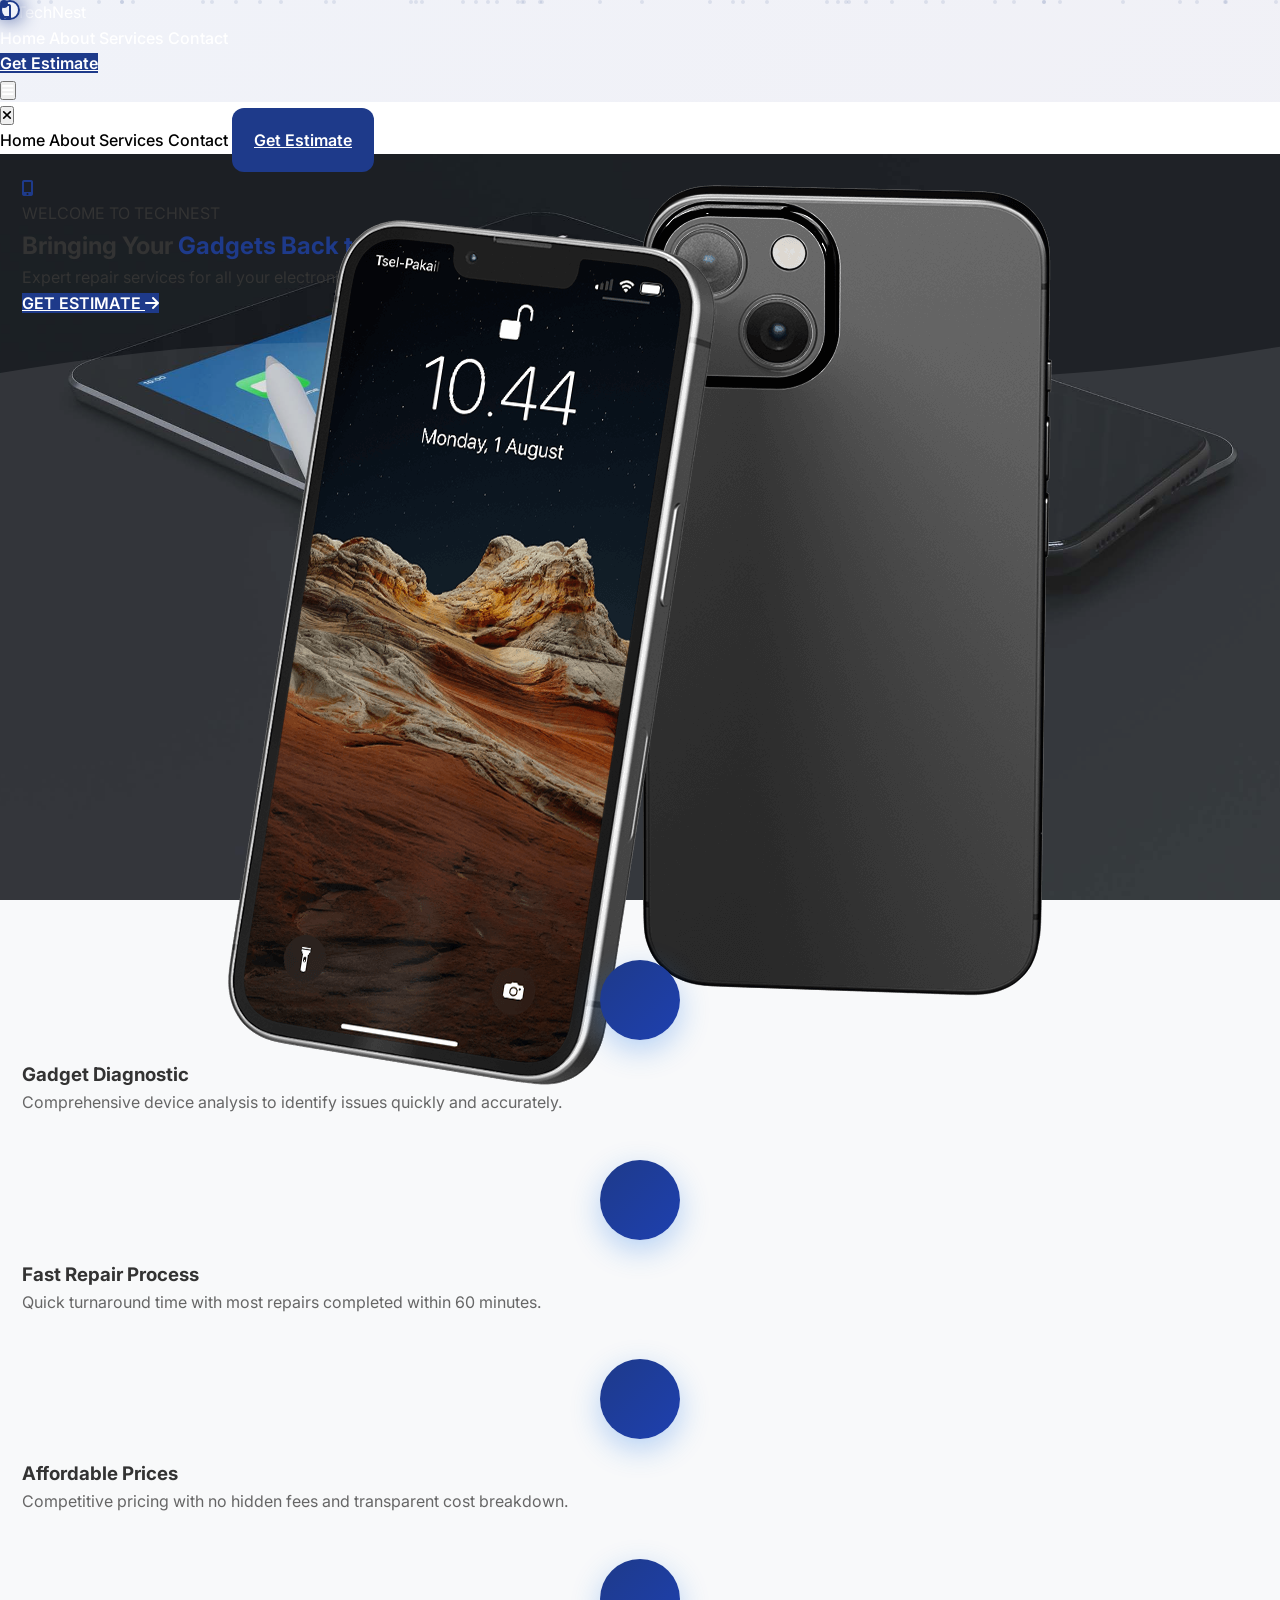
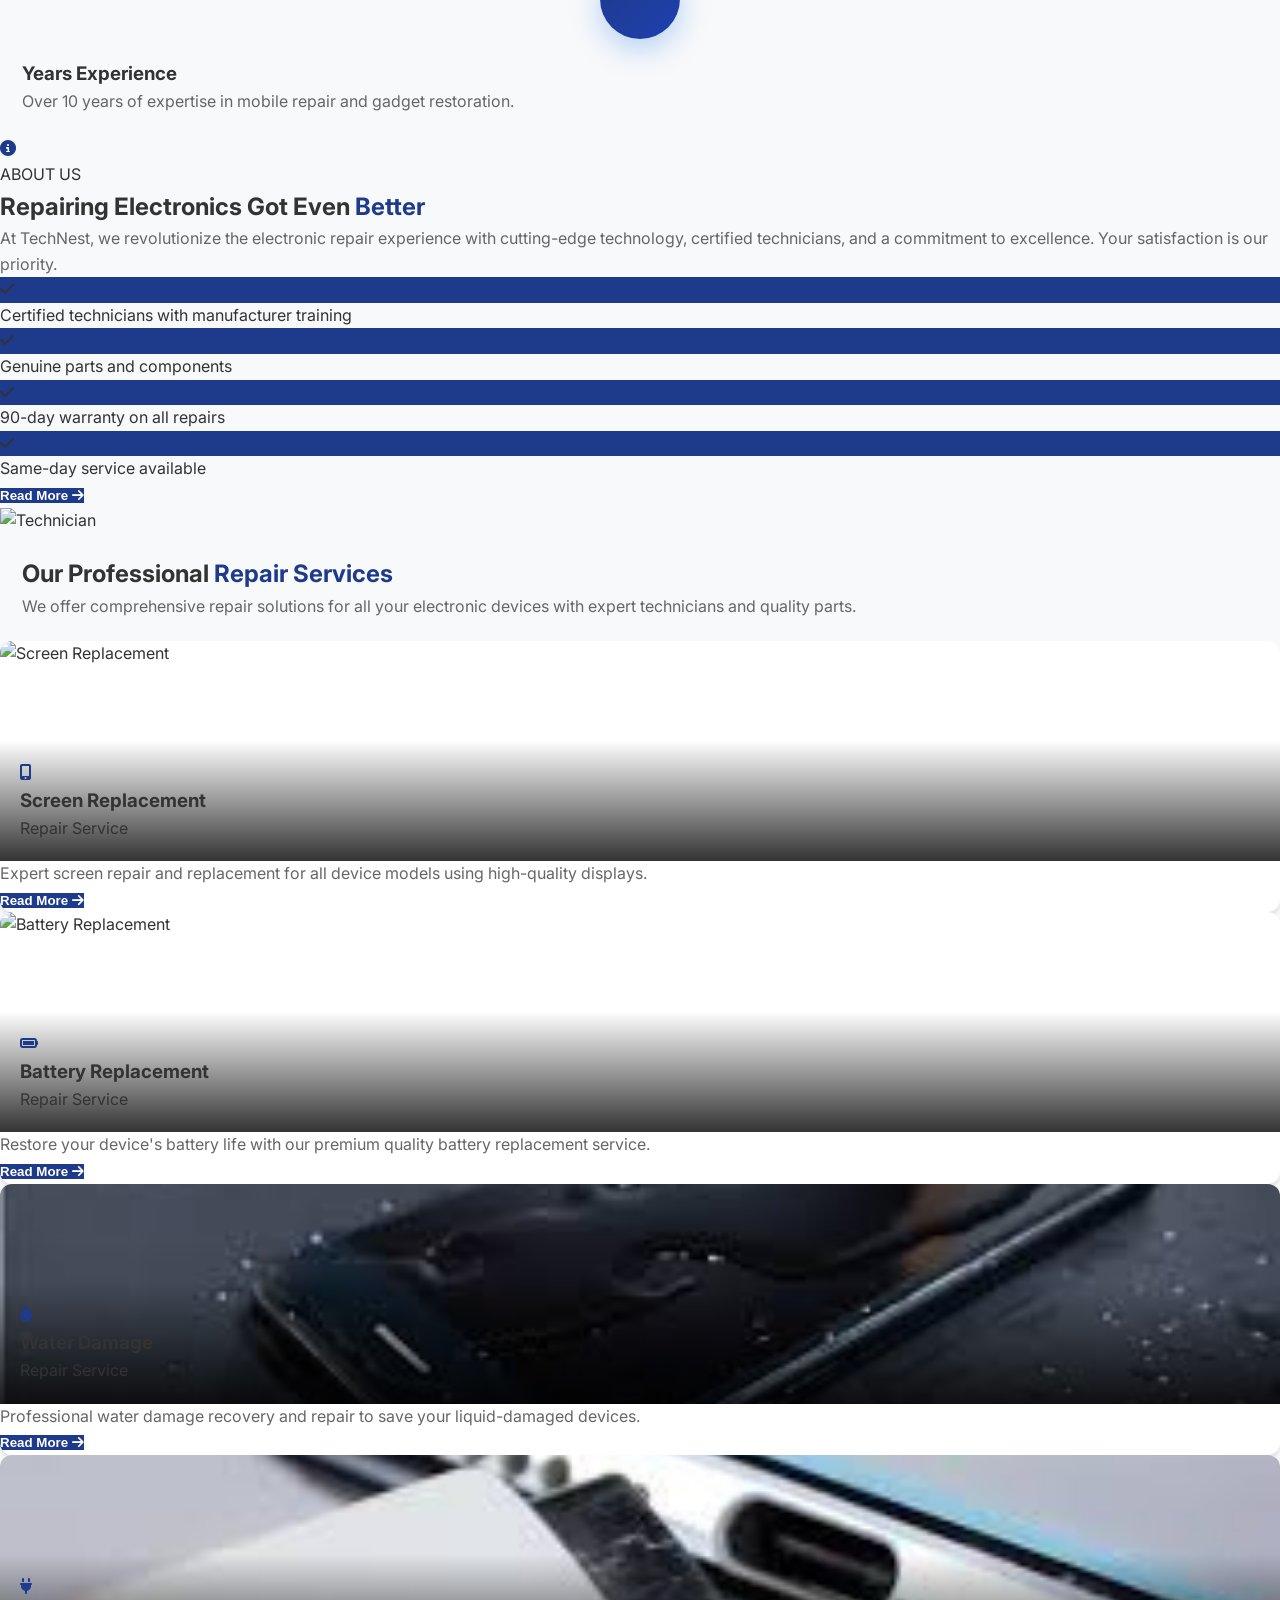
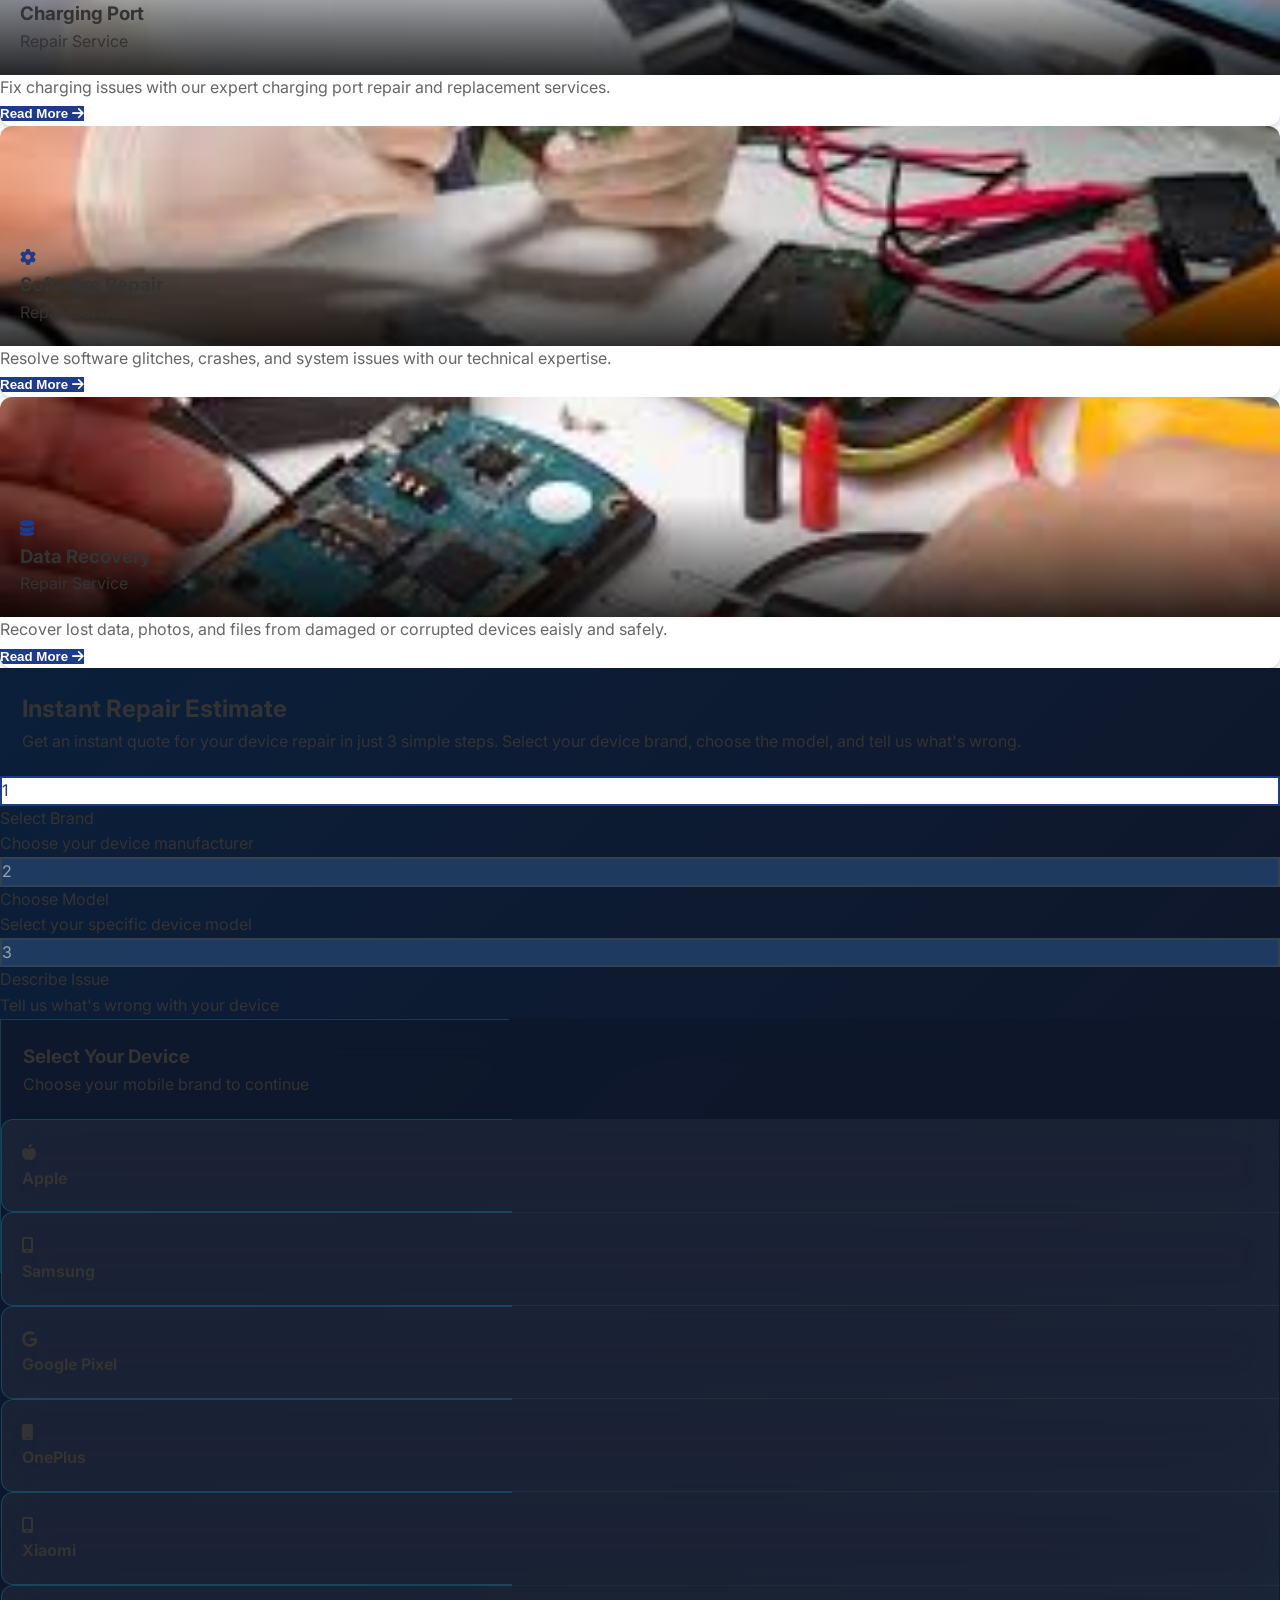
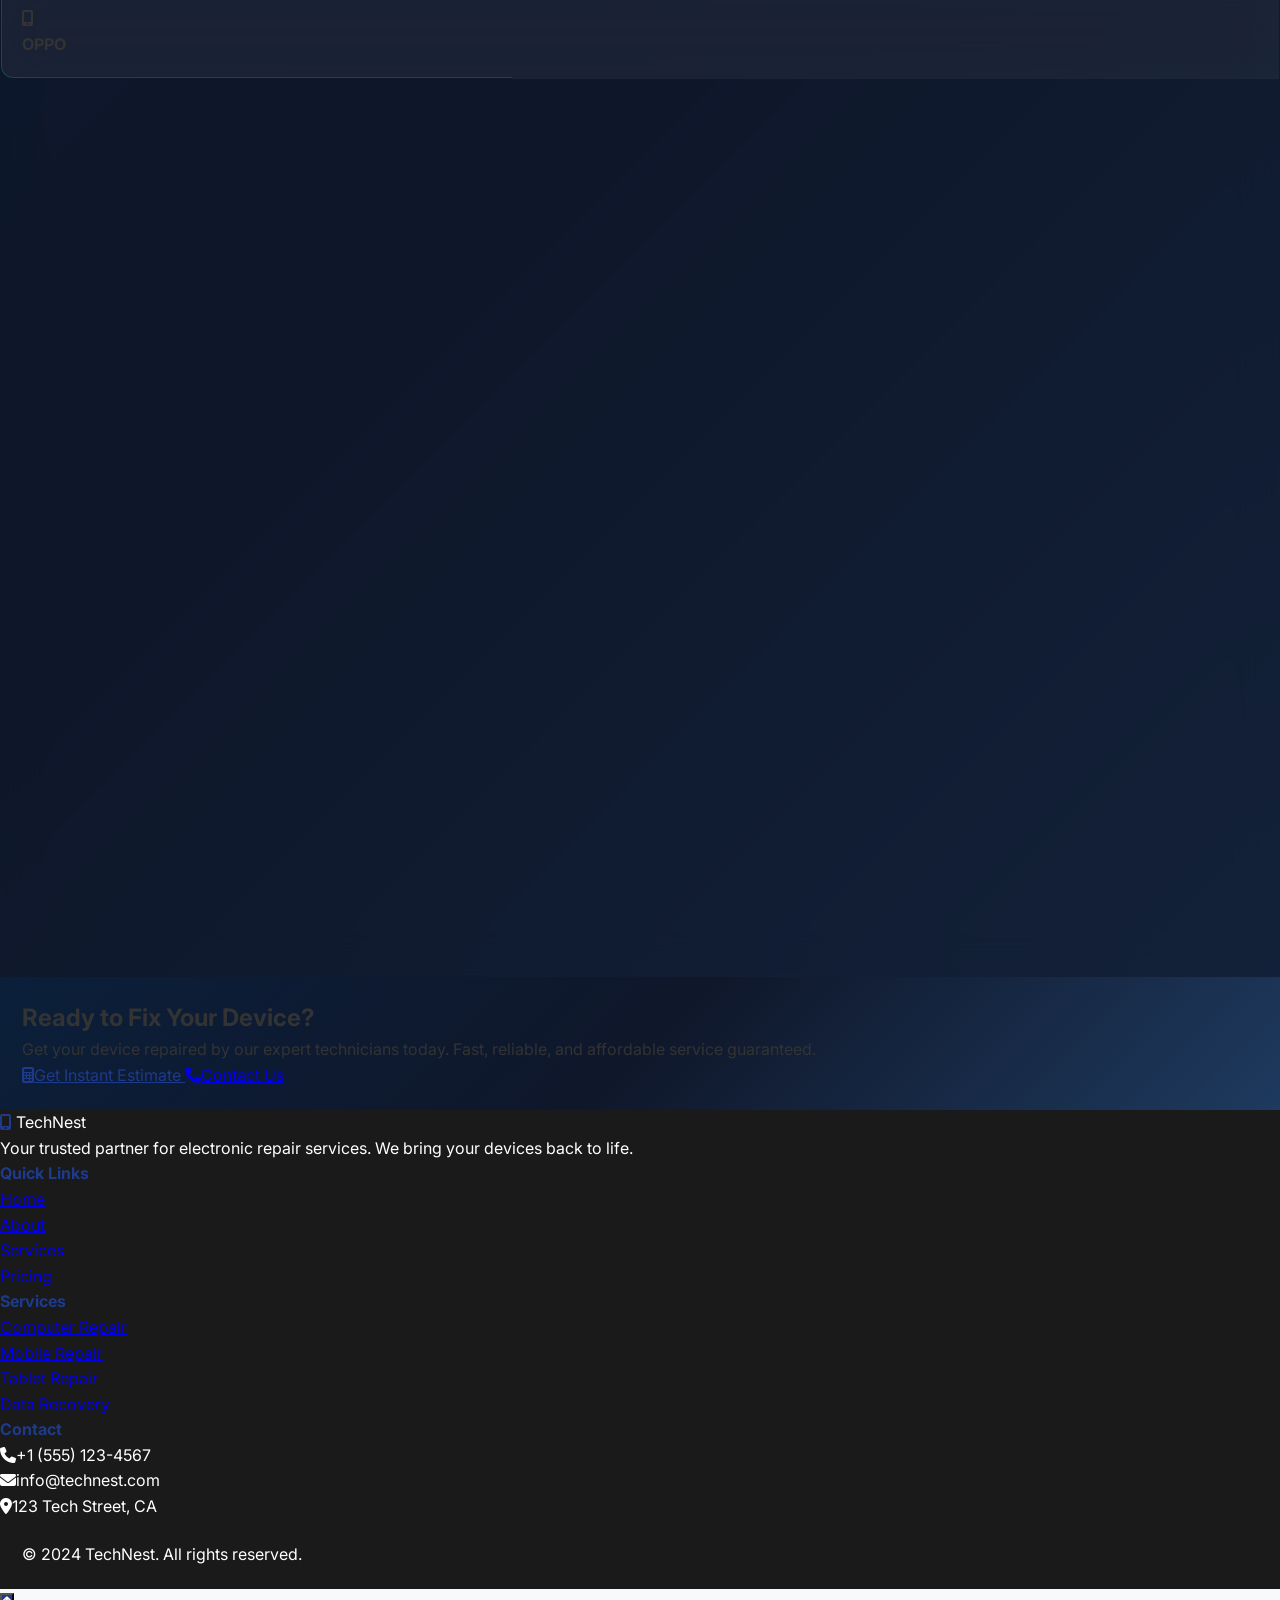
==== commit c260e235: "pages added" ====
--- a/index.html
+++ b/index.html
@@ -54,9 +54,9 @@
         
         /* Step Indicators */
         .step-active {
-            background: #22d3ee !important;
-            color: #0b1f3a !important;
-            border: none !important;
+            background: white !important;
+            color: var(--primary-color) !important;
+            border: 2px solid var(--primary-color) !important;
         }
         .step-inactive {
             background: #1e3a5f;
@@ -110,9 +110,9 @@
                 <!-- Desktop Navigation - Centered -->
                 <nav class="hidden lg:flex items-center justify-center space-x-10 text-lg font-medium absolute left-1/2 transform -translate-x-1/2">
                     <a href="#home" class="nav-link" style="color: var(--text-dark);">Home</a>
-                    <a href="#about" class="nav-link" style="color: var(--text-dark);">About</a>
-                    <a href="#services" class="nav-link" style="color: var(--text-dark);">Services</a>
-                    <a href="#contact" class="nav-link" style="color: var(--text-dark);">Contact</a>
+                    <a href="about.html" class="nav-link" style="color: var(--text-dark);">About</a>
+                    <a href="services.html" class="nav-link" style="color: var(--text-dark);">Services</a>
+                    <a href="contact.html" class="nav-link" style="color: var(--text-dark);">Contact</a>
                 </nav>
                 
                 <!-- Get Started Button -->
@@ -131,15 +131,15 @@
     </header>
     
     <!-- Mobile Menu -->
-    <div class="mobile-menu fixed top-0 right-0 w-80 h-full z-[60] p-6 shadow-2xl bg-white" id="mobileMenu">
+    <div class="mobile-menu fixed top-0 right-0 w-80 h-full z-[60] p-6 shadow-2xl bg-white hidden lg:hidden" id="mobileMenu">
         <button class="text-2xl mb-8" id="closeMobileMenu">
             <i class="fas fa-times"></i>
         </button>
         <div class="flex flex-col space-y-4">
             <a href="#home" class="nav-link py-2 text-black">Home</a>
-            <a href="#about" class="nav-link py-2 text-black">About</a>
-            <a href="#services" class="nav-link py-2 text-black">Services</a>
-            <a href="#contact" class="nav-link py-2 text-black">Contact</a>
+            <a href="about.html" class="nav-link py-2 text-black">About</a>
+            <a href="services.html" class="nav-link py-2 text-black">Services</a>
+            <a href="contact.html" class="nav-link py-2 text-black">Contact</a>
             <a href="#pricing" class="btn-glow px-6 py-2 rounded-full w-full text-center inline-block text-white">
                 Get Estimate
             </a>
@@ -490,9 +490,9 @@
                     <!-- Vertical Progress Indicator -->
                     <div class="flex flex-row lg:flex-col justify-center lg:justify-start space-x-4 lg:space-x-0 lg:space-y-6">
                         <div class="flex items-center space-x-3" id="step1Indicator">
-                            <div class="w-8 h-8 sm:w-10 sm:h-10 rounded-full flex items-center justify-center font-bold transition-all duration-500 step-active text-sm" id="step1Circle">1</div>
+                            <div class="w-8 h-8 sm:w-10 sm:h-10 rounded-full flex items-center justify-center font-bold transition-all duration-500 step-active text-sm" id="step1Circle" style="background-color: white; color: var(--primary-color);">1</div>
                             <div class="hidden sm:block">
-                                <p class="font-semibold text-cyan-400 text-sm" id="step1Text">Select Brand</p>
+                                <p class="font-semibold text-white text-sm" id="step1Text">Select Brand</p>
                                 <p class="text-xs text-gray-400 hidden lg:block">Choose your device manufacturer</p>
                             </div>
                         </div>
@@ -532,7 +532,7 @@
                             
                             <div class="grid grid-cols-3 gap-3 max-w-lg mx-auto">
                                 <!-- Apple -->
-                                <div class="brand-card group cursor-pointer rounded-xl p-4 transition-all duration-300 hover:scale-105 text-center glass-card-premium" onclick="selectBrand('Apple')">
+                                <div class="brand-card group cursor-pointer rounded-xl p-4 text-center glass-card-premium" onclick="selectBrand('Apple')">
                                     <div class="w-12 h-12 rounded-full mx-auto mb-2 flex items-center justify-center bg-white/10 group-hover:shadow-lg transition-all">
                                         <i class="fas fa-apple-alt text-2xl text-cyan-400"></i>
                                     </div>
@@ -540,7 +540,7 @@
                                 </div>
                                 
                                 <!-- Samsung -->
-                                <div class="brand-card group cursor-pointer rounded-xl p-4 transition-all duration-300 hover:scale-105 text-center glass-card-premium" onclick="selectBrand('Samsung')">
+                                <div class="brand-card group cursor-pointer rounded-xl p-4 text-center glass-card-premium" onclick="selectBrand('Samsung')">
                                     <div class="w-12 h-12 rounded-full mx-auto mb-2 flex items-center justify-center bg-white/10 group-hover:shadow-lg transition-all">
                                         <i class="fas fa-mobile-alt text-2xl text-sky-400"></i>
                                     </div>
@@ -548,7 +548,7 @@
                                 </div>
                                 
                                 <!-- Google Pixel -->
-                                <div class="brand-card group cursor-pointer rounded-xl p-4 transition-all duration-300 hover:scale-105 text-center glass-card-premium" onclick="selectBrand('Google Pixel')">
+                                <div class="brand-card group cursor-pointer rounded-xl p-4 text-center glass-card-premium" onclick="selectBrand('Google Pixel')">
                                     <div class="w-12 h-12 rounded-full mx-auto mb-2 flex items-center justify-center bg-white/10 group-hover:shadow-lg transition-all">
                                         <i class="fab fa-google text-2xl text-amber-400"></i>
                                     </div>
@@ -556,7 +556,7 @@
                                 </div>
                                 
                                 <!-- OnePlus -->
-                                <div class="brand-card group cursor-pointer rounded-xl p-4 transition-all duration-300 hover:scale-105 text-center glass-card-premium" onclick="selectBrand('OnePlus')">
+                                <div class="brand-card group cursor-pointer rounded-xl p-4 text-center glass-card-premium" onclick="selectBrand('OnePlus')">
                                     <div class="w-12 h-12 rounded-full mx-auto mb-2 flex items-center justify-center bg-white/10 group-hover:shadow-lg transition-all">
                                         <i class="fas fa-mobile text-2xl text-pink-400"></i>
                                     </div>
@@ -564,7 +564,7 @@
                                 </div>
                                 
                                 <!-- Xiaomi -->
-                                <div class="brand-card group cursor-pointer rounded-xl p-4 transition-all duration-300 hover:scale-105 text-center glass-card-premium" onclick="selectBrand('Xiaomi')">
+                                <div class="brand-card group cursor-pointer rounded-xl p-4 text-center glass-card-premium" onclick="selectBrand('Xiaomi')">
                                     <div class="w-12 h-12 rounded-full mx-auto mb-2 flex items-center justify-center bg-white/10 group-hover:shadow-lg transition-all">
                                         <i class="fas fa-mobile-alt text-2xl text-emerald-400"></i>
                                     </div>
@@ -572,7 +572,7 @@
                                 </div>
                                 
                                 <!-- OPPO -->
-                                <div class="brand-card group cursor-pointer rounded-xl p-4 transition-all duration-300 hover:scale-105 text-center glass-card-premium" onclick="selectBrand('OPPO')">
+                                <div class="brand-card group cursor-pointer rounded-xl p-4 text-center glass-card-premium" onclick="selectBrand('OPPO')">
                                     <div class="w-12 h-12 rounded-full mx-auto mb-2 flex items-center justify-center bg-white/10 group-hover:shadow-lg transition-all">
                                         <i class="fas fa-mobile-alt text-2xl text-violet-400"></i>
                                     </div>
@@ -597,7 +597,7 @@
                         </div>
                         
                         <!-- STEP 3: SELECT ISSUE & ESTIMATE -->
-                        <div id="step3" class="step-container absolute inset-0 overflow-hidden" style="transform: translateX(100%); opacity: 0; pointer-events: none; z-index: 1;">
+                        <div id="step3" class="step-container absolute inset-0 overflow-hidden" style="transform: translateX(100%); opacity: 0; pointer-events: none; z-index: 5;">
                             <!-- Back button to Step 2 -->
                             <button onclick="goToStep(2)" class="absolute top-4 left-4 z-50 flex items-center space-x-2 text-gray-400 hover:text-cyan-400 transition-colors px-3 py-2 rounded-lg hover:bg-white/5 text-sm" style="pointer-events: auto;">
                                 <i class="fas fa-arrow-left"></i>
@@ -613,7 +613,7 @@
                                 
                                 <div id="issueCardsGrid" class="grid grid-cols-3 gap-3 max-w-lg mx-auto mb-4" style="pointer-events: auto;">
                                     <!-- Broken Screen -->
-                                    <div class="issue-card group cursor-pointer rounded-xl p-4 transition-all duration-300 hover:scale-105 text-center glass-card-premium" onclick="selectIssue('screen')">
+                                    <div class="issue-card group cursor-pointer rounded-xl p-4 text-center glass-card-premium" onclick="selectIssue('screen')">
                                         <div class="w-10 h-10 rounded-full mx-auto mb-2 flex items-center justify-center bg-red-500/20">
                                             <i class="fas fa-mobile-alt text-xl text-red-400"></i>
                                         </div>
@@ -622,7 +622,7 @@
                                     </div>
                                     
                                     <!-- Battery Issue -->
-                                    <div class="issue-card group cursor-pointer rounded-xl p-4 transition-all duration-300 hover:scale-105 text-center glass-card-premium" onclick="selectIssue('battery')">
+                                    <div class="issue-card group cursor-pointer rounded-xl p-4 text-center glass-card-premium" onclick="selectIssue('battery')">
                                         <div class="w-10 h-10 rounded-full mx-auto mb-2 flex items-center justify-center bg-amber-500/20">
                                             <i class="fas fa-battery-quarter text-xl text-amber-400"></i>
                                         </div>
@@ -631,7 +631,7 @@
                                     </div>
                                     
                                     <!-- Water Damage -->
-                                    <div class="issue-card group cursor-pointer rounded-xl p-4 transition-all duration-300 hover:scale-105 text-center glass-card-premium" onclick="selectIssue('water')">
+                                    <div class="issue-card group cursor-pointer rounded-xl p-4 text-center glass-card-premium" onclick="selectIssue('water')">
                                         <div class="w-10 h-10 rounded-full mx-auto mb-2 flex items-center justify-center bg-blue-500/20">
                                             <i class="fas fa-tint text-xl text-blue-400"></i>
                                         </div>
@@ -640,7 +640,7 @@
                                     </div>
                                     
                                     <!-- Charging Port -->
-                                    <div class="issue-card group cursor-pointer rounded-xl p-4 transition-all duration-300 hover:scale-105 text-center glass-card-premium" onclick="selectIssue('charging')">
+                                    <div class="issue-card group cursor-pointer rounded-xl p-4 text-center glass-card-premium" onclick="selectIssue('charging')">
                                         <div class="w-10 h-10 rounded-full mx-auto mb-2 flex items-center justify-center bg-emerald-500/20">
                                             <i class="fas fa-plug text-xl text-emerald-400"></i>
                                         </div>
@@ -651,7 +651,7 @@
                             </div>
                             
                             <!-- Price Estimate View (initially hidden off-screen to right) -->
-                            <div id="priceEstimateView" class="absolute inset-0 flex items-center justify-center p-4 lg:p-6" style="transform: translateX(100%);">
+                            <div id="priceEstimateView" class="absolute inset-0 flex items-center justify-center p-4 lg:p-6" style="transform: translateX(100%); opacity: 0; pointer-events: none;">
                                 <div class="relative max-w-sm w-full mx-auto rounded-xl p-6 text-center" style="background: rgba(34, 211, 238, 0.1); border: 2px solid #22d3ee; backdrop-filter: blur(10px);">
                                     <!-- Back to issues button -->
                                     <button onclick="showIssueSelection()" class="absolute top-3 left-3 flex items-center space-x-1 text-gray-400 hover:text-cyan-400 transition-colors px-2 py-1 rounded-lg hover:bg-white/5 text-xs">
@@ -754,13 +754,13 @@
                     indicator.classList.remove('opacity-50');
                     circle.classList.add('step-active');
                     circle.classList.remove('step-inactive');
-                    text.classList.add('text-cyan-400');
+                    text.classList.add('text-white');
                     text.classList.remove('text-gray-400');
                 } else {
                     indicator.classList.add('opacity-50');
                     circle.classList.remove('step-active');
                     circle.classList.add('step-inactive');
-                    text.classList.remove('text-cyan-400');
+                    text.classList.remove('text-white');
                     text.classList.add('text-gray-400');
                 }
             });
@@ -783,7 +783,7 @@
             
             models.forEach((model, index) => {
                 const card = document.createElement('div');
-                card.className = 'model-card group cursor-pointer rounded-xl p-5 transition-all duration-300 hover:scale-105 text-center glass-card-premium';
+                card.className = 'model-card group cursor-pointer rounded-xl p-5 text-center glass-card-premium';
                 card.onclick = () => selectModel(model);
                 card.innerHTML = `
                     <div class="w-12 h-12 rounded-full mx-auto mb-3 flex items-center justify-center bg-cyan-400/20">
@@ -814,6 +814,9 @@
             
             document.getElementById('issueType').textContent = repairPrices[issue].name;
             document.getElementById('deviceInfo').textContent = estimateState.brand + ' ' + estimateState.model;
+            
+            // Enable pointer events on price view before animation
+            document.getElementById('priceEstimateView').style.pointerEvents = 'auto';
             
             // Animate issue selection view out to left
             gsap.to('#issueSelectionView', {
@@ -841,12 +844,15 @@
             estimateState.issue = '';
             estimateState.price = 0;
             
-            // Animate price estimate view out to right
+            // Animate price estimate view out to right and disable pointer events
             gsap.to('#priceEstimateView', {
                 x: '100%',
                 opacity: 0,
                 duration: 0.5,
-                ease: 'power3.inOut'
+                ease: 'power3.inOut',
+                onComplete: () => {
+                    document.getElementById('priceEstimateView').style.pointerEvents = 'none';
+                }
             });
             
             // Animate issue selection view back in from left
@@ -887,216 +893,8 @@
         }
     </script>
 
-    <!-- Reviews Section -->
-    <section class="py-16 sm:py-20 px-4 sm:px-6" style="background: var(--light-bg);">
-        <div class="container mx-auto">
-            <div class="text-center mb-12 sm:mb-16">
-                <h2 class="text-3xl sm:text-4xl lg:text-5xl font-bold mb-4 sm:mb-6">
-                    Positive Reviews From
-                    <span class="block" style="color: var(--primary-color);">Customers</span>
-                </h2>
-                <p class="text-base sm:text-lg px-4" style="color: var(--text-light);">
-                    See what our happy customers say about their repair experience with TechNest.
-                </p>
-            </div>
-            
-            <!-- Testimonials Carousel -->
-            <div class="swiper testimonials-carousel pb-12">
-                <div class="swiper-wrapper">
-                    <!-- Testimonial 1 -->
-                    <div class="swiper-slide">
-                        <div class="bg-white rounded-2xl p-6 sm:p-8 shadow-xl h-full mx-2">
-                            <div class="flex mb-4">
-                                <i class="fas fa-star" style="color: #ffd700;"></i>
-                                <i class="fas fa-star" style="color: #ffd700;"></i>
-                                <i class="fas fa-star" style="color: #ffd700;"></i>
-                                <i class="fas fa-star" style="color: #ffd700;"></i>
-                                <i class="fas fa-star" style="color: #ffd700;"></i>
-                            </div>
-                            <p style="color: var(--text-light);" class="mb-6 text-sm sm:text-base">
-                                "My iPhone screen was completely shattered after I dropped it. TechNest fixed it in just 2 hours and it looks brand new. Amazing service and very professional team!"
-                            </p>
-                            <div class="flex items-center">
-                                <img src="https://randomuser.me/api/portraits/men/32.jpg" alt="Customer" class="w-10 h-10 sm:w-12 sm:h-12 rounded-full mr-3 sm:mr-4">
-                                <div>
-                                    <p class="font-semibold text-sm sm:text-base" style="color: var(--text-dark);">Michael Chen</p>
-                                    <p class="text-xs sm:text-sm" style="color: var(--text-light);">iPhone 14 Pro Repair</p>
-                                </div>
-                            </div>
-                        </div>
-                    </div>
-                    
-                    <!-- Testimonial 2 -->
-                    <div class="swiper-slide">
-                        <div class="bg-white rounded-2xl p-6 sm:p-8 shadow-xl h-full mx-2">
-                            <div class="flex mb-4">
-                                <i class="fas fa-star" style="color: #ffd700;"></i>
-                                <i class="fas fa-star" style="color: #ffd700;"></i>
-                                <i class="fas fa-star" style="color: #ffd700;"></i>
-                                <i class="fas fa-star" style="color: #ffd700;"></i>
-                                <i class="fas fa-star" style="color: #ffd700;"></i>
-                            </div>
-                            <p style="color: var(--text-light);" class="mb-6 text-sm sm:text-base">
-                                "Water damage ruined my Samsung Galaxy. I thought all my data was lost forever, but TechNest recovered everything and repaired my phone. Best repair shop in town!"
-                            </p>
-                            <div class="flex items-center">
-                                <img src="https://randomuser.me/api/portraits/women/44.jpg" alt="Customer" class="w-10 h-10 sm:w-12 sm:h-12 rounded-full mr-3 sm:mr-4">
-                                <div>
-                                    <p class="font-semibold text-sm sm:text-base" style="color: var(--text-dark);">Sarah Williams</p>
-                                    <p class="text-xs sm:text-sm" style="color: var(--text-light);">Samsung S23 Ultra Repair</p>
-                                </div>
-                            </div>
-                        </div>
-                    </div>
-                    
-                    <!-- Testimonial 3 -->
-                    <div class="swiper-slide">
-                        <div class="bg-white rounded-2xl p-6 sm:p-8 shadow-xl h-full mx-2">
-                            <div class="flex mb-4">
-                                <i class="fas fa-star" style="color: #ffd700;"></i>
-                                <i class="fas fa-star" style="color: #ffd700;"></i>
-                                <i class="fas fa-star" style="color: #ffd700;"></i>
-                                <i class="fas fa-star" style="color: #ffd700;"></i>
-                                <i class="fas fa-star" style="color: #ffd700;"></i>
-                            </div>
-                            <p style="color: var(--text-light);" class="mb-6 text-sm sm:text-base">
-                                "My laptop wouldn't turn on after a power surge. They diagnosed the issue quickly and replaced the motherboard at a very fair price. Highly recommend their computer repair service!"
-                            </p>
-                            <div class="flex items-center">
-                                <img src="https://randomuser.me/api/portraits/men/67.jpg" alt="Customer" class="w-10 h-10 sm:w-12 sm:h-12 rounded-full mr-3 sm:mr-4">
-                                <div>
-                                    <p class="font-semibold text-sm sm:text-base" style="color: var(--text-dark);">David Rodriguez</p>
-                                    <p class="text-xs sm:text-sm" style="color: var(--text-light);">MacBook Pro Repair</p>
-                                </div>
-                            </div>
-                        </div>
-                    </div>
-                    
-                    <!-- Testimonial 4 -->
-                    <div class="swiper-slide">
-                        <div class="bg-white rounded-2xl p-6 sm:p-8 shadow-xl h-full mx-2">
-                            <div class="flex mb-4">
-                                <i class="fas fa-star" style="color: #ffd700;"></i>
-                                <i class="fas fa-star" style="color: #ffd700;"></i>
-                                <i class="fas fa-star" style="color: #ffd700;"></i>
-                                <i class="fas fa-star" style="color: #ffd700;"></i>
-                                <i class="fas fa-star" style="color: #ffd700;"></i>
-                            </div>
-                            <p style="color: var(--text-light);" class="mb-6 text-sm sm:text-base">
-                                "Fast and reliable iPad repair service! My charging port was completely broken and They diagnosed the issue they had it working like new in under an Great prices too!"
-                            </p>
-                            <div class="flex items-center">
-                                <img src="https://randomuser.me/api/portraits/women/28.jpg" alt="Customer" class="w-10 h-10 sm:w-12 sm:h-12 rounded-full mr-3 sm:mr-4">
-                                <div>
-                                    <p class="font-semibold text-sm sm:text-base" style="color: var(--text-dark);">Emily Thompson</p>
-                                    <p class="text-xs sm:text-sm" style="color: var(--text-light);">iPad Air 5 Repair</p>
-                                </div>
-                            </div>
-                        </div>
-                    </div>
-                    
-                    <!-- Testimonial 5 -->
-                    <div class="swiper-slide">
-                        <div class="bg-white rounded-2xl p-6 sm:p-8 shadow-xl h-full mx-2">
-                            <div class="flex mb-4">
-                                <i class="fas fa-star" style="color: #ffd700;"></i>
-                                <i class="fas fa-star" style="color: #ffd700;"></i>
-                                <i class="fas fa-star" style="color: #ffd700;"></i>
-                                <i class="fas fa-star" style="color: #ffd700;"></i>
-                                <i class="fas fa-star" style="color: #ffd700;"></i>
-                            </div>
-                            <p style="color: var(--text-light);" class="mb-6 text-sm sm:text-base">
-                                "Dropped my Pixel in the pool and thought it was dead. These guys are miracle workers - saved all my photos and got my phone working perfectly again!"
-                            </p>
-                            <div class="flex items-center">
-                                <img src="https://randomuser.me/api/portraits/men/45.jpg" alt="Customer" class="w-10 h-10 sm:w-12 sm:h-12 rounded-full mr-3 sm:mr-4">
-                                <div>
-                                    <p class="font-semibold text-sm sm:text-base" style="color: var(--text-dark);">James Anderson</p>
-                                    <p class="text-xs sm:text-sm" style="color: var(--text-light);">Google Pixel 7 Repair</p>
-                                </div>
-                            </div>
-                        </div>
-                    </div>
-                    
-                    <!-- Testimonial 6 -->
-                    <div class="swiper-slide">
-                        <div class="bg-white rounded-2xl p-6 sm:p-8 shadow-xl h-full mx-2">
-                            <div class="flex mb-4">
-                                <i class="fas fa-star" style="color: #ffd700;"></i>
-                                <i class="fas fa-star" style="color: #ffd700;"></i>
-                                <i class="fas fa-star" style="color: #ffd700;"></i>
-                                <i class="fas fa-star" style="color: #ffd700;"></i>
-                                <i class="fas fa-star" style="color: #ffd700;"></i>
-                            </div>
-                            <p style="color: var(--text-light);" class="mb-6 text-sm sm:text-base">
-                                "My daughter's laptop had a virus and was running extremely slow.They diagnosed the issue. TechNest cleaned it up and installed proper protection. Now it runs like new!"
-                            </p>
-                            <div class="flex items-center">
-                                <img src="https://randomuser.me/api/portraits/women/65.jpg" alt="Customer" class="w-10 h-10 sm:w-12 sm:h-12 rounded-full mr-3 sm:mr-4">
-                                <div>
-                                    <p class="font-semibold text-sm sm:text-base" style="color: var(--text-dark);">Lisa Martinez</p>
-                                    <p class="text-xs sm:text-sm" style="color: var(--text-light);">Dell Laptop Repair</p>
-                                </div>
-                            </div>
-                        </div>
-                    </div>
-                </div>
-                
-                <!-- Pagination Dots -->
-                <div class="swiper-pagination"></div>
-            </div>
-        </div>
-    </section>
-    
-    <!-- Testimonials Carousel Script -->
-    <script>
-        document.addEventListener('DOMContentLoaded', function() {
-            new Swiper('.testimonials-carousel', {
-                slidesPerView: 1,
-                spaceBetween: 20,
-                loop: true,
-                autoplay: {
-                    delay: 3000,
-                    disableOnInteraction: false,
-                    pauseOnMouseEnter: true
-                },
-                pagination: {
-                    el: '.swiper-pagination',
-                    clickable: true,
-                    dynamicBullets: true
-                },
-                breakpoints: {
-                    640: {
-                        slidesPerView: 1,
-                        spaceBetween: 20
-                    },
-                    768: {
-                        slidesPerView: 2,
-                        spaceBetween: 30
-                    },
-                    1024: {
-                        slidesPerView: 3,
-                        spaceBetween: 30
-                    }
-                }
-            });
-        });
-    </script>
-
     <!-- CTA Section -->
     <section class="py-16 sm:py-20 px-4 sm:px-6 relative overflow-hidden" style="background: linear-gradient(135deg, #0b1f3a 0%, #0f172a 50%, #1e3a5f 100%);">
-        <style>
-            .cta-btn {
-                box-shadow: none !important;
-                transition: none !important;
-            }
-            .cta-btn:hover,
-            .cta-btn:focus,
-            .cta-btn:active {
-                box-shadow: none !important;
-                transform: none !important;
-            }
-        </style>
         <div class="container mx-auto text-center relative z-10">
             <h2 class="text-2xl sm:text-3xl lg:text-4xl font-bold text-white mb-4">
                 Ready to Fix Your Device?
--- a/assets/css/style.css
+++ b/assets/css/style.css
@@ -856,6 +856,151 @@
     visibility: visible;
 }
 
+/* GLOBAL - Remove ALL hover animations from entire website */
+*,
+*::before,
+*::after {
+    transition: none !important;
+    animation: none !important;
+    transform: none !important;
+}
+
+*:hover,
+*:focus,
+*:active {
+    transition: none !important;
+    transform: none !important;
+    box-shadow: none !important;
+    animation: none !important;
+}
+
+/* Allow animations for specific elements */
+.animate-bounce-x {
+    animation: bounceRight 1s ease-in-out infinite !important;
+}
+
+/* Allow transform for animated elements */
+.animate-bounce-x {
+    transform: inherit !important;
+}
+
+/* NAVBAR - Restore navbar animations */
+.navbar,
+.navbar * {
+    transition: all 0.3s ease !important;
+}
+
+/* HERO IMAGE - Restore hover animation */
+.hero-image-container,
+.hero-image-container * {
+    transition: all 0.4s ease !important;
+}
+
+.hero-image-container:hover {
+    transform: translateY(-15px) scale(1.03) rotate(2deg) !important;
+}
+
+.hero-image-container:hover .hero-phone-image {
+    box-shadow: 0 25px 50px rgba(0, 0, 0, 0.3) !important;
+}
+
+/* HERO SECTION BUTTON - Restore hover animation */
+.hero-section .btn-glow {
+    transition: all 0.3s ease !important;
+    position: relative;
+    overflow: hidden;
+}
+
+.hero-section .btn-glow:hover {
+    transform: translateY(-3px) !important;
+    box-shadow: 0 15px 35px rgba(30, 58, 138, 0.4) !important;
+}
+
+.hero-section .btn-glow::before {
+    content: '';
+    position: absolute;
+    top: 50%;
+    left: 50%;
+    width: 0;
+    height: 0;
+    background: rgba(255, 255, 255, 0.2);
+    border-radius: 50%;
+    transform: translate(-50%, -50%);
+    transition: width 0.6s ease, height 0.6s ease;
+}
+
+.hero-section .btn-glow:hover::before {
+    width: 300px;
+    height: 300px;
+}
+
+/* HERO BUTTON ARROW - Continuous bounce animation using margin instead of transform */
+.hero-section .btn-glow .animate-bounce-x {
+    display: inline-block;
+    animation: arrowBounceMargin 1s ease-in-out infinite !important;
+}
+
+@keyframes arrowBounceMargin {
+    0%, 100% {
+        margin-left: 0;
+    }
+    50% {
+        margin-left: 8px;
+    }
+}
+
+.nav-link {
+    transition: color 0.3s ease !important;
+    position: relative;
+    text-decoration: none;
+    font-weight: 500;
+}
+
+.nav-link::after {
+    content: '';
+    position: absolute;
+    bottom: -4px;
+    left: 0;
+    width: 0;
+    height: 3px;
+    background: var(--primary-color);
+    transition: width 0.3s ease !important;
+    z-index: 10;
+    border-radius: 2px;
+}
+
+.nav-link:hover::after {
+    width: 100% !important;
+}
+
+/* CTA Section - Remove all hover animations */
+.cta-btn {
+    transition: none !important;
+    transform: none !important;
+    box-shadow: none !important;
+}
+
+.cta-btn:hover,
+.cta-btn:focus,
+.cta-btn:active {
+    transition: none !important;
+    transform: none !important;
+    box-shadow: none !important;
+}
+
+/* First CTA button (Get Instant Estimate) - keep white background */
+a[href="#pricing"].cta-btn:hover {
+    background-color: white !important;
+    color: var(--primary-color) !important;
+}
+
+/* Second CTA button (Contact Us) - keep transparent background */
+a[href="#contact"].cta-btn:hover {
+    background-color: transparent !important;
+    color: white !important;
+    border-color: white !important;
+}
+
 /* Floating Animation */
 @keyframes floatAnimation {
     0%, 100% { transform: translateY(0px); }
@@ -869,26 +1014,46 @@
 /* Hero Section Styles */
 .hero-section {
     background: linear-gradient(135deg, #667eea 0%, #764ba2 100%);
-    color: white;
-    position: relative;
-    overflow: hidden;
 }
 
 .hero-section::before {
-    content: '';
-    position: absolute;
-    top: 0;
-    left: 0;
-    right: 0;
-    bottom: 0;
-    background: url('data:image/svg+xml,<svg xmlns="http://www.w3.org/2000/svg" viewBox="0 0 1440 320"><path fill="%23ffffff" fill-opacity="0.1" d="M0,96L48,112C96,128,192,160,288,160C384,160,480,128,576,122.7C672,117,768,139,864,133.3C960,128,1056,96,1152,90.7C1248,85,1344,107,1392,117.3L1440,128L1440,320L1392,320C1344,320,1248,320,1152,320C1056,320,960,320,864,320C768,320,672,320,576,320C480,320,384,320,288,320C192,320,96,320,48,320L0,320Z"></path></svg>') no-repeat bottom;
-    background-size: cover;
+content: '';
+position: absolute;
+top: 0;
+left: 0;
+right: 0;
+bottom: 0;
+background: url('data:image/svg+xml,<svg xmlns="http://www.w3.org/2000/svg" viewBox="0 0 1440 320"><path fill="%23ffffff" fill-opacity="0.1" d="M0,96L48,112C96,128,192,160,288,160C384,160,480,128,576,122.7C672,117,768,139,864,133.3C960,128,1056,96,1152,90.7C1248,85,1344,107,1392,117.3L1440,128L1440,320L1392,320C1344,320,1248,320,1152,320C1056,320,960,320,864,320C768,320,672,320,576,320C480,320,384,320,288,320C192,320,96,320,48,320L0,320Z"></path></svg>') no-repeat bottom;
+background-size: cover;
+}
+
+/* FEATURES SECTION - Card hover border animation */
+#features .text-center,
+section:nth-of-type(2) .text-center {
+transition: all 0.4s ease !important;
+border: 2px solid transparent !important;
+}
+
+#features .text-center:hover,
+section:nth-of-type(2) .text-center:hover {
+    border-color: rgba(30, 58, 138, 0.4) !important;
+    box-shadow: 0 10px 30px rgba(30, 58, 138, 0.15) !important;
+}
+
+/* Feature Icon Flip Animation */
+.feature-icon {
+transition: transform 0.6s ease !important;
+transform-style: preserve-3d !important;
+}
+
+.text-center:hover .feature-icon {
+transform: rotateY(180deg) !important;
 }
 
 /* Trust Section */
 .trust-item {
-    text-align: center;
-    padding: 20px;
+text-align: center;
+padding: 20px;
 }
 
 .trust-icon {
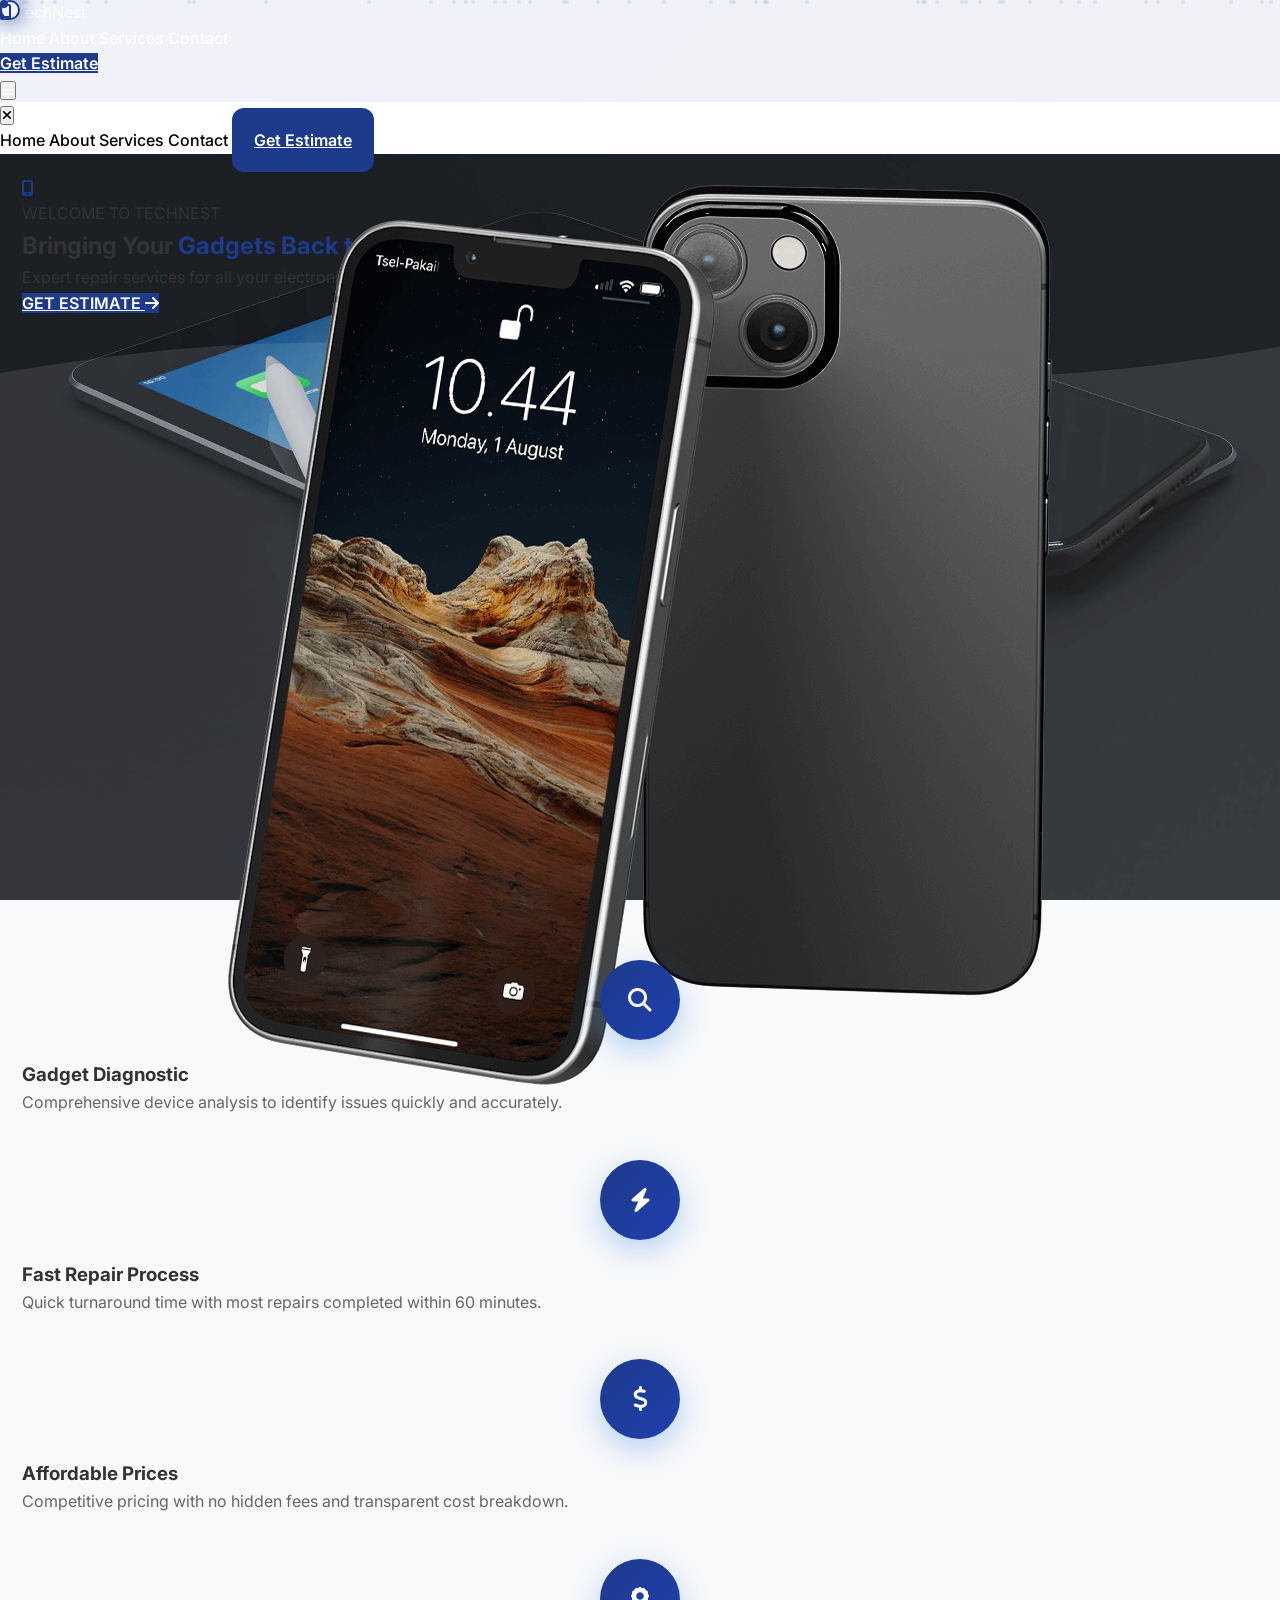
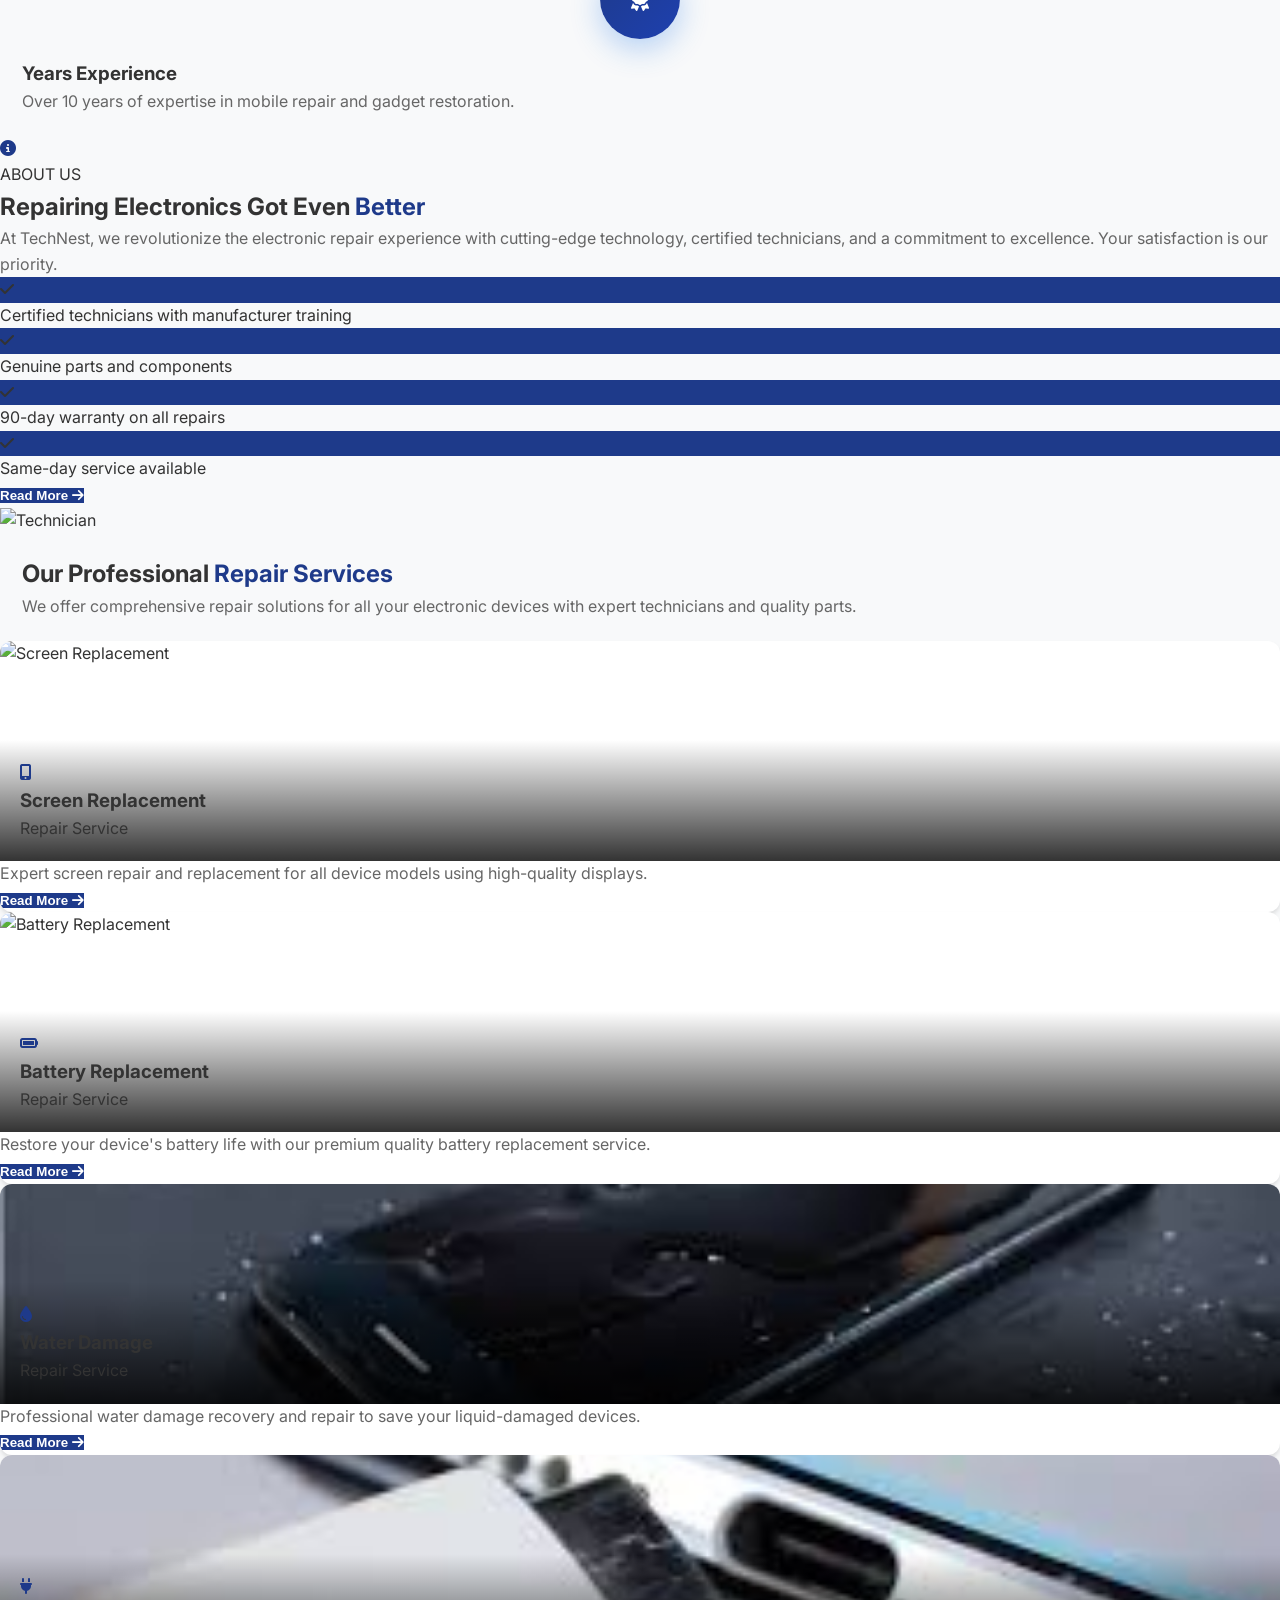
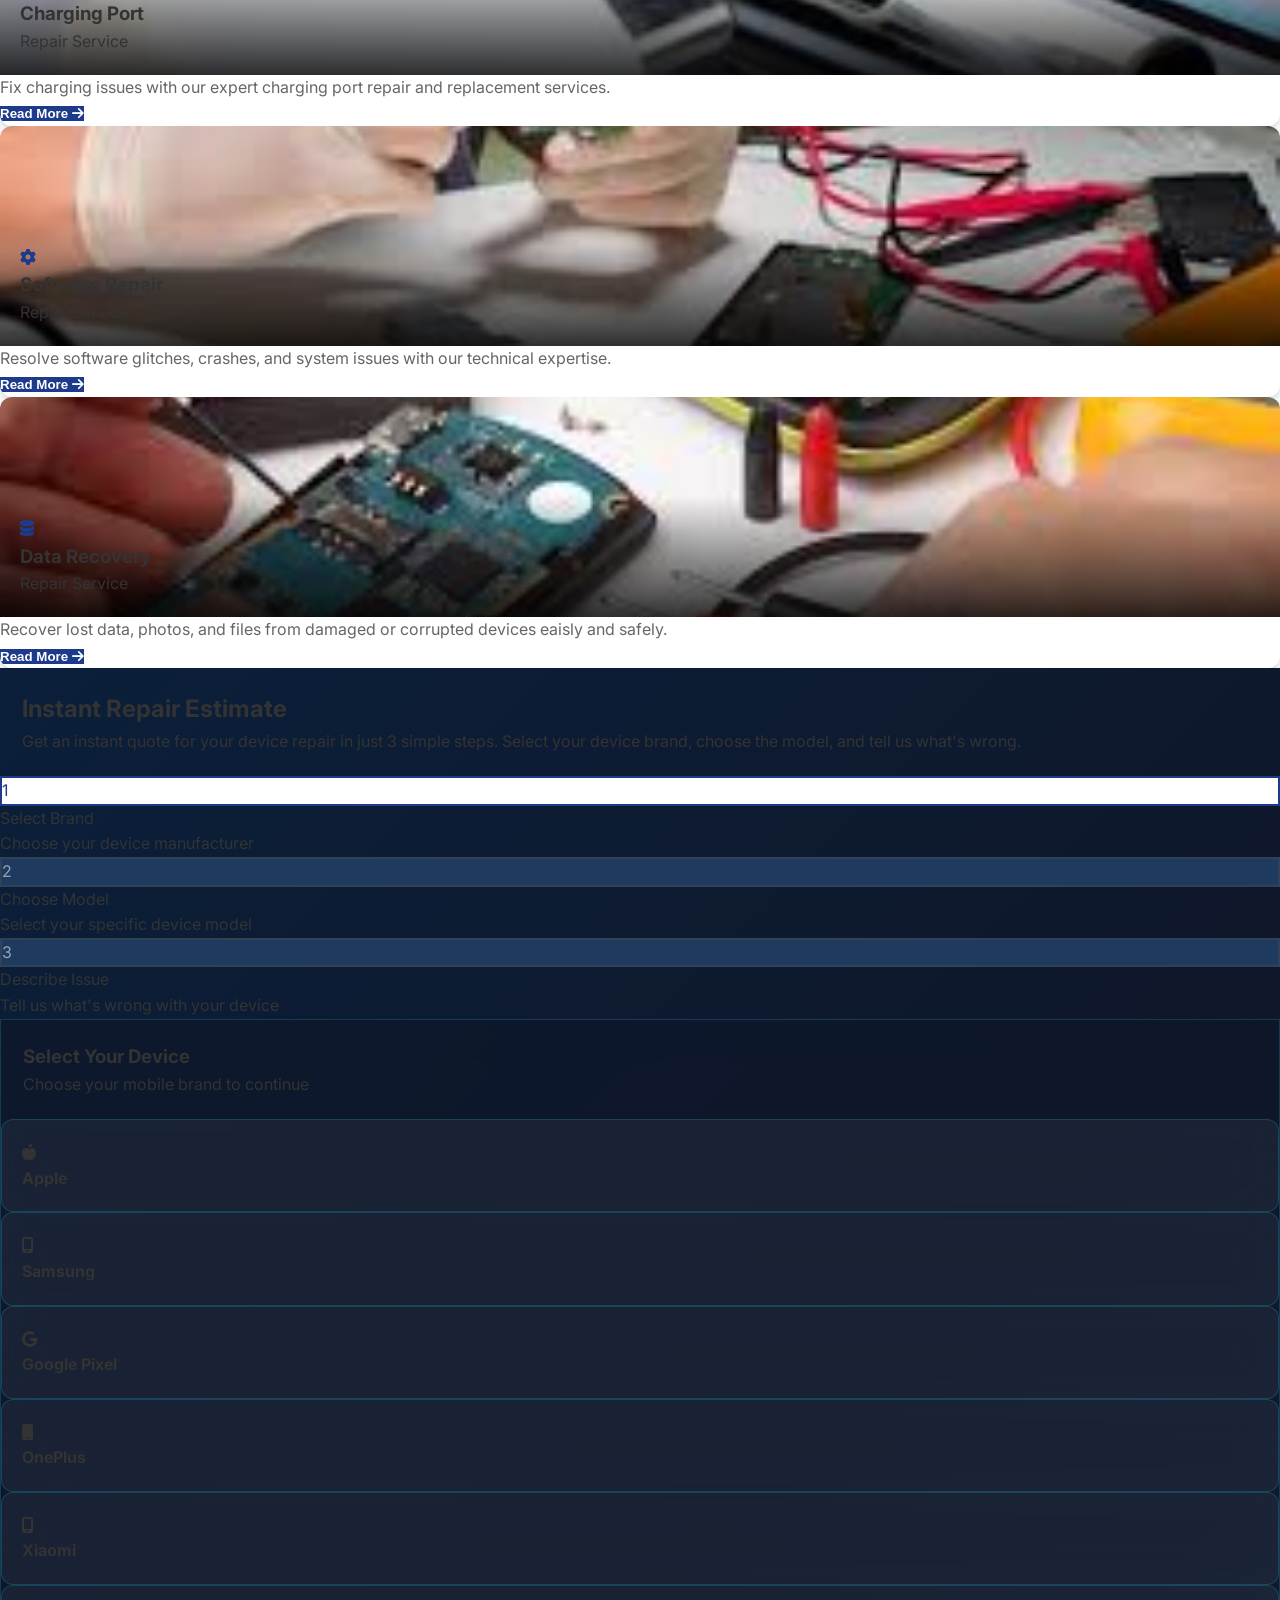
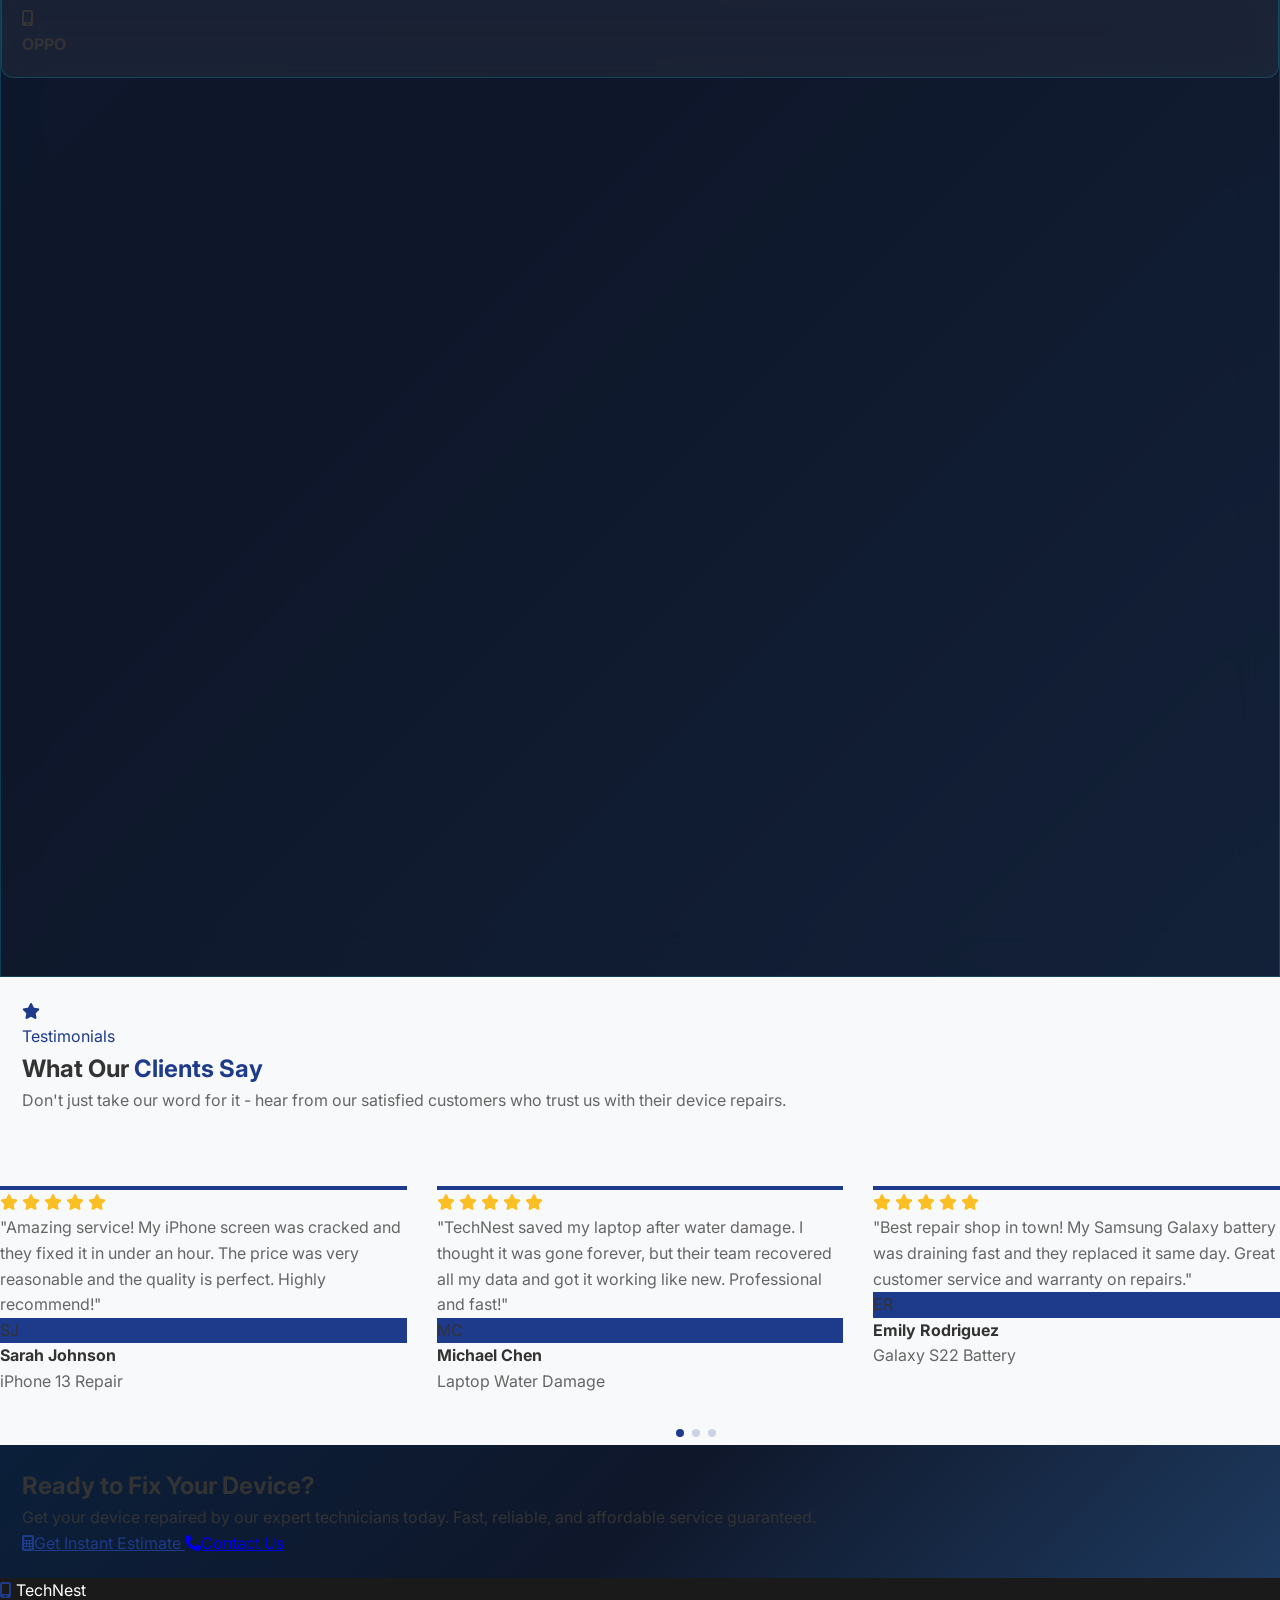
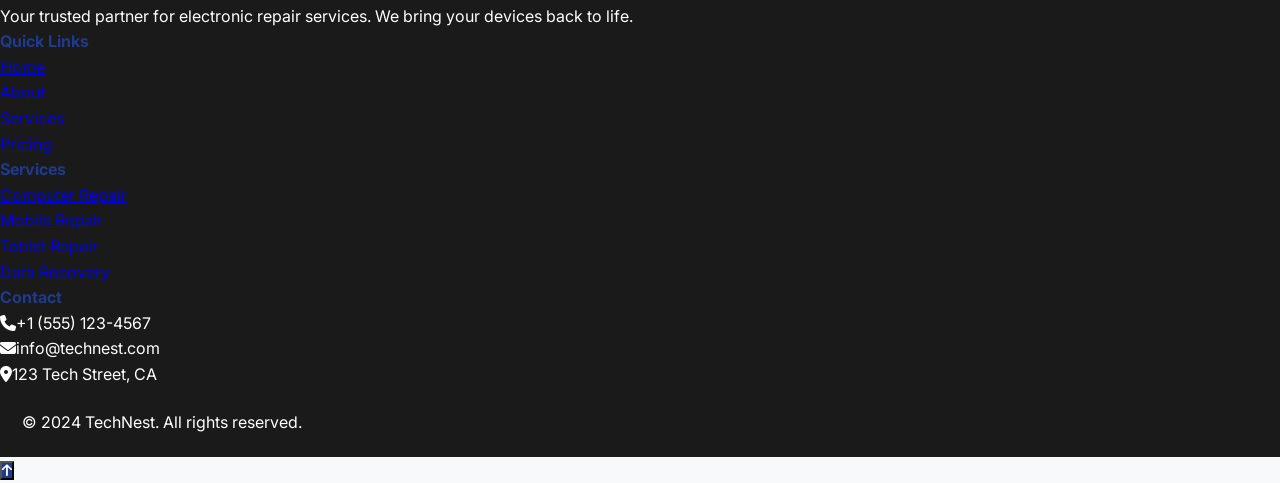
==== commit 4d236b18: "added" ====
--- a/index.html
+++ b/index.html
@@ -893,6 +893,235 @@
         }
     </script>
 
+    <!-- Testimonials Section -->
+    <section id="testimonials" class="py-16 sm:py-20 px-4 sm:px-6 relative overflow-hidden" style="background: var(--light-bg);">
+        <div class="container mx-auto">
+            <!-- Section Header -->
+            <div class="text-center mb-12 sm:mb-16" data-aos="fade-up">
+                <div class="inline-flex items-center gap-2 px-4 py-2 rounded-full border-2 mb-4" style="border-color: var(--primary-color);">
+                    <i class="fas fa-star text-sm" style="color: var(--primary-color);"></i>
+                    <p class="text-sm font-semibold tracking-widest uppercase" style="color: var(--primary-color);">
+                        Testimonials
+                    </p>
+                </div>
+                <h2 class="text-3xl sm:text-4xl lg:text-5xl font-bold mb-4" style="color: var(--text-dark);">
+                    What Our <span style="color: var(--primary-color);">Clients Say</span>
+                </h2>
+                <p class="text-base sm:text-lg max-w-2xl mx-auto" style="color: var(--text-light);">
+                    Don't just take our word for it - hear from our satisfied customers who trust us with their device repairs.
+                </p>
+            </div>
+
+            <!-- Swiper Carousel -->
+            <div class="swiper testimonials-swiper pb-12" data-aos="fade-up" data-aos-delay="200">
+                <div class="swiper-wrapper">
+                    <!-- Testimonial 1 -->
+                    <div class="swiper-slide">
+                        <div class="bg-white rounded-2xl p-6 sm:p-8 shadow-lg h-full" style="border-top: 4px solid var(--primary-color);">
+                            <div class="flex items-center gap-1 mb-4">
+                                <i class="fas fa-star" style="color: #fbbf24;"></i>
+                                <i class="fas fa-star" style="color: #fbbf24;"></i>
+                                <i class="fas fa-star" style="color: #fbbf24;"></i>
+                                <i class="fas fa-star" style="color: #fbbf24;"></i>
+                                <i class="fas fa-star" style="color: #fbbf24;"></i>
+                            </div>
+                            <p class="text-sm sm:text-base mb-6 italic" style="color: var(--text-light);">
+                                "Amazing service! My iPhone screen was cracked and they fixed it in under an hour. The price was very reasonable and the quality is perfect. Highly recommend!"
+                            </p>
+                            <div class="flex items-center gap-4">
+                                <div class="w-12 h-12 rounded-full flex items-center justify-center text-white font-bold" style="background: var(--primary-color);">
+                                    SJ
+                                </div>
+                                <div>
+                                    <h4 class="font-semibold text-sm sm:text-base" style="color: var(--text-dark);">Sarah Johnson</h4>
+                                    <p class="text-xs sm:text-sm" style="color: var(--text-light);">iPhone 13 Repair</p>
+                                </div>
+                            </div>
+                        </div>
+                    </div>
+
+                    <!-- Testimonial 2 -->
+                    <div class="swiper-slide">
+                        <div class="bg-white rounded-2xl p-6 sm:p-8 shadow-lg h-full" style="border-top: 4px solid var(--primary-color);">
+                            <div class="flex items-center gap-1 mb-4">
+                                <i class="fas fa-star" style="color: #fbbf24;"></i>
+                                <i class="fas fa-star" style="color: #fbbf24;"></i>
+                                <i class="fas fa-star" style="color: #fbbf24;"></i>
+                                <i class="fas fa-star" style="color: #fbbf24;"></i>
+                                <i class="fas fa-star" style="color: #fbbf24;"></i>
+                            </div>
+                            <p class="text-sm sm:text-base mb-6 italic" style="color: var(--text-light);">
+                                "TechNest saved my laptop after water damage. I thought it was gone forever, but their team recovered all my data and got it working like new. Professional and fast!"
+                            </p>
+                            <div class="flex items-center gap-4">
+                                <div class="w-12 h-12 rounded-full flex items-center justify-center text-white font-bold" style="background: var(--primary-color);">
+                                    MC
+                                </div>
+                                <div>
+                                    <h4 class="font-semibold text-sm sm:text-base" style="color: var(--text-dark);">Michael Chen</h4>
+                                    <p class="text-xs sm:text-sm" style="color: var(--text-light);">Laptop Water Damage</p>
+                                </div>
+                            </div>
+                        </div>
+                    </div>
+
+                    <!-- Testimonial 3 -->
+                    <div class="swiper-slide">
+                        <div class="bg-white rounded-2xl p-6 sm:p-8 shadow-lg h-full" style="border-top: 4px solid var(--primary-color);">
+                            <div class="flex items-center gap-1 mb-4">
+                                <i class="fas fa-star" style="color: #fbbf24;"></i>
+                                <i class="fas fa-star" style="color: #fbbf24;"></i>
+                                <i class="fas fa-star" style="color: #fbbf24;"></i>
+                                <i class="fas fa-star" style="color: #fbbf24;"></i>
+                                <i class="fas fa-star" style="color: #fbbf24;"></i>
+                            </div>
+                            <p class="text-sm sm:text-base mb-6 italic" style="color: var(--text-light);">
+                                "Best repair shop in town! My Samsung Galaxy battery was draining fast and they replaced it same day. Great customer service and warranty on repairs."
+                            </p>
+                            <div class="flex items-center gap-4">
+                                <div class="w-12 h-12 rounded-full flex items-center justify-center text-white font-bold" style="background: var(--primary-color);">
+                                    ER
+                                </div>
+                                <div>
+                                    <h4 class="font-semibold text-sm sm:text-base" style="color: var(--text-dark);">Emily Rodriguez</h4>
+                                    <p class="text-xs sm:text-sm" style="color: var(--text-light);">Galaxy S22 Battery</p>
+                                </div>
+                            </div>
+                        </div>
+                    </div>
+
+                    <!-- Testimonial 4 -->
+                    <div class="swiper-slide">
+                        <div class="bg-white rounded-2xl p-6 sm:p-8 shadow-lg h-full" style="border-top: 4px solid var(--primary-color);">
+                            <div class="flex items-center gap-1 mb-4">
+                                <i class="fas fa-star" style="color: #fbbf24;"></i>
+                                <i class="fas fa-star" style="color: #fbbf24;"></i>
+                                <i class="fas fa-star" style="color: #fbbf24;"></i>
+                                <i class="fas fa-star" style="color: #fbbf24;"></i>
+                                <i class="fas fa-star" style="color: #fbbf24;"></i>
+                            </div>
+                            <p class="text-sm sm:text-base mb-6 italic" style="color: var(--text-light);">
+                                "They fixed my iPad charging port quickly. The staff is friendly and explained everything clearly. Price was fair and the repair has held up perfectly for months!"
+                            </p>
+                            <div class="flex items-center gap-4">
+                                <div class="w-12 h-12 rounded-full flex items-center justify-center text-white font-bold" style="background: var(--primary-color);">
+                                    DW
+                                </div>
+                                <div>
+                                    <h4 class="font-semibold text-sm sm:text-base" style="color: var(--text-dark);">David Wilson</h4>
+                                    <p class="text-xs sm:text-sm" style="color: var(--text-light);">iPad Pro Charging Port</p>
+                                </div>
+                            </div>
+                        </div>
+                    </div>
+
+                    <!-- Testimonial 5 -->
+                    <div class="swiper-slide">
+                        <div class="bg-white rounded-2xl p-6 sm:p-8 shadow-lg h-full" style="border-top: 4px solid var(--primary-color);">
+                            <div class="flex items-center gap-1 mb-4">
+                                <i class="fas fa-star" style="color: #fbbf24;"></i>
+                                <i class="fas fa-star" style="color: #fbbf24;"></i>
+                                <i class="fas fa-star" style="color: #fbbf24;"></i>
+                                <i class="fas fa-star" style="color: #fbbf24;"></i>
+                                <i class="fas fa-star" style="color: #fbbf24;"></i>
+                            </div>
+                            <p class="text-sm sm:text-base mb-6 italic" style="color: var(--text-light);">
+                                "Quick and professional! My MacBook needed a screen replacement and they completed it in 3 hours. The new screen looks factory fresh. Definitely coming back!"
+                            </p>
+                            <div class="flex items-center gap-4">
+                                <div class="w-12 h-12 rounded-full flex items-center justify-center text-white font-bold" style="background: var(--primary-color);">
+                                    AT
+                                </div>
+                                <div>
+                                    <h4 class="font-semibold text-sm sm:text-base" style="color: var(--text-dark);">Amanda Thompson</h4>
+                                    <p class="text-xs sm:text-sm" style="color: var(--text-light);">MacBook Screen Repair</p>
+                                </div>
+                            </div>
+                        </div>
+                    </div>
+
+                    <!-- Testimonial 6 -->
+                    <div class="swiper-slide">
+                        <div class="bg-white rounded-2xl p-6 sm:p-8 shadow-lg h-full" style="border-top: 4px solid var(--primary-color);">
+                            <div class="flex items-center gap-1 mb-4">
+                                <i class="fas fa-star" style="color: #fbbf24;"></i>
+                                <i class="fas fa-star" style="color: #fbbf24;"></i>
+                                <i class="fas fa-star" style="color: #fbbf24;"></i>
+                                <i class="fas fa-star" style="color: #fbbf24;"></i>
+                                <i class="fas fa-star" style="color: #fbbf24;"></i>
+                            </div>
+                            <p class="text-sm sm:text-base mb-6 italic" style="color: var(--text-light);">
+                                "Excellent experience! Dropped my Pixel and shattered the screen. TechNest fixed it while I waited and even applied a free screen protector. 10/10 service!"
+                            </p>
+                            <div class="flex items-center gap-4">
+                                <div class="w-12 h-12 rounded-full flex items-center justify-center text-white font-bold" style="background: var(--primary-color);">
+                                    JK
+                                </div>
+                                <div>
+                                    <h4 class="font-semibold text-sm sm:text-base" style="color: var(--text-dark);">James Kim</h4>
+                                    <p class="text-xs sm:text-sm" style="color: var(--text-light);">Pixel 7 Screen</p>
+                                </div>
+                            </div>
+                        </div>
+                    </div>
+                </div>
+                <!-- Pagination -->
+                <div class="swiper-pagination"></div>
+            </div>
+        </div>
+    </section>
+
+    <!-- Testimonials Swiper Script -->
+    <script>
+        document.addEventListener('DOMContentLoaded', function() {
+            var testimonialSwiper = new Swiper('.testimonials-swiper', {
+                slidesPerView: 1,
+                spaceBetween: 20,
+                loop: true,
+                speed: 1000,
+                effect: 'slide',
+                grabCursor: true,
+                autoplay: {
+                    delay: 3000,
+                    disableOnInteraction: false,
+                    pauseOnMouseEnter: true,
+                    stopOnLastSlide: false
+                },
+                pagination: {
+                    el: '.swiper-pagination',
+                    clickable: true,
+                    dynamicBullets: true
+                },
+                breakpoints: {
+                    640: {
+                        slidesPerView: 1,
+                        spaceBetween: 20
+                    },
+                    768: {
+                        slidesPerView: 2,
+                        spaceBetween: 30
+                    },
+                    1024: {
+                        slidesPerView: 3,
+                        spaceBetween: 30
+                    }
+                },
+                on: {
+                    init: function() {
+                        console.log('Testimonials Swiper initialized');
+                    }
+                }
+            });
+            
+            // Force autoplay start after a short delay
+            setTimeout(function() {
+                if (testimonialSwiper && testimonialSwiper.autoplay) {
+                    testimonialSwiper.autoplay.start();
+                }
+            }, 500);
+        });
+    </script>
+
     <!-- CTA Section -->
     <section class="py-16 sm:py-20 px-4 sm:px-6 relative overflow-hidden" style="background: linear-gradient(135deg, #0b1f3a 0%, #0f172a 50%, #1e3a5f 100%);">
         <div class="container mx-auto text-center relative z-10">
--- a/assets/css/style.css
+++ b/assets/css/style.css
@@ -816,6 +816,15 @@
     background: var(--primary-color);
 }
 
+/* Testimonials Swiper - Allow smooth animations */
+.testimonials-swiper .swiper-wrapper {
+    transition-timing-function: ease-out !important;
+}
+
+.testimonials-swiper .swiper-slide {
+    transition: opacity 0.8s ease !important;
+}
+
 /* Mobile Menu */
 .mobile-menu {
     transform: translateX(100%);
@@ -876,35 +885,9 @@
 
 /* Allow animations for specific elements */
 .animate-bounce-x {
-    animation: bounceRight 1s ease-in-out infinite !important;
-}
-
-/* Allow transform for animated elements */
-.animate-bounce-x {
-    transform: inherit !important;
-}
-
-/* NAVBAR - Restore navbar animations */
-.navbar,
-.navbar * {
-    transition: all 0.3s ease !important;
-}
-
-/* HERO IMAGE - Restore hover animation */
-.hero-image-container,
-.hero-image-container * {
-    transition: all 0.4s ease !important;
-}
-
-.hero-image-container:hover {
-    transform: translateY(-15px) scale(1.03) rotate(2deg) !important;
-}
-
-.hero-image-container:hover .hero-phone-image {
-    box-shadow: 0 25px 50px rgba(0, 0, 0, 0.3) !important;
-}
-
-/* HERO SECTION BUTTON - Restore hover animation */
+    animation: arrowBounceTransform 1s ease-in-out infinite !important;
+}
+
 .hero-section .btn-glow {
     transition: all 0.3s ease !important;
     position: relative;
@@ -934,18 +917,19 @@
     height: 300px;
 }
 
-/* HERO BUTTON ARROW - Continuous bounce animation using margin instead of transform */
+/* HERO BUTTON ARROW - Continuous bounce animation using transform (no width change) */
 .hero-section .btn-glow .animate-bounce-x {
     display: inline-block;
-    animation: arrowBounceMargin 1s ease-in-out infinite !important;
-}
-
-@keyframes arrowBounceMargin {
+    animation: arrowBounceTransform 1s ease-in-out infinite !important;
+    will-change: transform;
+}
+
+@keyframes arrowBounceTransform {
     0%, 100% {
-        margin-left: 0;
+        transform: translateX(0);
     }
     50% {
-        margin-left: 8px;
+        transform: translateX(6px);
     }
 }
 
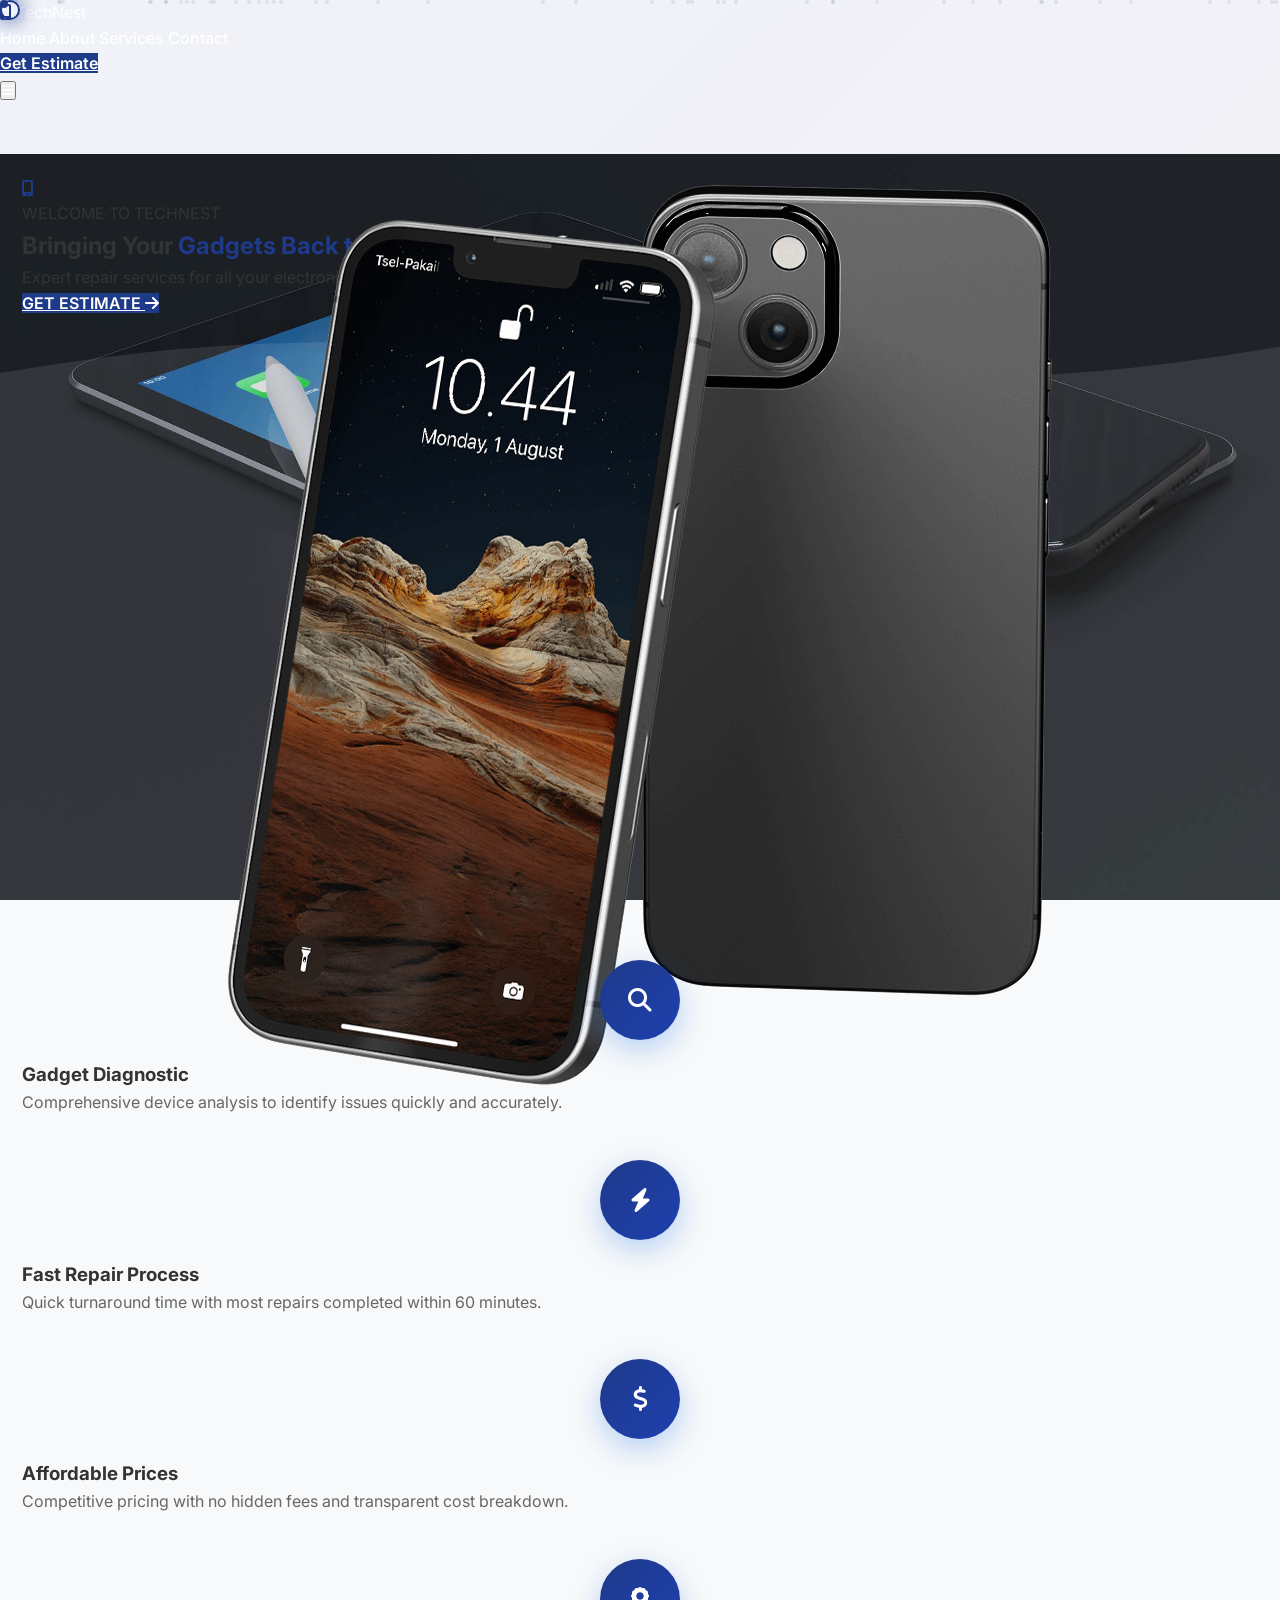
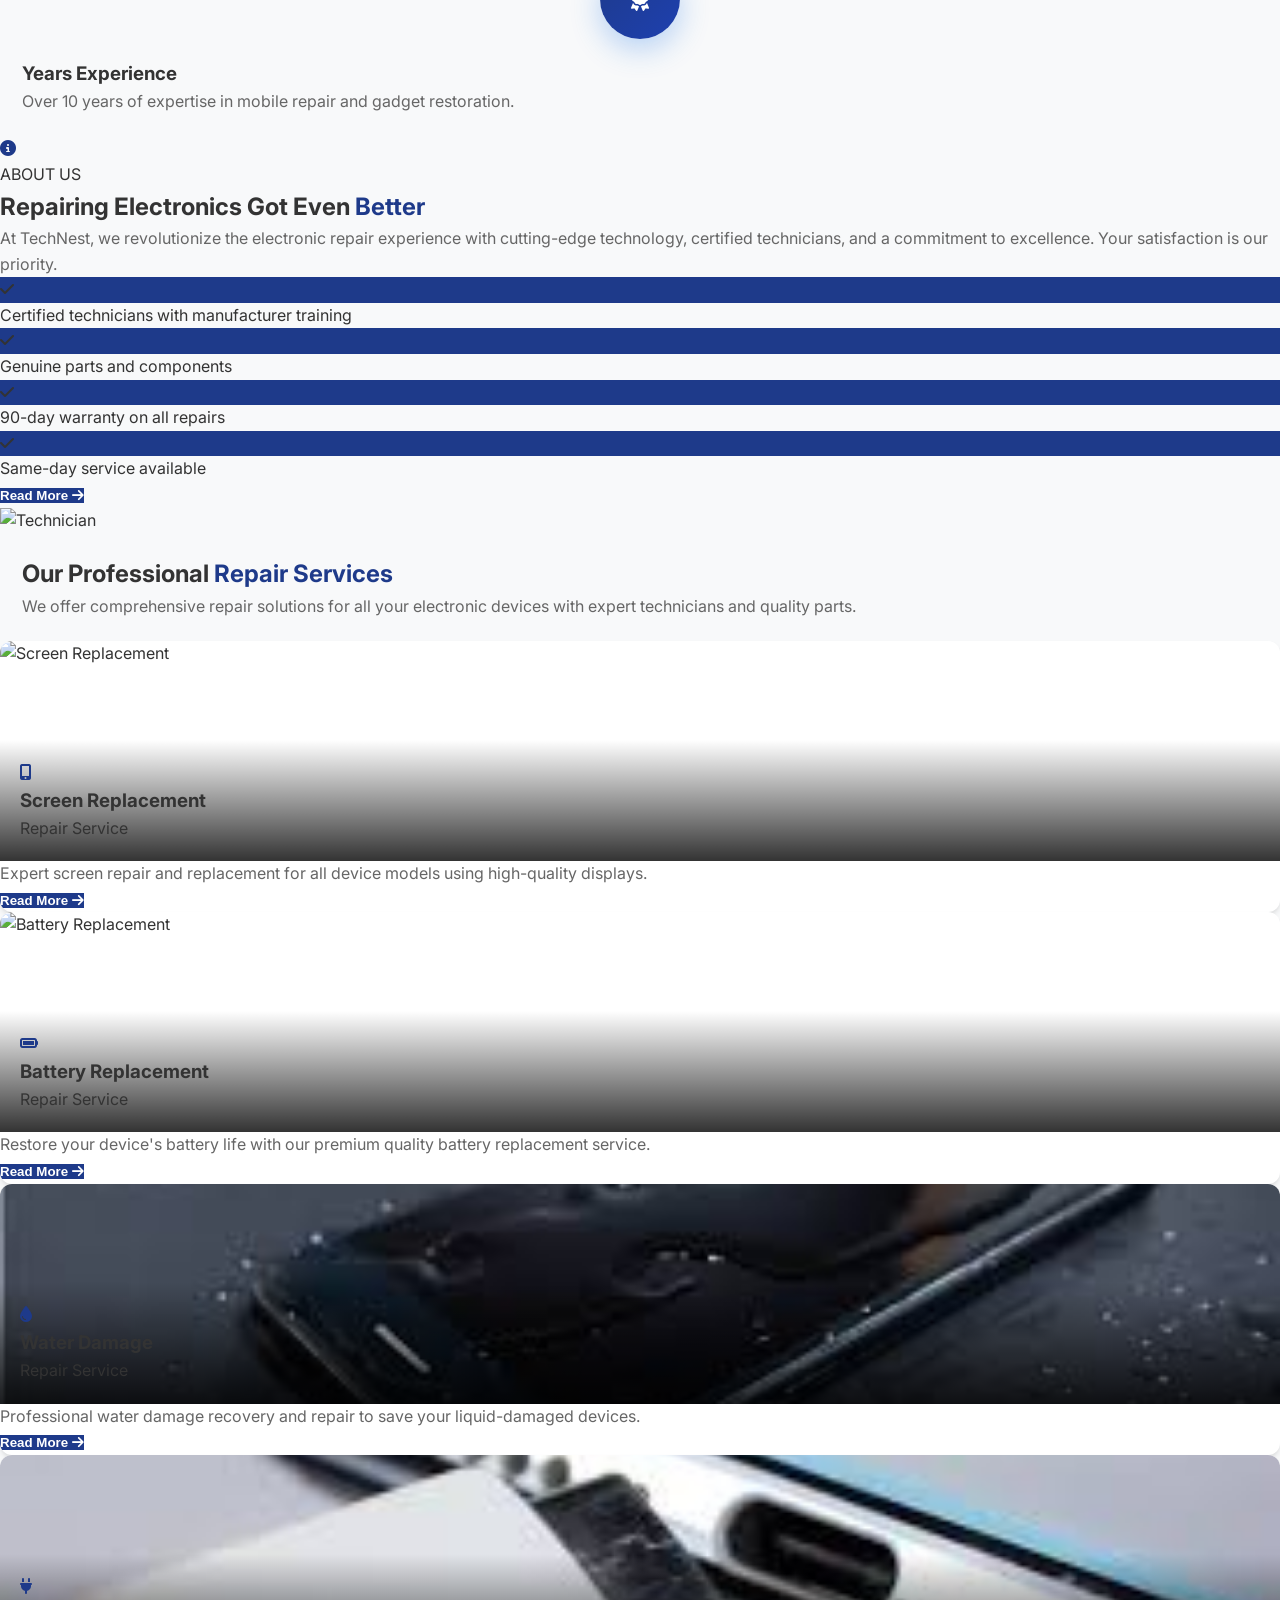
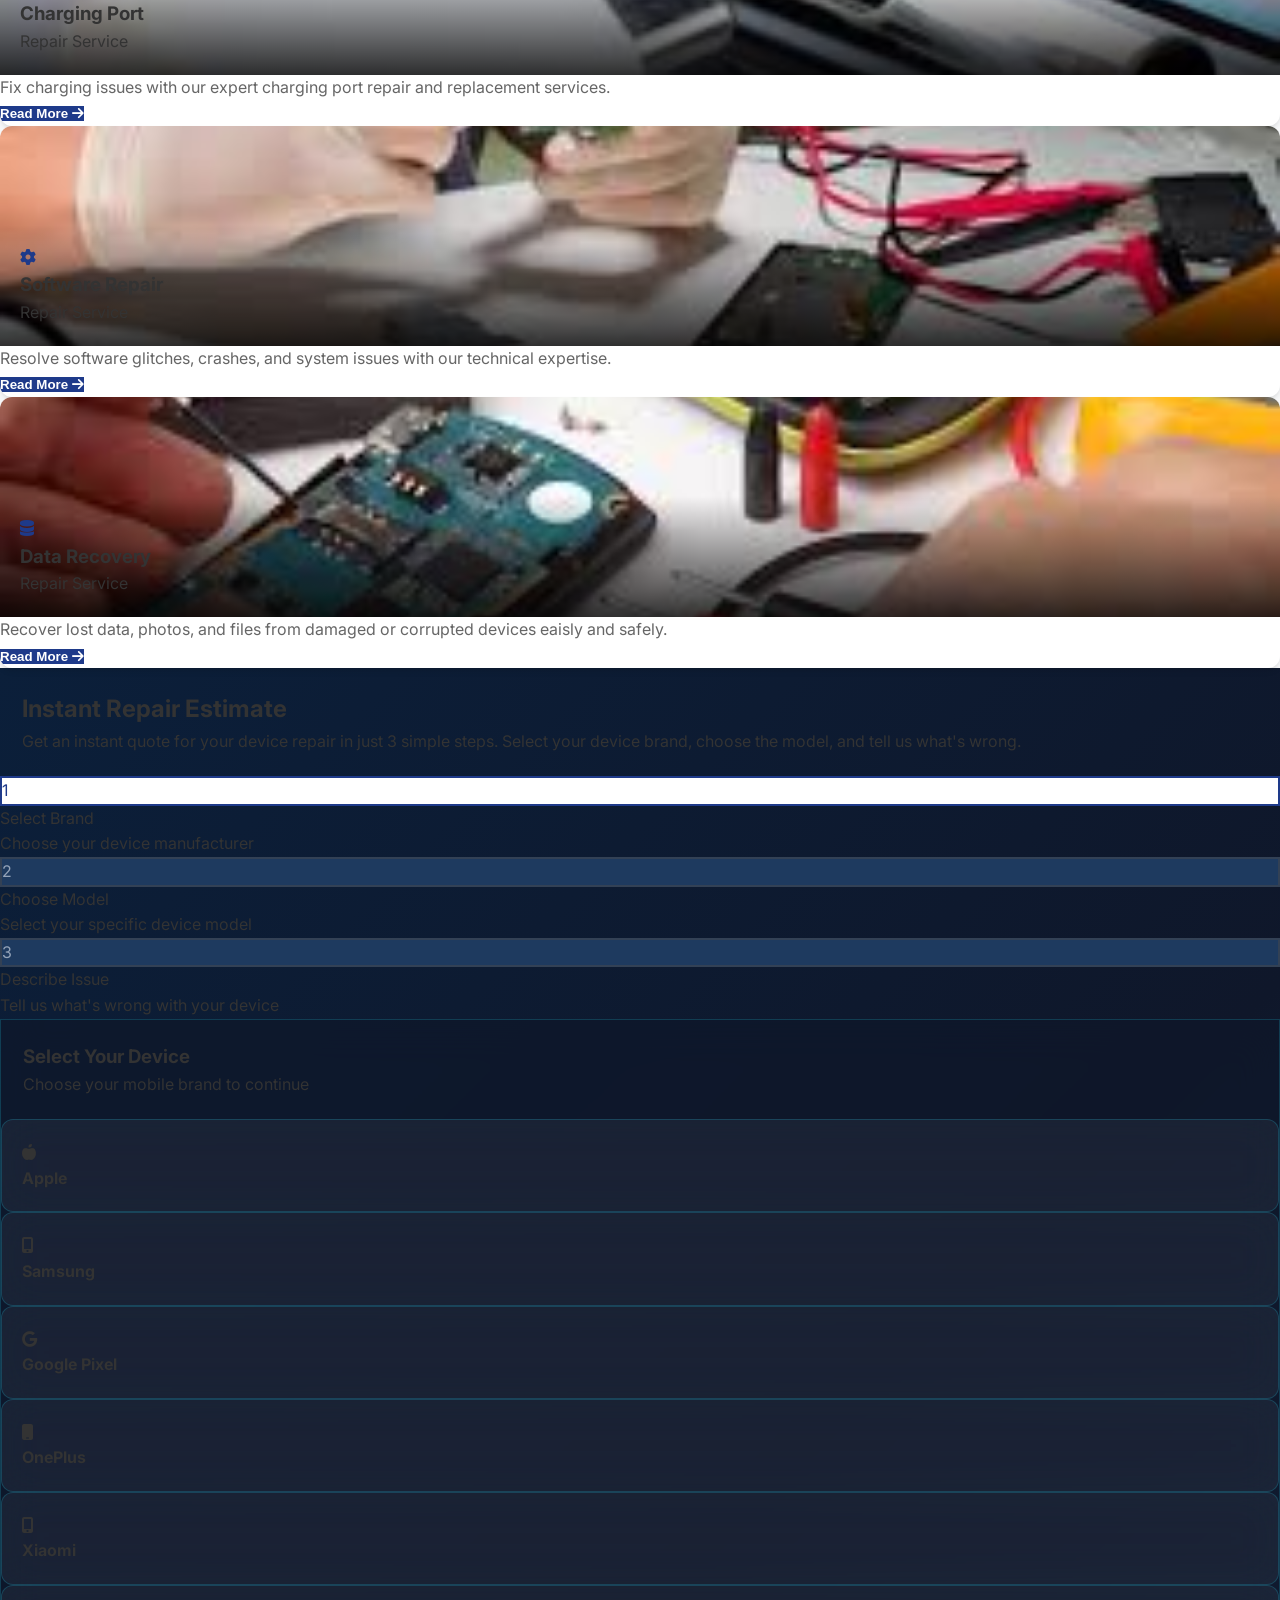
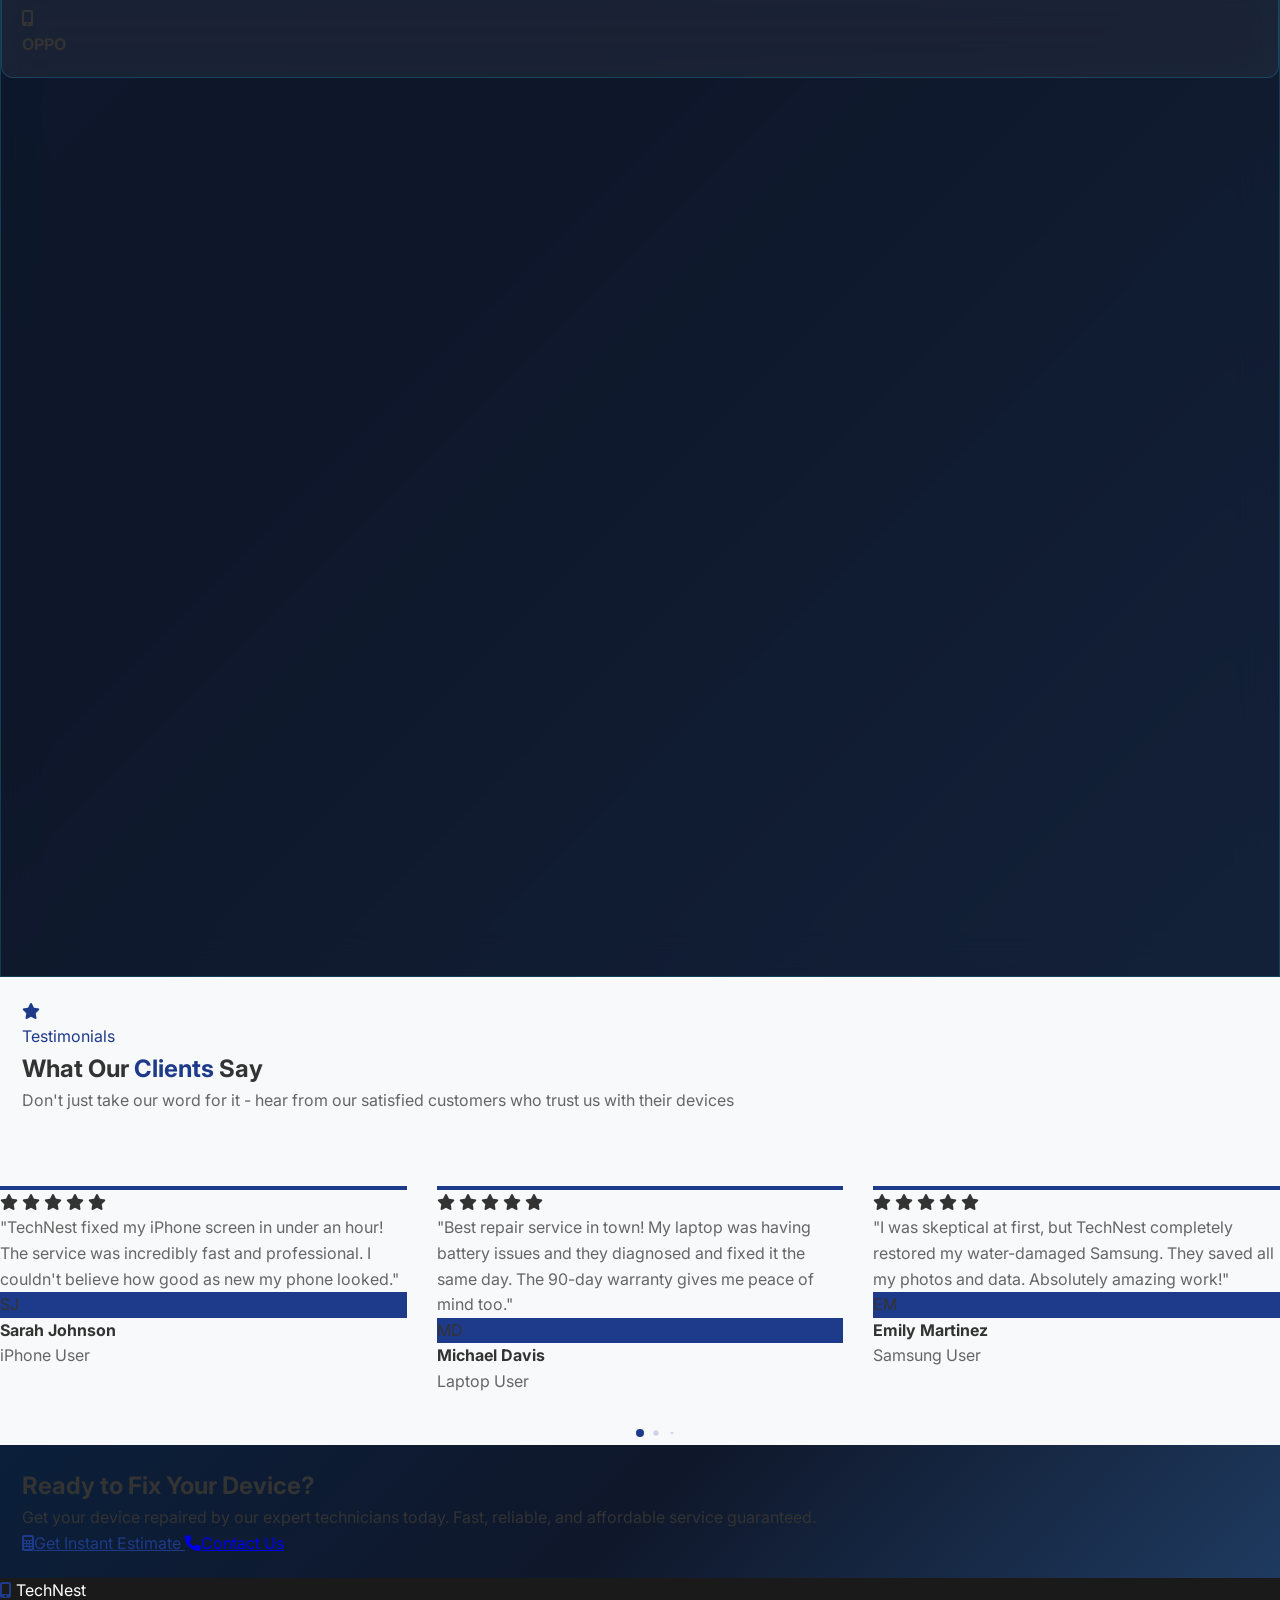
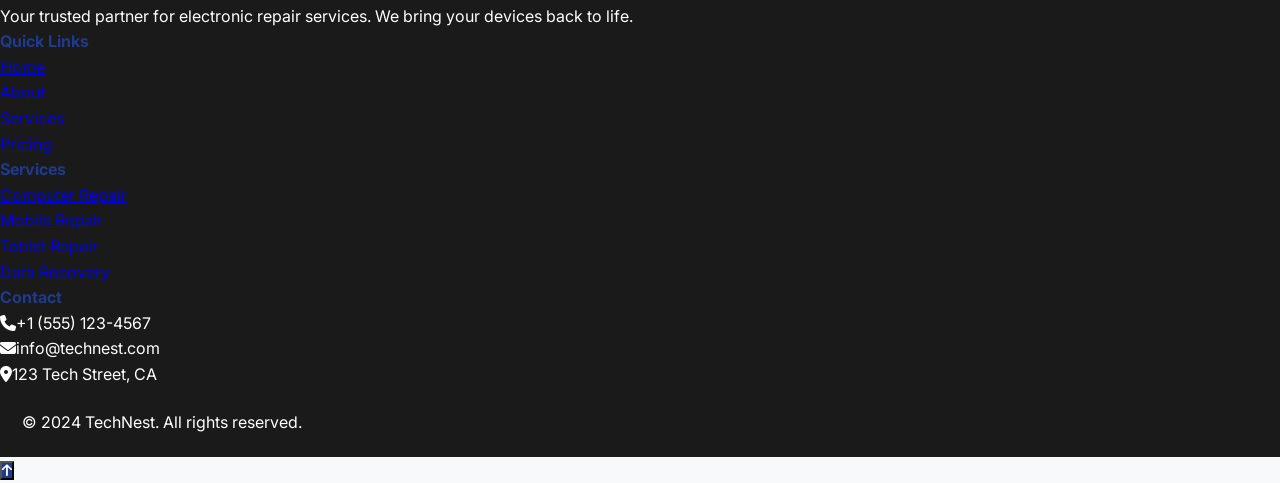
==== commit e6e64376: "completed" ====
--- a/index.html
+++ b/index.html
@@ -25,14 +25,7 @@
     
     <!-- Premium Instant Estimate Section Styles -->
     <style>
-        /* No hover animation class */
-        .no-hover-animation,
-        .no-hover-animation * {
-            transition: none !important;
-            transform: none !important;
-        }
-        
-        /* Container Styles - No hover animation */
+        /* Container Styles */
         .estimate-container {
             background: rgba(15, 23, 42, 0.7);
             backdrop-filter: blur(20px);
@@ -888,13 +881,12 @@
                 alert('Please complete all steps first.');
                 return;
             }
-            
             alert('✅ Appointment Requested!\n\n📱 Device: ' + estimateState.brand + ' ' + estimateState.model + '\n🔧 Service: ' + repairPrices[estimateState.issue].name + '\n💰 Estimated: $' + estimateState.price + '\n\nOur team will contact you shortly!');
         }
     </script>
 
     <!-- Testimonials Section -->
-    <section id="testimonials" class="py-16 sm:py-20 px-4 sm:px-6 relative overflow-hidden" style="background: var(--light-bg);">
+    <section class="py-16 sm:py-20 px-4 sm:px-6 relative overflow-hidden" style="background: var(--light-bg);">
         <div class="container mx-auto">
             <!-- Section Header -->
             <div class="text-center mb-12 sm:mb-16" data-aos="fade-up">
@@ -905,10 +897,10 @@
                     </p>
                 </div>
                 <h2 class="text-3xl sm:text-4xl lg:text-5xl font-bold mb-4" style="color: var(--text-dark);">
-                    What Our <span style="color: var(--primary-color);">Clients Say</span>
+                    What Our <span style="color: var(--primary-color);">Clients</span> Say
                 </h2>
                 <p class="text-base sm:text-lg max-w-2xl mx-auto" style="color: var(--text-light);">
-                    Don't just take our word for it - hear from our satisfied customers who trust us with their device repairs.
+                    Don't just take our word for it - hear from our satisfied customers who trust us with their devices
                 </p>
             </div>
 
@@ -919,22 +911,22 @@
                     <div class="swiper-slide">
                         <div class="bg-white rounded-2xl p-6 sm:p-8 shadow-lg h-full" style="border-top: 4px solid var(--primary-color);">
                             <div class="flex items-center gap-1 mb-4">
-                                <i class="fas fa-star" style="color: #fbbf24;"></i>
-                                <i class="fas fa-star" style="color: #fbbf24;"></i>
-                                <i class="fas fa-star" style="color: #fbbf24;"></i>
-                                <i class="fas fa-star" style="color: #fbbf24;"></i>
-                                <i class="fas fa-star" style="color: #fbbf24;"></i>
-                            </div>
-                            <p class="text-sm sm:text-base mb-6 italic" style="color: var(--text-light);">
-                                "Amazing service! My iPhone screen was cracked and they fixed it in under an hour. The price was very reasonable and the quality is perfect. Highly recommend!"
+                                <i class="fas fa-star text-yellow-400 text-sm"></i>
+                                <i class="fas fa-star text-yellow-400 text-sm"></i>
+                                <i class="fas fa-star text-yellow-400 text-sm"></i>
+                                <i class="fas fa-star text-yellow-400 text-sm"></i>
+                                <i class="fas fa-star text-yellow-400 text-sm"></i>
+                            </div>
+                            <p class="text-sm sm:text-base mb-6" style="color: var(--text-light);">
+                                "TechNest fixed my iPhone screen in under an hour! The service was incredibly fast and professional. I couldn't believe how good as new my phone looked."
                             </p>
-                            <div class="flex items-center gap-4">
+                            <div class="flex items-center gap-3">
                                 <div class="w-12 h-12 rounded-full flex items-center justify-center text-white font-bold" style="background: var(--primary-color);">
                                     SJ
                                 </div>
                                 <div>
-                                    <h4 class="font-semibold text-sm sm:text-base" style="color: var(--text-dark);">Sarah Johnson</h4>
-                                    <p class="text-xs sm:text-sm" style="color: var(--text-light);">iPhone 13 Repair</p>
+                                    <h4 class="font-semibold" style="color: var(--text-dark);">Sarah Johnson</h4>
+                                    <p class="text-sm" style="color: var(--text-light);">iPhone User</p>
                                 </div>
                             </div>
                         </div>
@@ -944,22 +936,22 @@
                     <div class="swiper-slide">
                         <div class="bg-white rounded-2xl p-6 sm:p-8 shadow-lg h-full" style="border-top: 4px solid var(--primary-color);">
                             <div class="flex items-center gap-1 mb-4">
-                                <i class="fas fa-star" style="color: #fbbf24;"></i>
-                                <i class="fas fa-star" style="color: #fbbf24;"></i>
-                                <i class="fas fa-star" style="color: #fbbf24;"></i>
-                                <i class="fas fa-star" style="color: #fbbf24;"></i>
-                                <i class="fas fa-star" style="color: #fbbf24;"></i>
-                            </div>
-                            <p class="text-sm sm:text-base mb-6 italic" style="color: var(--text-light);">
-                                "TechNest saved my laptop after water damage. I thought it was gone forever, but their team recovered all my data and got it working like new. Professional and fast!"
+                                <i class="fas fa-star text-yellow-400 text-sm"></i>
+                                <i class="fas fa-star text-yellow-400 text-sm"></i>
+                                <i class="fas fa-star text-yellow-400 text-sm"></i>
+                                <i class="fas fa-star text-yellow-400 text-sm"></i>
+                                <i class="fas fa-star text-yellow-400 text-sm"></i>
+                            </div>
+                            <p class="text-sm sm:text-base mb-6" style="color: var(--text-light);">
+                                "Best repair service in town! My laptop was having battery issues and they diagnosed and fixed it the same day. The 90-day warranty gives me peace of mind too."
                             </p>
-                            <div class="flex items-center gap-4">
+                            <div class="flex items-center gap-3">
                                 <div class="w-12 h-12 rounded-full flex items-center justify-center text-white font-bold" style="background: var(--primary-color);">
-                                    MC
+                                    MD
                                 </div>
                                 <div>
-                                    <h4 class="font-semibold text-sm sm:text-base" style="color: var(--text-dark);">Michael Chen</h4>
-                                    <p class="text-xs sm:text-sm" style="color: var(--text-light);">Laptop Water Damage</p>
+                                    <h4 class="font-semibold" style="color: var(--text-dark);">Michael Davis</h4>
+                                    <p class="text-sm" style="color: var(--text-light);">Laptop User</p>
                                 </div>
                             </div>
                         </div>
@@ -969,22 +961,22 @@
                     <div class="swiper-slide">
                         <div class="bg-white rounded-2xl p-6 sm:p-8 shadow-lg h-full" style="border-top: 4px solid var(--primary-color);">
                             <div class="flex items-center gap-1 mb-4">
-                                <i class="fas fa-star" style="color: #fbbf24;"></i>
-                                <i class="fas fa-star" style="color: #fbbf24;"></i>
-                                <i class="fas fa-star" style="color: #fbbf24;"></i>
-                                <i class="fas fa-star" style="color: #fbbf24;"></i>
-                                <i class="fas fa-star" style="color: #fbbf24;"></i>
-                            </div>
-                            <p class="text-sm sm:text-base mb-6 italic" style="color: var(--text-light);">
-                                "Best repair shop in town! My Samsung Galaxy battery was draining fast and they replaced it same day. Great customer service and warranty on repairs."
+                                <i class="fas fa-star text-yellow-400 text-sm"></i>
+                                <i class="fas fa-star text-yellow-400 text-sm"></i>
+                                <i class="fas fa-star text-yellow-400 text-sm"></i>
+                                <i class="fas fa-star text-yellow-400 text-sm"></i>
+                                <i class="fas fa-star text-yellow-400 text-sm"></i>
+                            </div>
+                            <p class="text-sm sm:text-base mb-6" style="color: var(--text-light);">
+                                "I was skeptical at first, but TechNest completely restored my water-damaged Samsung. They saved all my photos and data. Absolutely amazing work!"
                             </p>
-                            <div class="flex items-center gap-4">
+                            <div class="flex items-center gap-3">
                                 <div class="w-12 h-12 rounded-full flex items-center justify-center text-white font-bold" style="background: var(--primary-color);">
-                                    ER
+                                    EM
                                 </div>
                                 <div>
-                                    <h4 class="font-semibold text-sm sm:text-base" style="color: var(--text-dark);">Emily Rodriguez</h4>
-                                    <p class="text-xs sm:text-sm" style="color: var(--text-light);">Galaxy S22 Battery</p>
+                                    <h4 class="font-semibold" style="color: var(--text-dark);">Emily Martinez</h4>
+                                    <p class="text-sm" style="color: var(--text-light);">Samsung User</p>
                                 </div>
                             </div>
                         </div>
@@ -994,22 +986,22 @@
                     <div class="swiper-slide">
                         <div class="bg-white rounded-2xl p-6 sm:p-8 shadow-lg h-full" style="border-top: 4px solid var(--primary-color);">
                             <div class="flex items-center gap-1 mb-4">
-                                <i class="fas fa-star" style="color: #fbbf24;"></i>
-                                <i class="fas fa-star" style="color: #fbbf24;"></i>
-                                <i class="fas fa-star" style="color: #fbbf24;"></i>
-                                <i class="fas fa-star" style="color: #fbbf24;"></i>
-                                <i class="fas fa-star" style="color: #fbbf24;"></i>
-                            </div>
-                            <p class="text-sm sm:text-base mb-6 italic" style="color: var(--text-light);">
-                                "They fixed my iPad charging port quickly. The staff is friendly and explained everything clearly. Price was fair and the repair has held up perfectly for months!"
+                                <i class="fas fa-star text-yellow-400 text-sm"></i>
+                                <i class="fas fa-star text-yellow-400 text-sm"></i>
+                                <i class="fas fa-star text-yellow-400 text-sm"></i>
+                                <i class="fas fa-star text-yellow-400 text-sm"></i>
+                                <i class="fas fa-star text-yellow-400 text-sm"></i>
+                            </div>
+                            <p class="text-sm sm:text-base mb-6" style="color: var(--text-light);">
+                                "I've used TechNest for both my personal phone and my business tablets. Their team is reliable, prices are fair, and the quality is outstanding every time."
                             </p>
-                            <div class="flex items-center gap-4">
+                            <div class="flex items-center gap-3">
                                 <div class="w-12 h-12 rounded-full flex items-center justify-center text-white font-bold" style="background: var(--primary-color);">
-                                    DW
+                                    JR
                                 </div>
                                 <div>
-                                    <h4 class="font-semibold text-sm sm:text-base" style="color: var(--text-dark);">David Wilson</h4>
-                                    <p class="text-xs sm:text-sm" style="color: var(--text-light);">iPad Pro Charging Port</p>
+                                    <h4 class="font-semibold" style="color: var(--text-dark);">James Rodriguez</h4>
+                                    <p class="text-sm" style="color: var(--text-light);">Business Owner</p>
                                 </div>
                             </div>
                         </div>
@@ -1019,22 +1011,22 @@
                     <div class="swiper-slide">
                         <div class="bg-white rounded-2xl p-6 sm:p-8 shadow-lg h-full" style="border-top: 4px solid var(--primary-color);">
                             <div class="flex items-center gap-1 mb-4">
-                                <i class="fas fa-star" style="color: #fbbf24;"></i>
-                                <i class="fas fa-star" style="color: #fbbf24;"></i>
-                                <i class="fas fa-star" style="color: #fbbf24;"></i>
-                                <i class="fas fa-star" style="color: #fbbf24;"></i>
-                                <i class="fas fa-star" style="color: #fbbf24;"></i>
-                            </div>
-                            <p class="text-sm sm:text-base mb-6 italic" style="color: var(--text-light);">
-                                "Quick and professional! My MacBook needed a screen replacement and they completed it in 3 hours. The new screen looks factory fresh. Definitely coming back!"
+                                <i class="fas fa-star text-yellow-400 text-sm"></i>
+                                <i class="fas fa-star text-yellow-400 text-sm"></i>
+                                <i class="fas fa-star text-yellow-400 text-sm"></i>
+                                <i class="fas fa-star text-yellow-400 text-sm"></i>
+                                <i class="fas fa-star text-yellow-400 text-sm"></i>
+                            </div>
+                            <p class="text-sm sm:text-base mb-6" style="color: var(--text-light);">
+                                "Dropped my iPad and thought it was gone forever. TechNest replaced the screen and it's working perfectly. The service was quick and the staff was super friendly!"
                             </p>
-                            <div class="flex items-center gap-4">
+                            <div class="flex items-center gap-3">
                                 <div class="w-12 h-12 rounded-full flex items-center justify-center text-white font-bold" style="background: var(--primary-color);">
-                                    AT
+                                    AW
                                 </div>
                                 <div>
-                                    <h4 class="font-semibold text-sm sm:text-base" style="color: var(--text-dark);">Amanda Thompson</h4>
-                                    <p class="text-xs sm:text-sm" style="color: var(--text-light);">MacBook Screen Repair</p>
+                                    <h4 class="font-semibold" style="color: var(--text-dark);">Amanda Wilson</h4>
+                                    <p class="text-sm" style="color: var(--text-light);">iPad User</p>
                                 </div>
                             </div>
                         </div>
@@ -1044,28 +1036,29 @@
                     <div class="swiper-slide">
                         <div class="bg-white rounded-2xl p-6 sm:p-8 shadow-lg h-full" style="border-top: 4px solid var(--primary-color);">
                             <div class="flex items-center gap-1 mb-4">
-                                <i class="fas fa-star" style="color: #fbbf24;"></i>
-                                <i class="fas fa-star" style="color: #fbbf24;"></i>
-                                <i class="fas fa-star" style="color: #fbbf24;"></i>
-                                <i class="fas fa-star" style="color: #fbbf24;"></i>
-                                <i class="fas fa-star" style="color: #fbbf24;"></i>
-                            </div>
-                            <p class="text-sm sm:text-base mb-6 italic" style="color: var(--text-light);">
-                                "Excellent experience! Dropped my Pixel and shattered the screen. TechNest fixed it while I waited and even applied a free screen protector. 10/10 service!"
+                                <i class="fas fa-star text-yellow-400 text-sm"></i>
+                                <i class="fas fa-star text-yellow-400 text-sm"></i>
+                                <i class="fas fa-star text-yellow-400 text-sm"></i>
+                                <i class="fas fa-star text-yellow-400 text-sm"></i>
+                                <i class="fas fa-star text-yellow-400 text-sm"></i>
+                            </div>
+                            <p class="text-sm sm:text-base mb-6" style="color: var(--text-light);">
+                                "My MacBook had a software issue that Apple couldn't fix without wiping everything. TechNest fixed it and saved all my files. These guys are real experts!"
                             </p>
-                            <div class="flex items-center gap-4">
+                            <div class="flex items-center gap-3">
                                 <div class="w-12 h-12 rounded-full flex items-center justify-center text-white font-bold" style="background: var(--primary-color);">
-                                    JK
+                                    TC
                                 </div>
                                 <div>
-                                    <h4 class="font-semibold text-sm sm:text-base" style="color: var(--text-dark);">James Kim</h4>
-                                    <p class="text-xs sm:text-sm" style="color: var(--text-light);">Pixel 7 Screen</p>
-                                </div>
-                            </div>
-                        </div>
-                    </div>
-                </div>
-                <!-- Pagination -->
+                                    <h4 class="font-semibold" style="color: var(--text-dark);">Tom Chen</h4>
+                                    <p class="text-sm" style="color: var(--text-light);">MacBook User</p>
+                                </div>
+                            </div>
+                        </div>
+                    </div>
+                </div>
+                
+                <!-- Swiper Pagination -->
                 <div class="swiper-pagination"></div>
             </div>
         </div>
@@ -1078,7 +1071,7 @@
                 slidesPerView: 1,
                 spaceBetween: 20,
                 loop: true,
-                speed: 1000,
+                speed: 800,
                 effect: 'slide',
                 grabCursor: true,
                 autoplay: {
@@ -1135,7 +1128,7 @@
                 <a href="#pricing" class="cta-btn px-6 py-3 sm:px-8 sm:py-4 rounded-full font-semibold bg-white text-sm sm:text-base" style="color: var(--primary-color);">
                     <i class="fas fa-calculator mr-2"></i>Get Instant Estimate
                 </a>
-                <a href="#contact" class="cta-btn px-6 py-3 sm:px-8 sm:py-4 rounded-full font-semibold border-2 border-white text-white text-sm sm:text-base">
+                <a href="contact.html" class="cta-btn px-6 py-3 sm:px-8 sm:py-4 rounded-full font-semibold border-2 border-white text-white text-sm sm:text-base">
                     <i class="fas fa-phone mr-2"></i>Contact Us
                 </a>
             </div>
--- a/assets/css/style.css
+++ b/assets/css/style.css
@@ -865,24 +865,6 @@
     visibility: visible;
 }
 
-/* GLOBAL - Remove ALL hover animations from entire website */
-*,
-*::before,
-*::after {
-    transition: none !important;
-    animation: none !important;
-    transform: none !important;
-}
-
-*:hover,
-*:focus,
-*:active {
-    transition: none !important;
-    transform: none !important;
-    box-shadow: none !important;
-    animation: none !important;
-}
-
 /* Allow animations for specific elements */
 .animate-bounce-x {
     animation: arrowBounceTransform 1s ease-in-out infinite !important;
@@ -957,20 +939,7 @@
     width: 100% !important;
 }
 
-/* CTA Section - Remove all hover animations */
-.cta-btn {
-    transition: none !important;
-    transform: none !important;
-    box-shadow: none !important;
-}
-
-.cta-btn:hover,
-.cta-btn:focus,
-.cta-btn:active {
-    transition: none !important;
-    transform: none !important;
-    box-shadow: none !important;
-}
+/* CTA Section - Buttons now support animations */
 
 /* First CTA button (Get Instant Estimate) - keep white background */
 a[href="#pricing"].cta-btn:hover {
